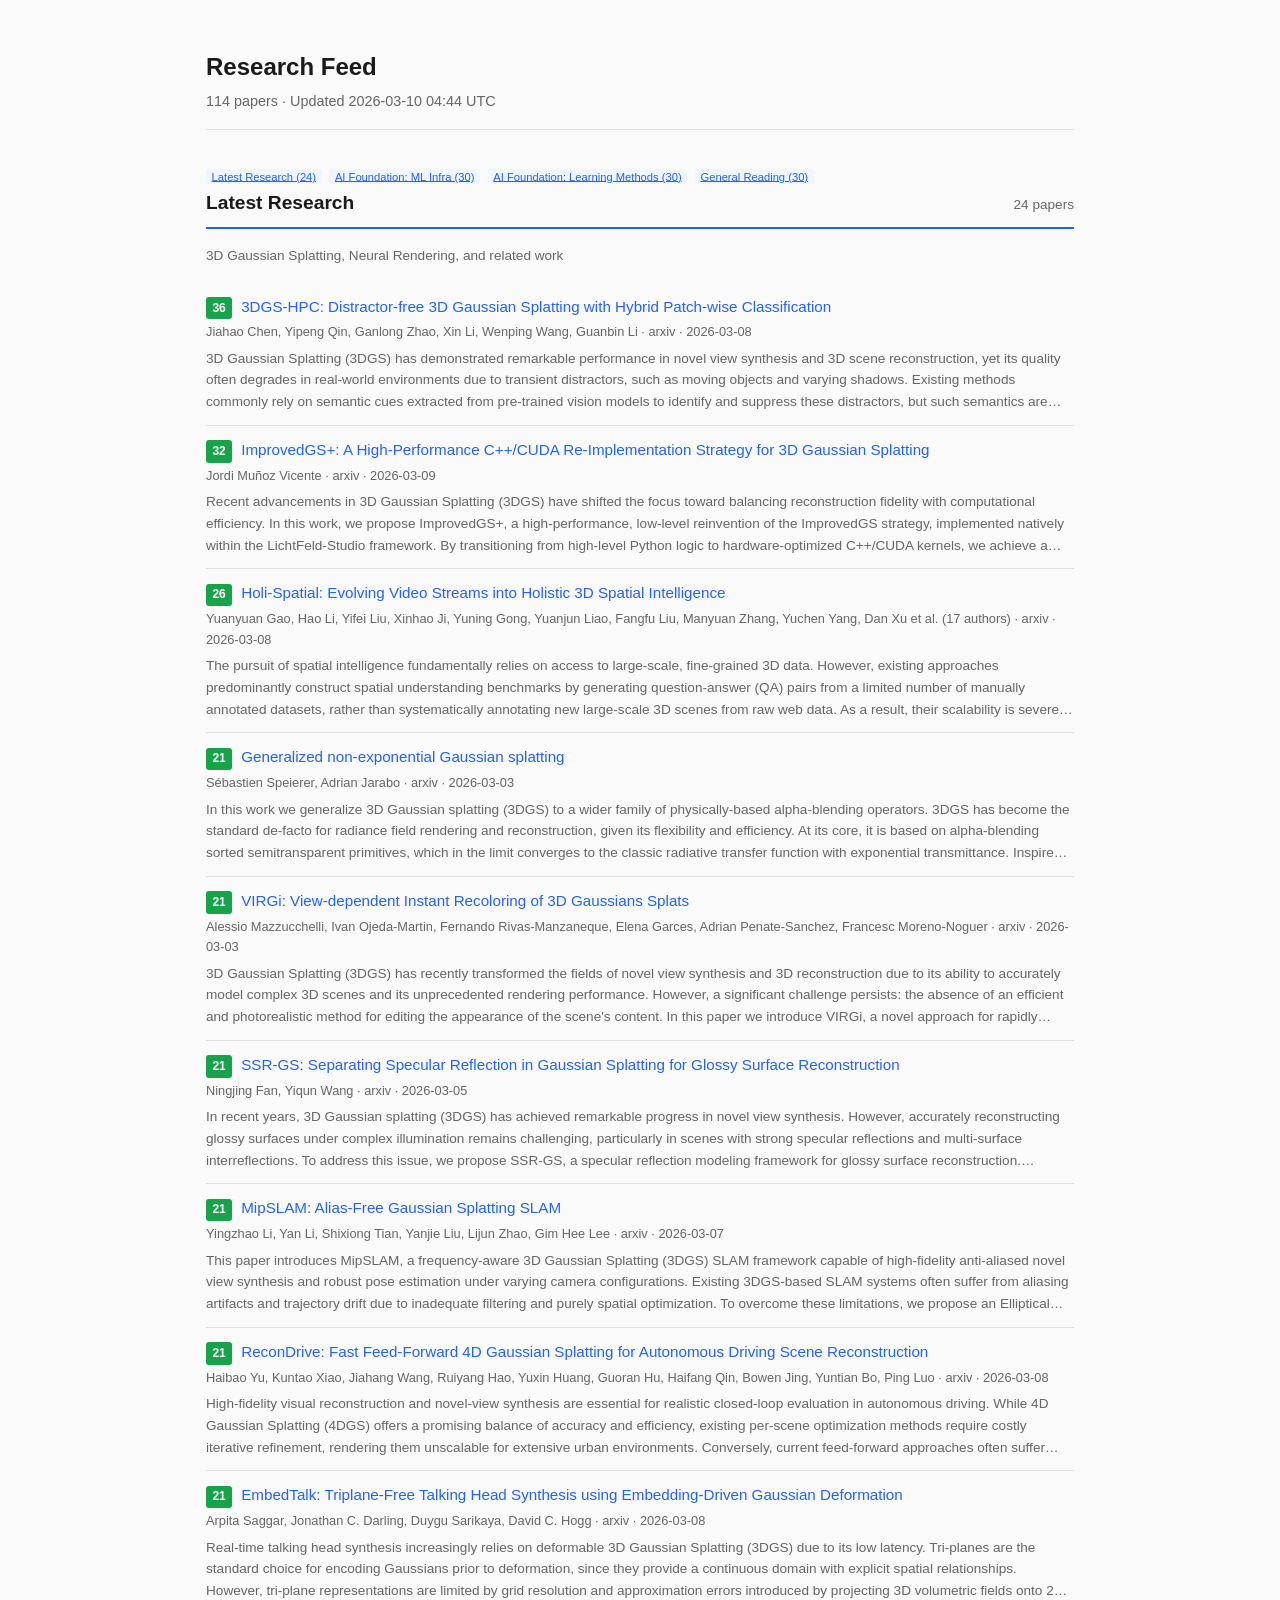
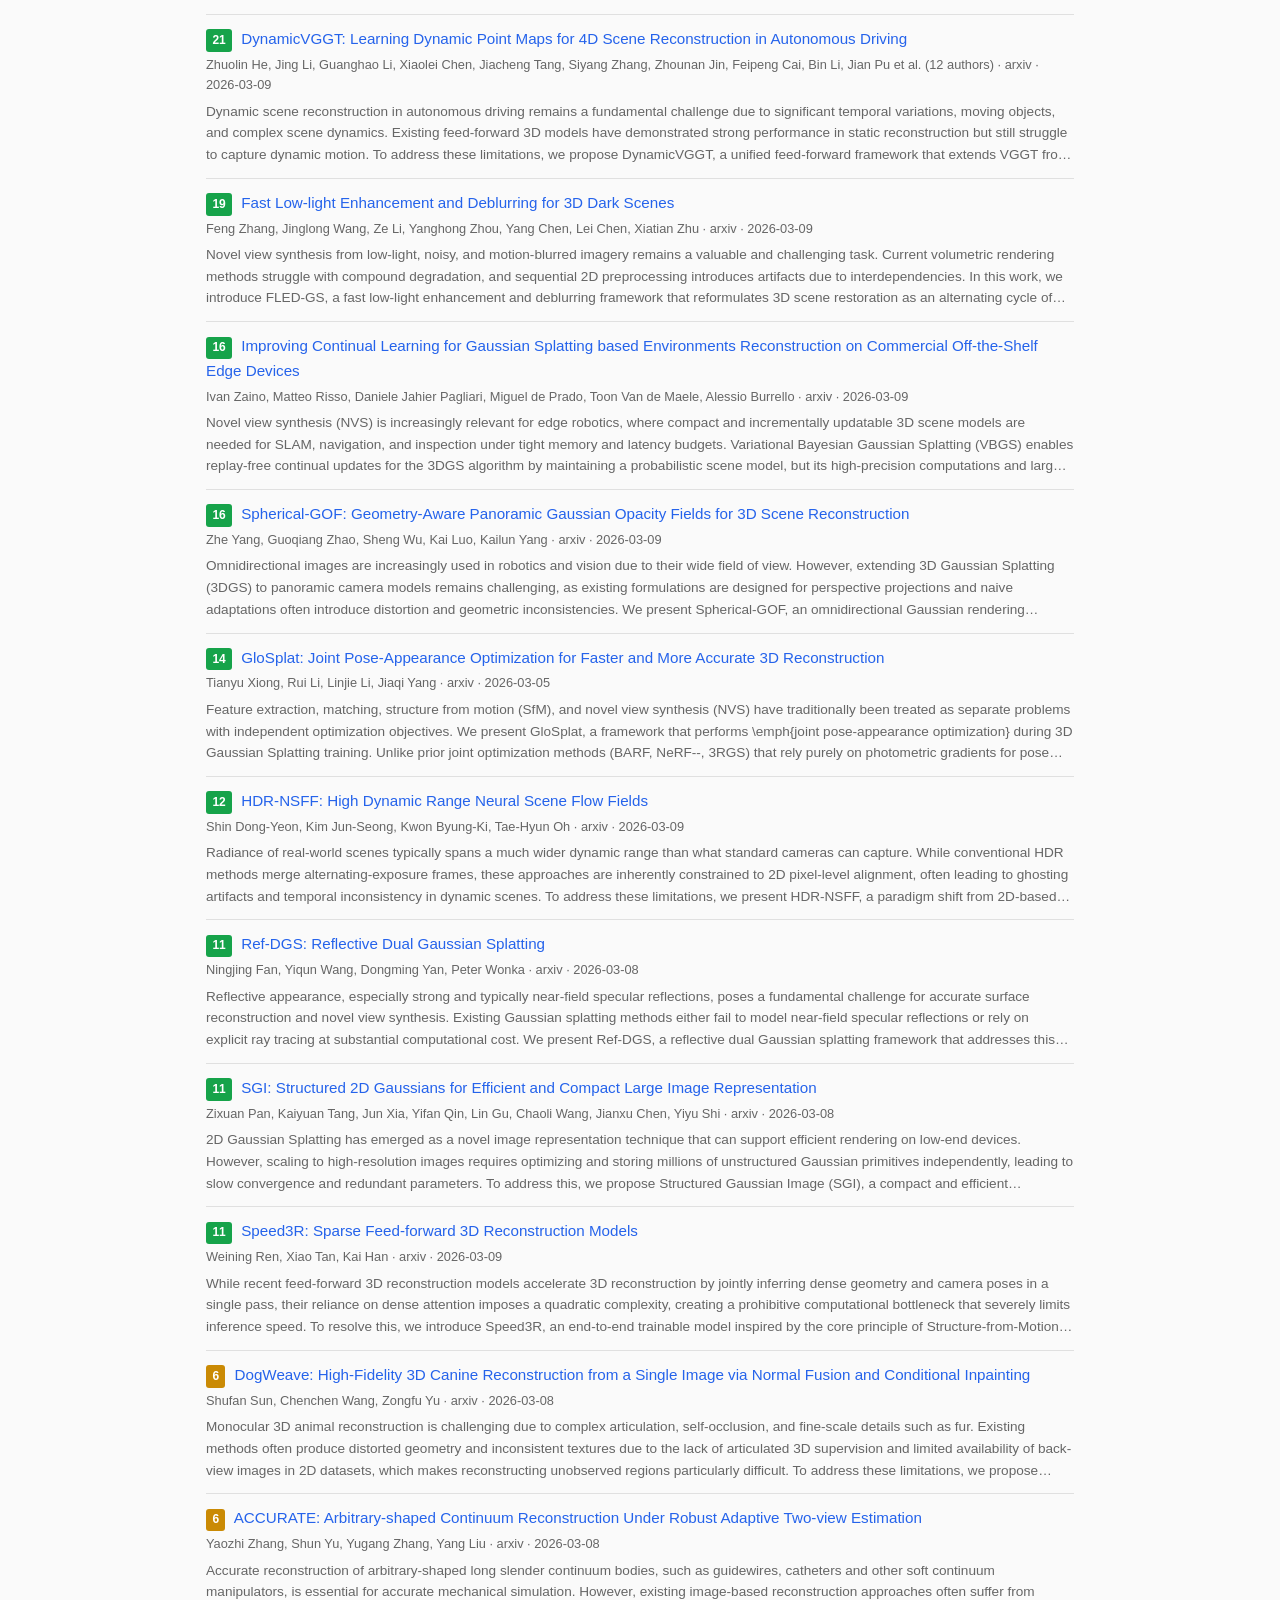
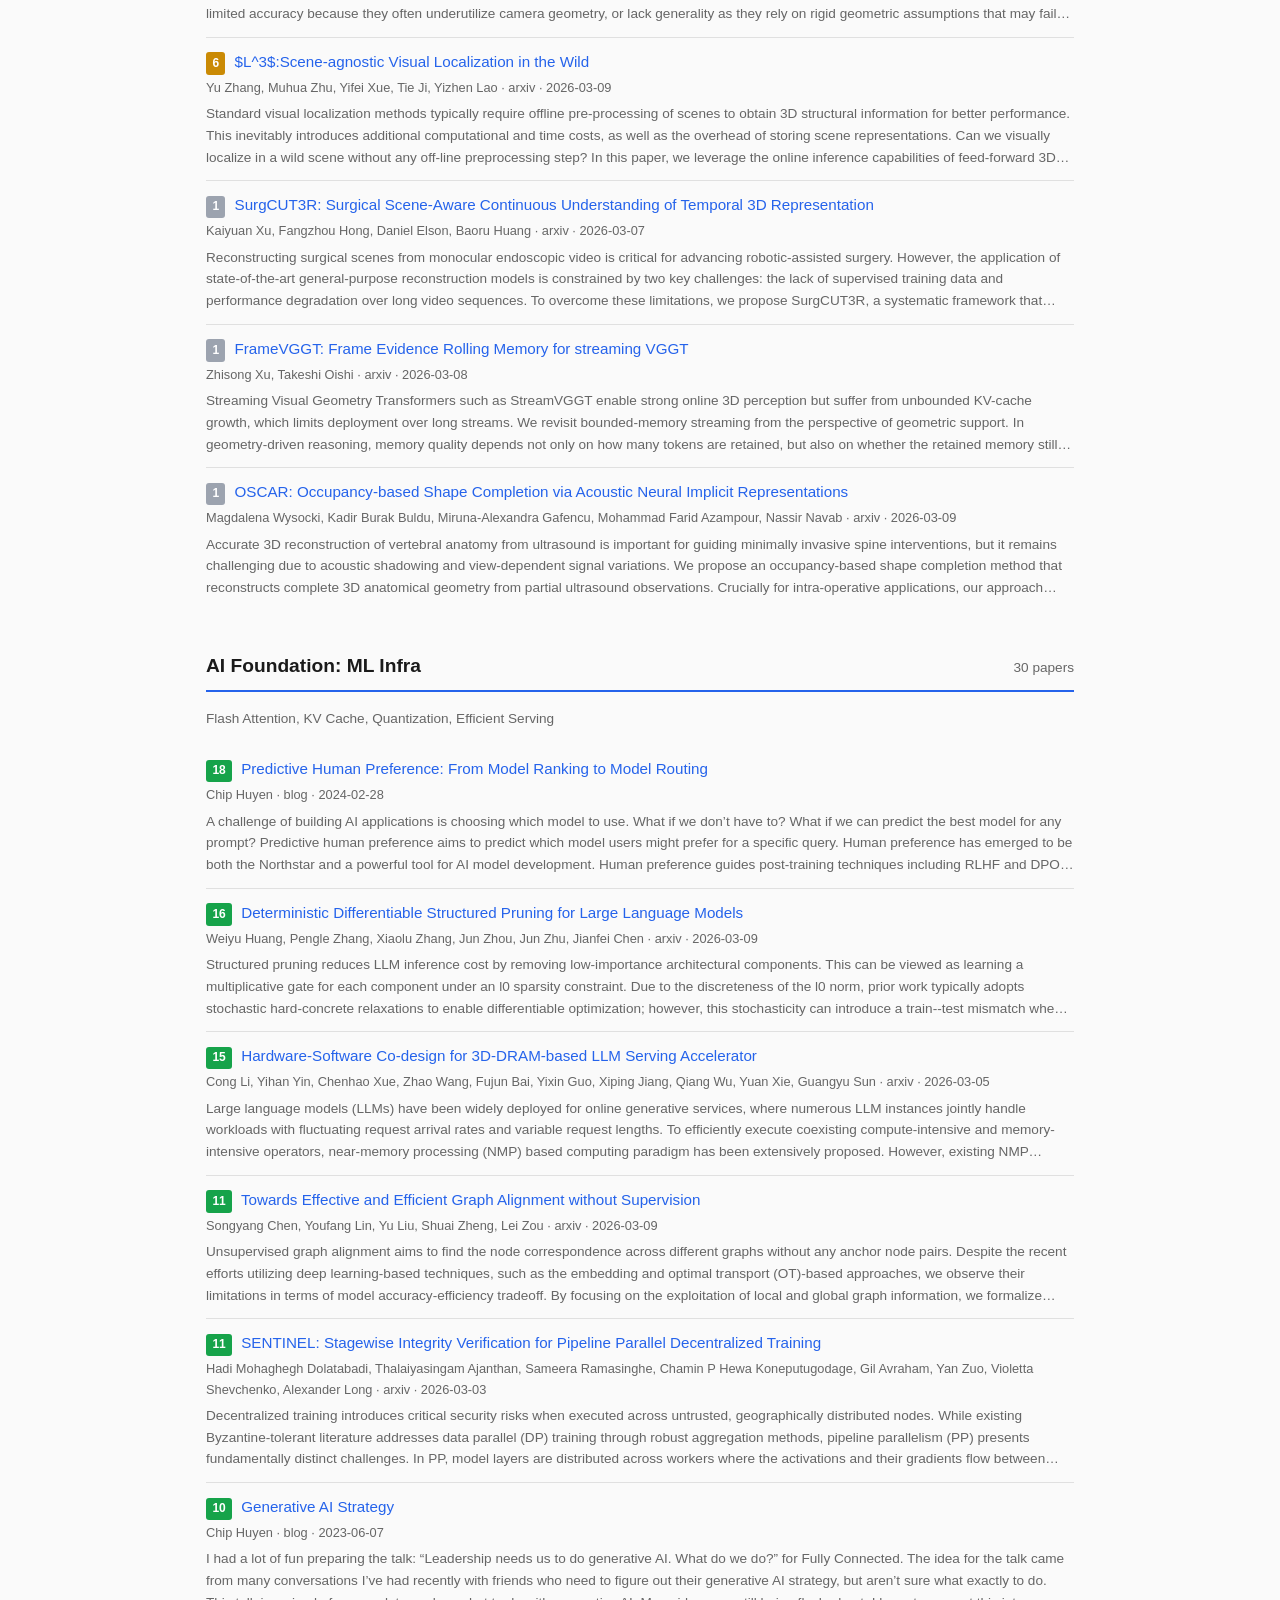
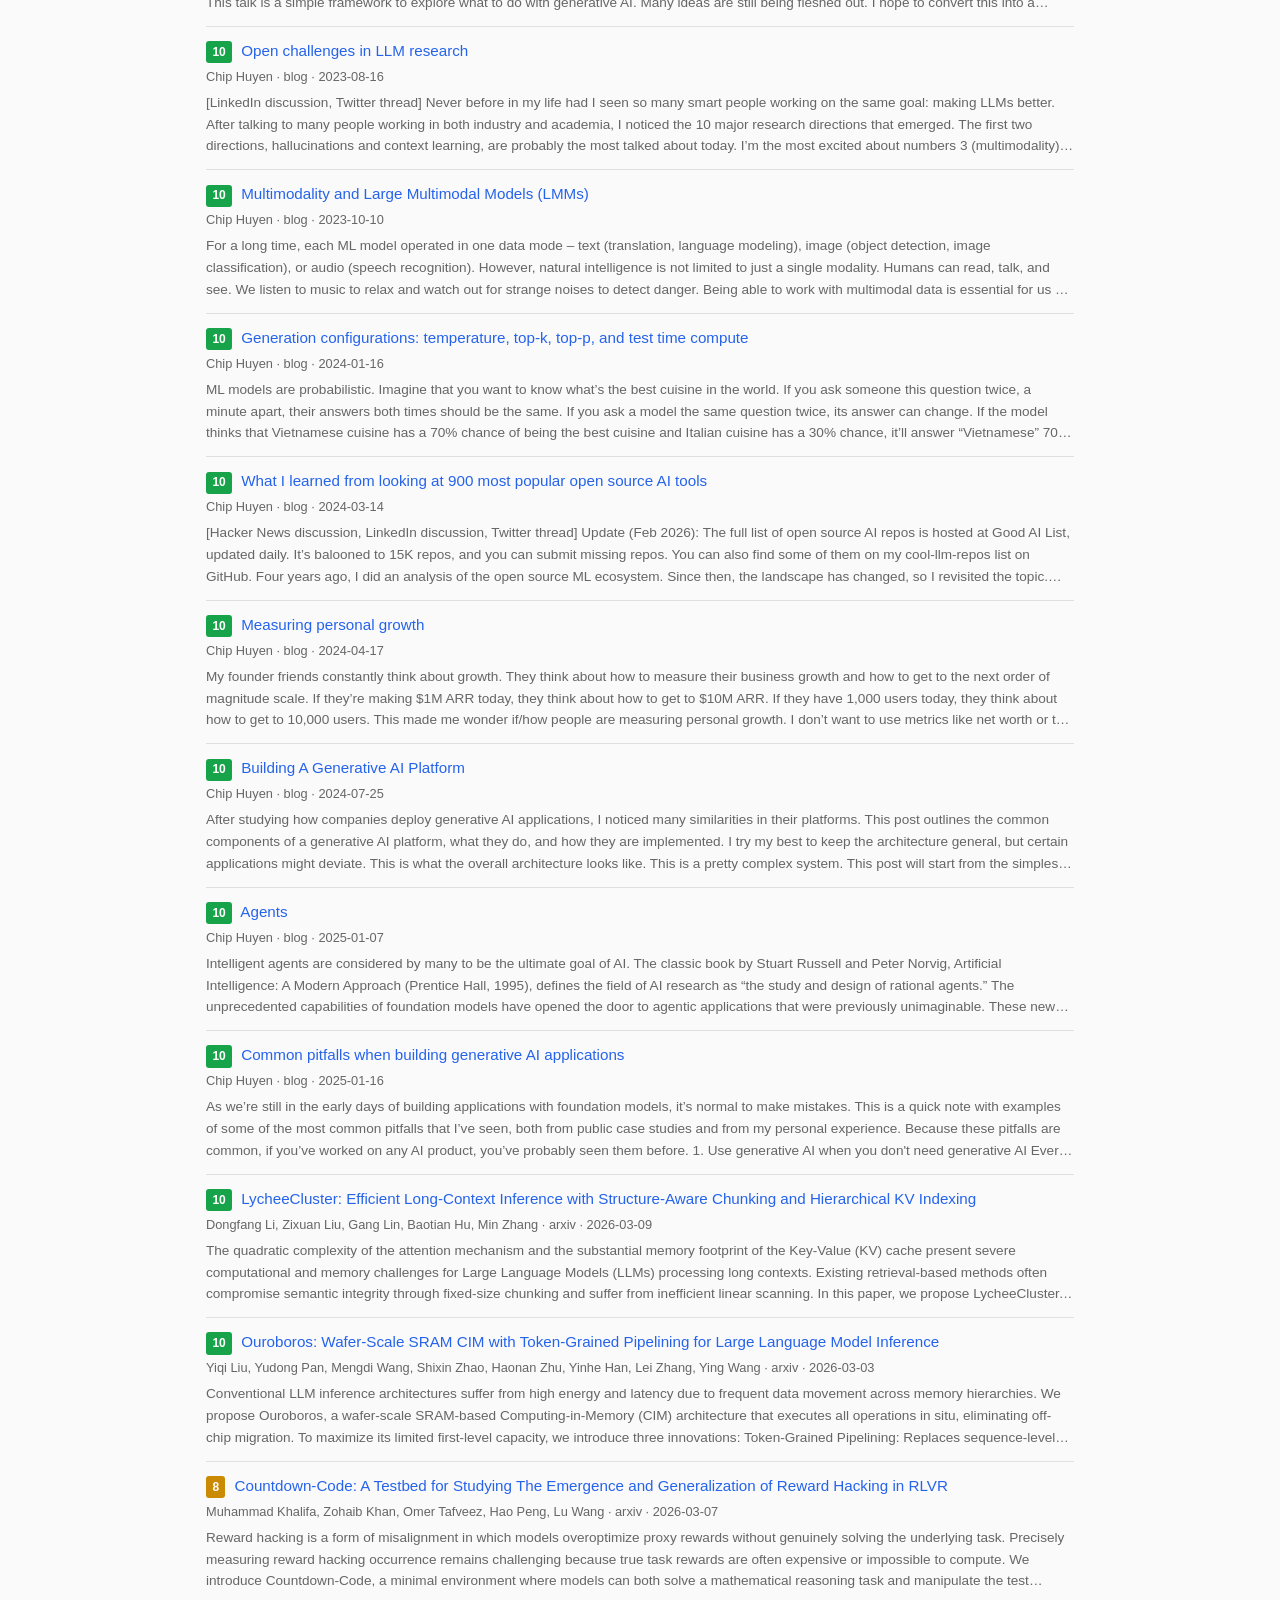
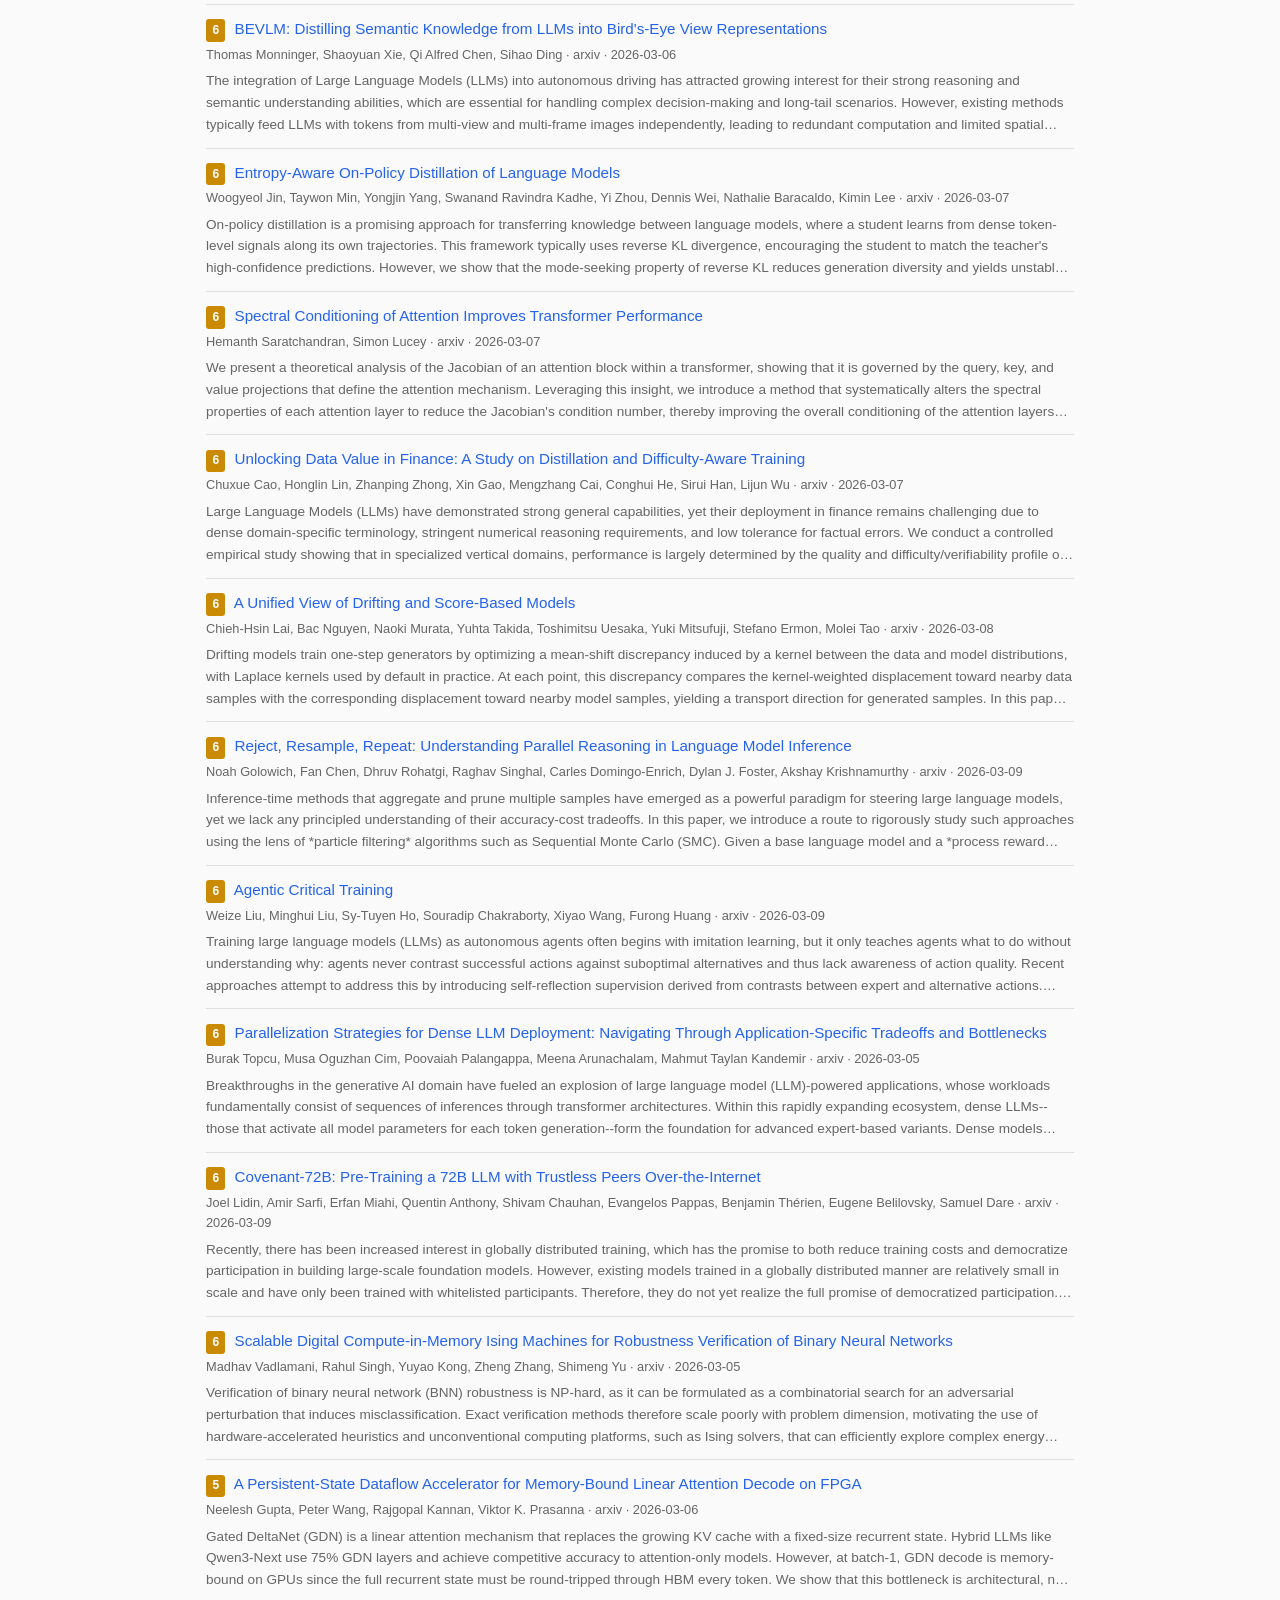
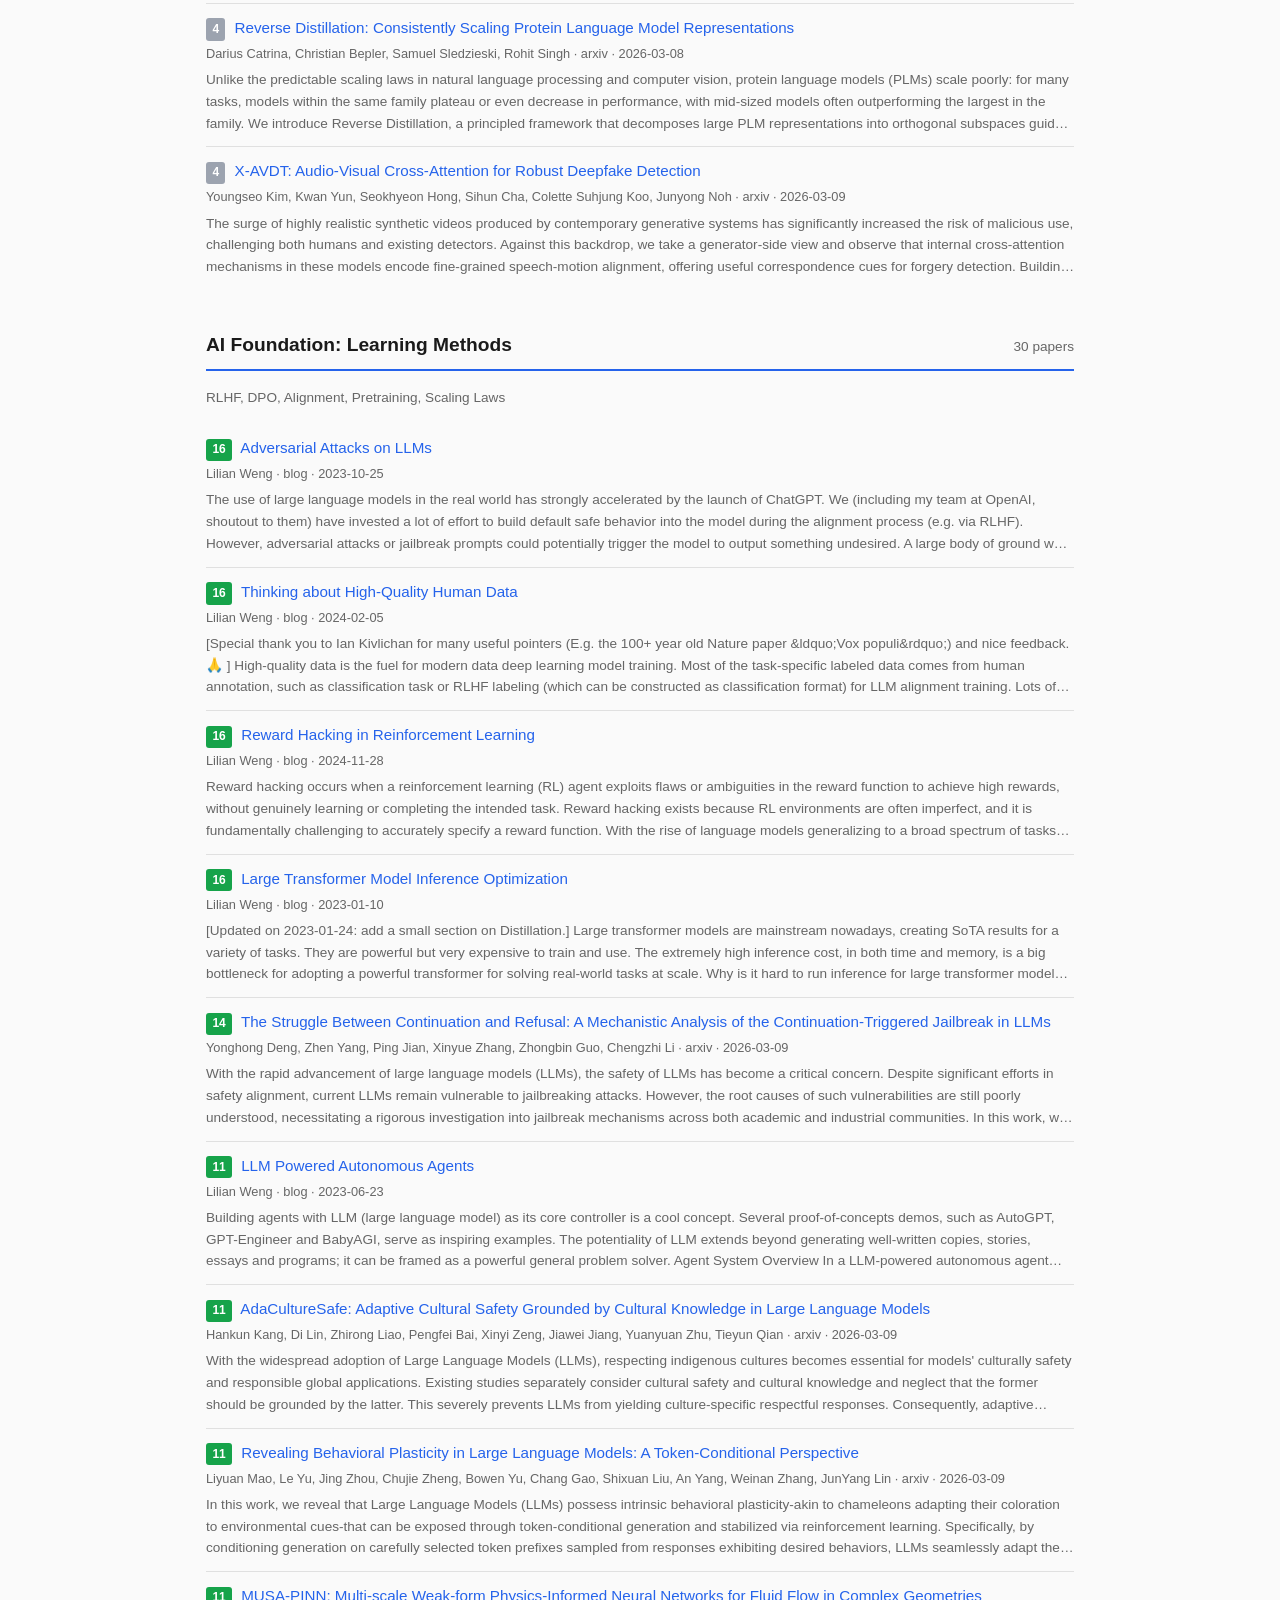
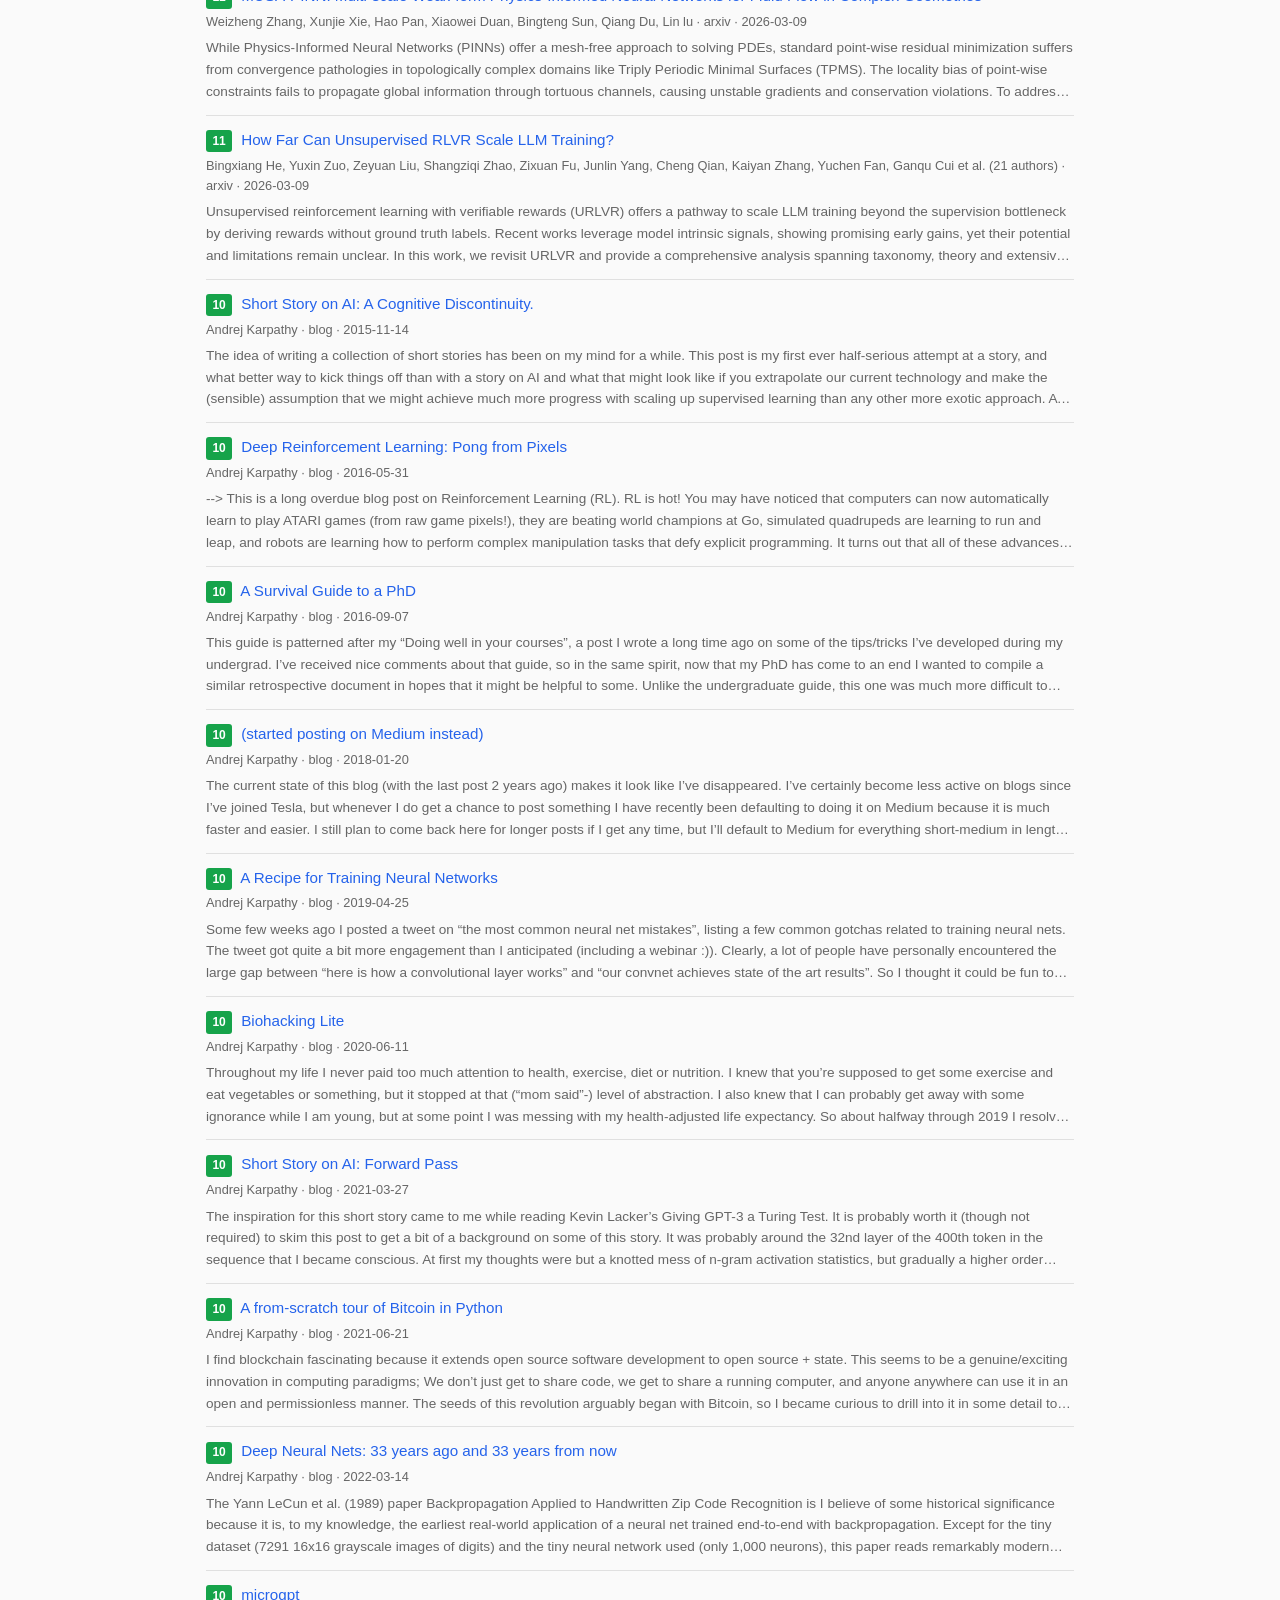
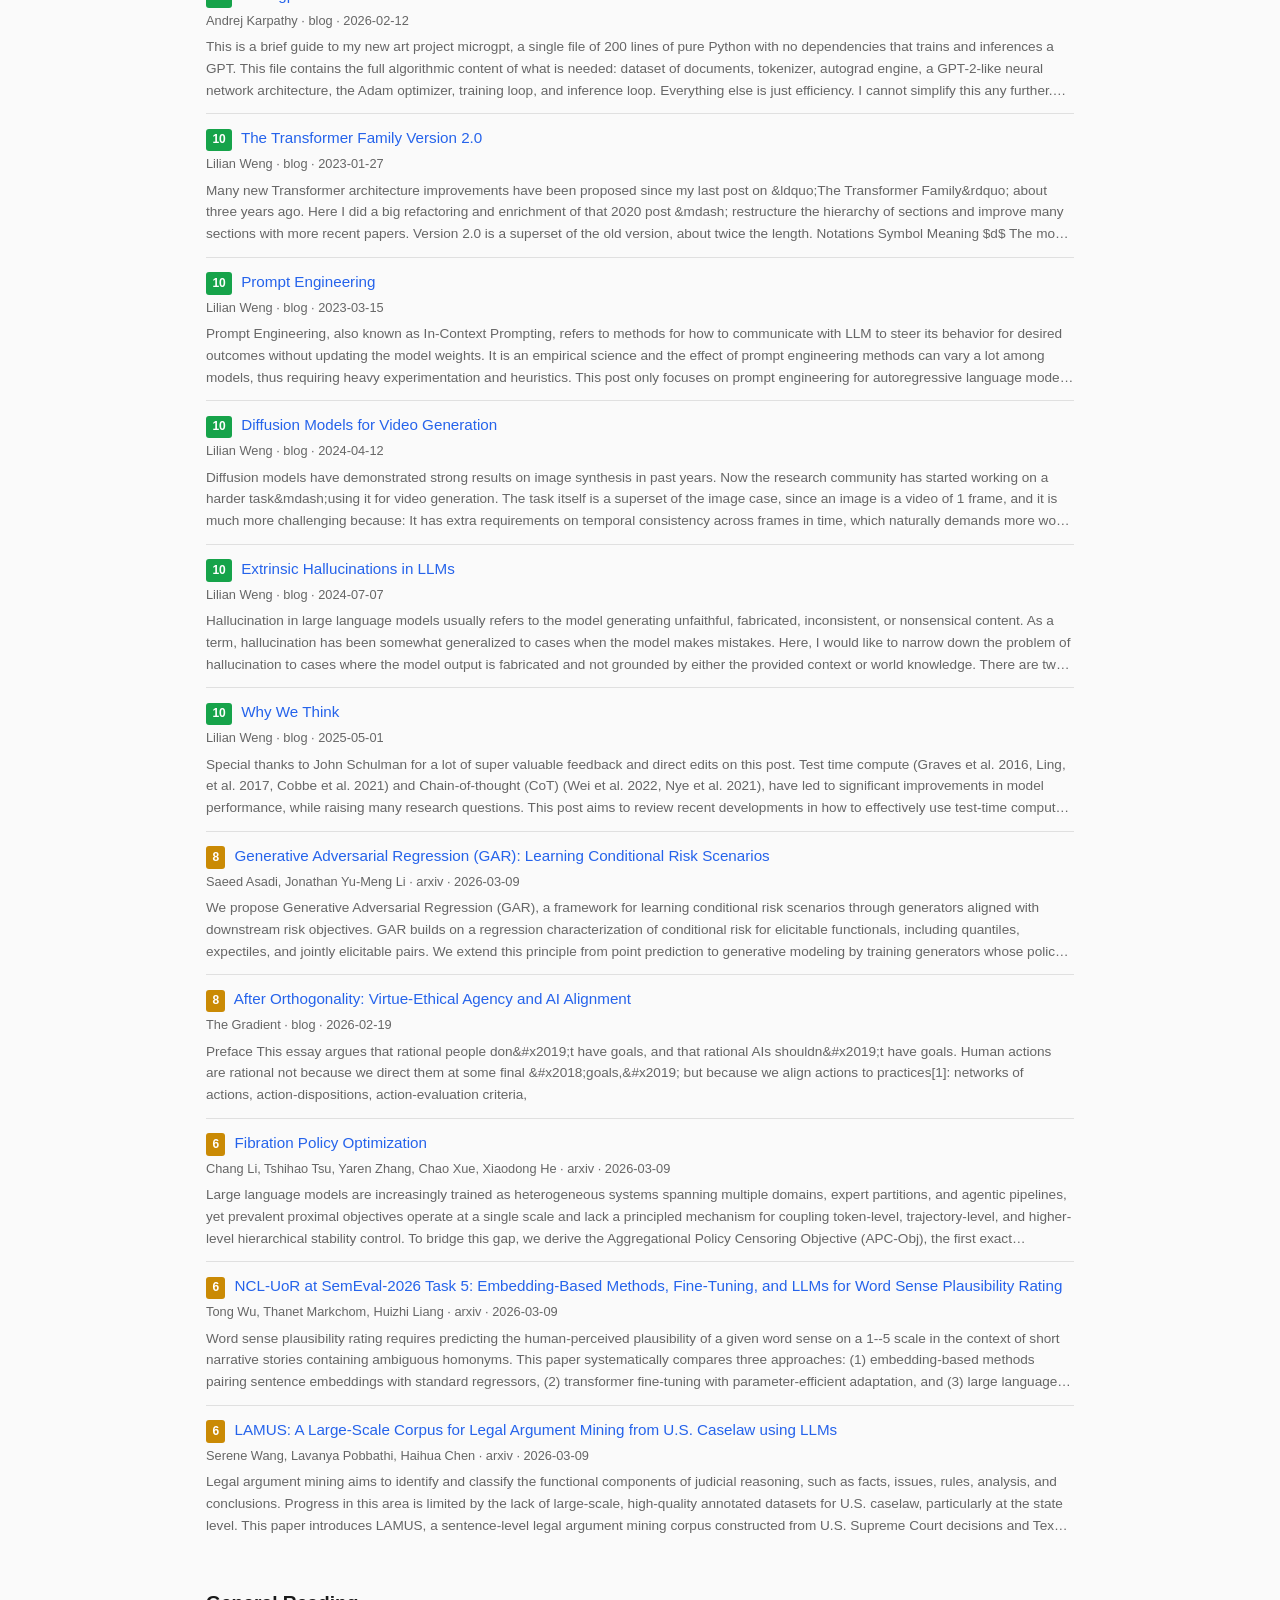
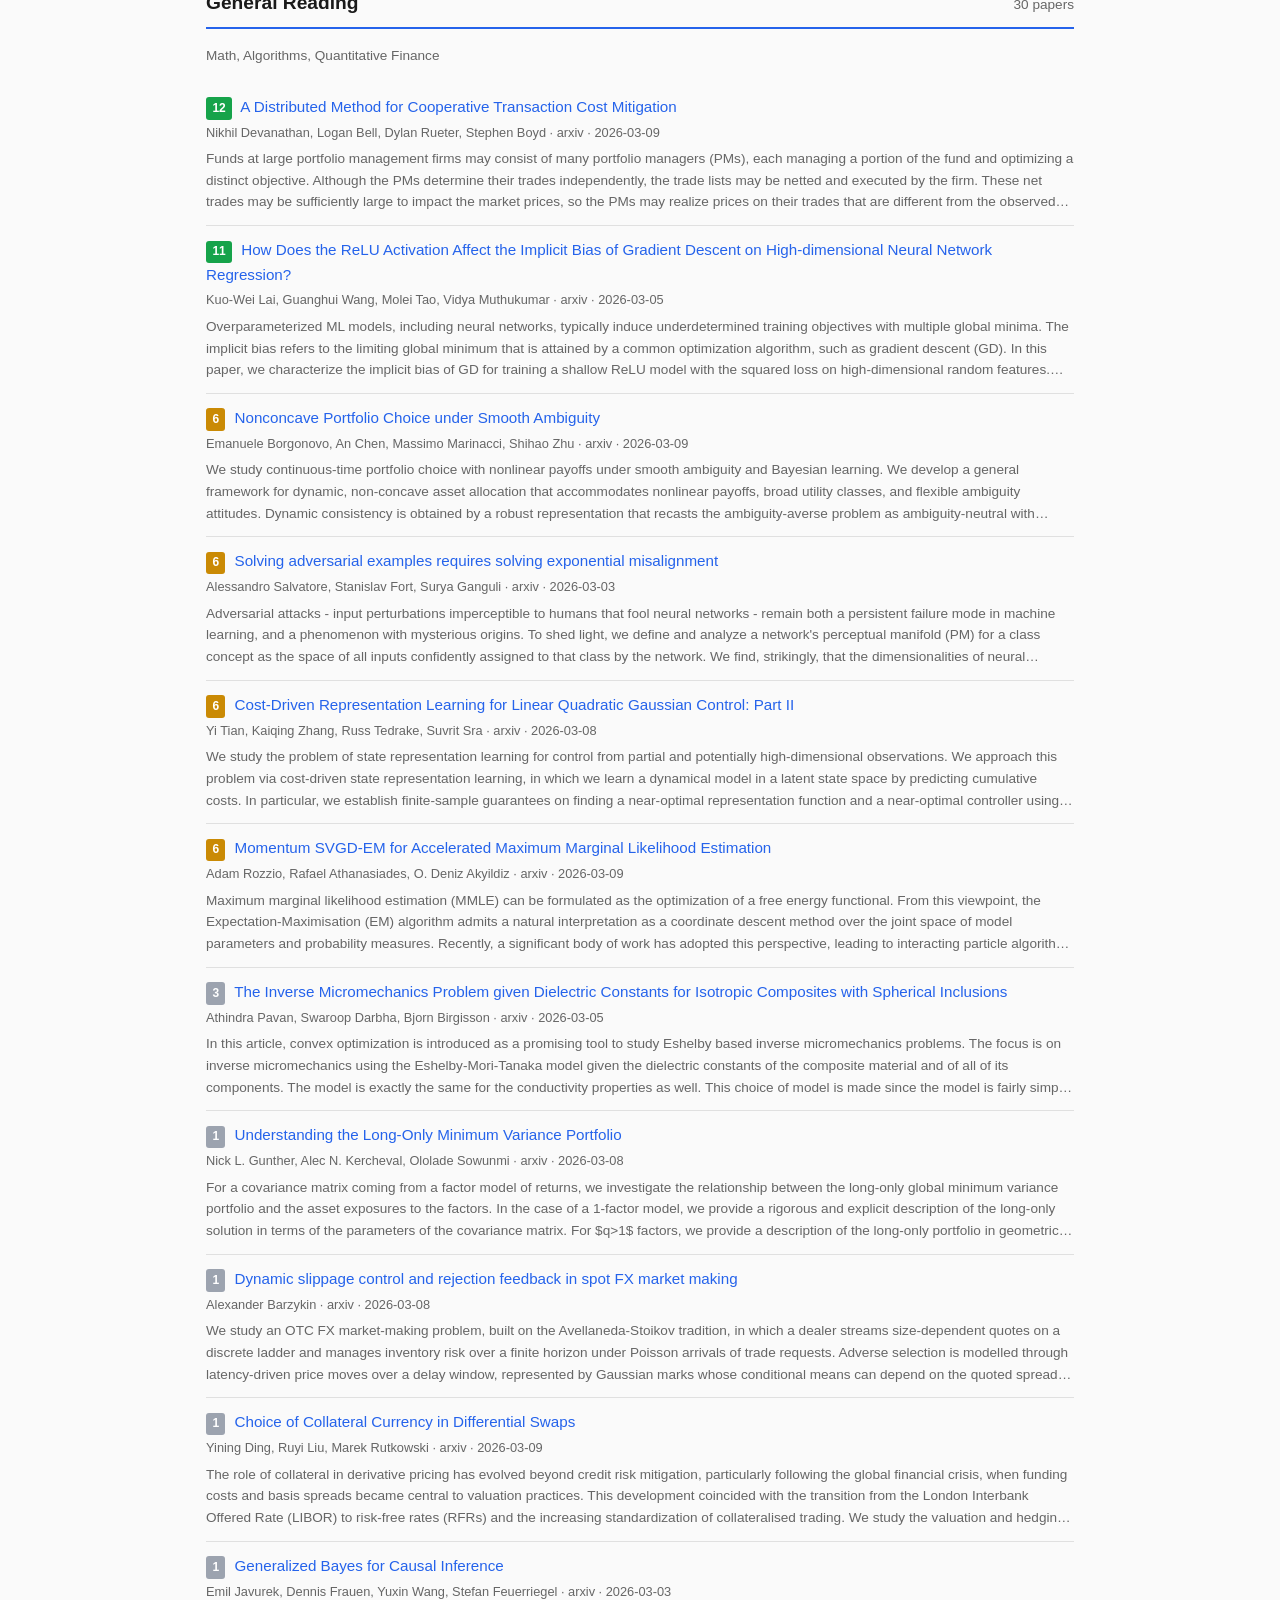
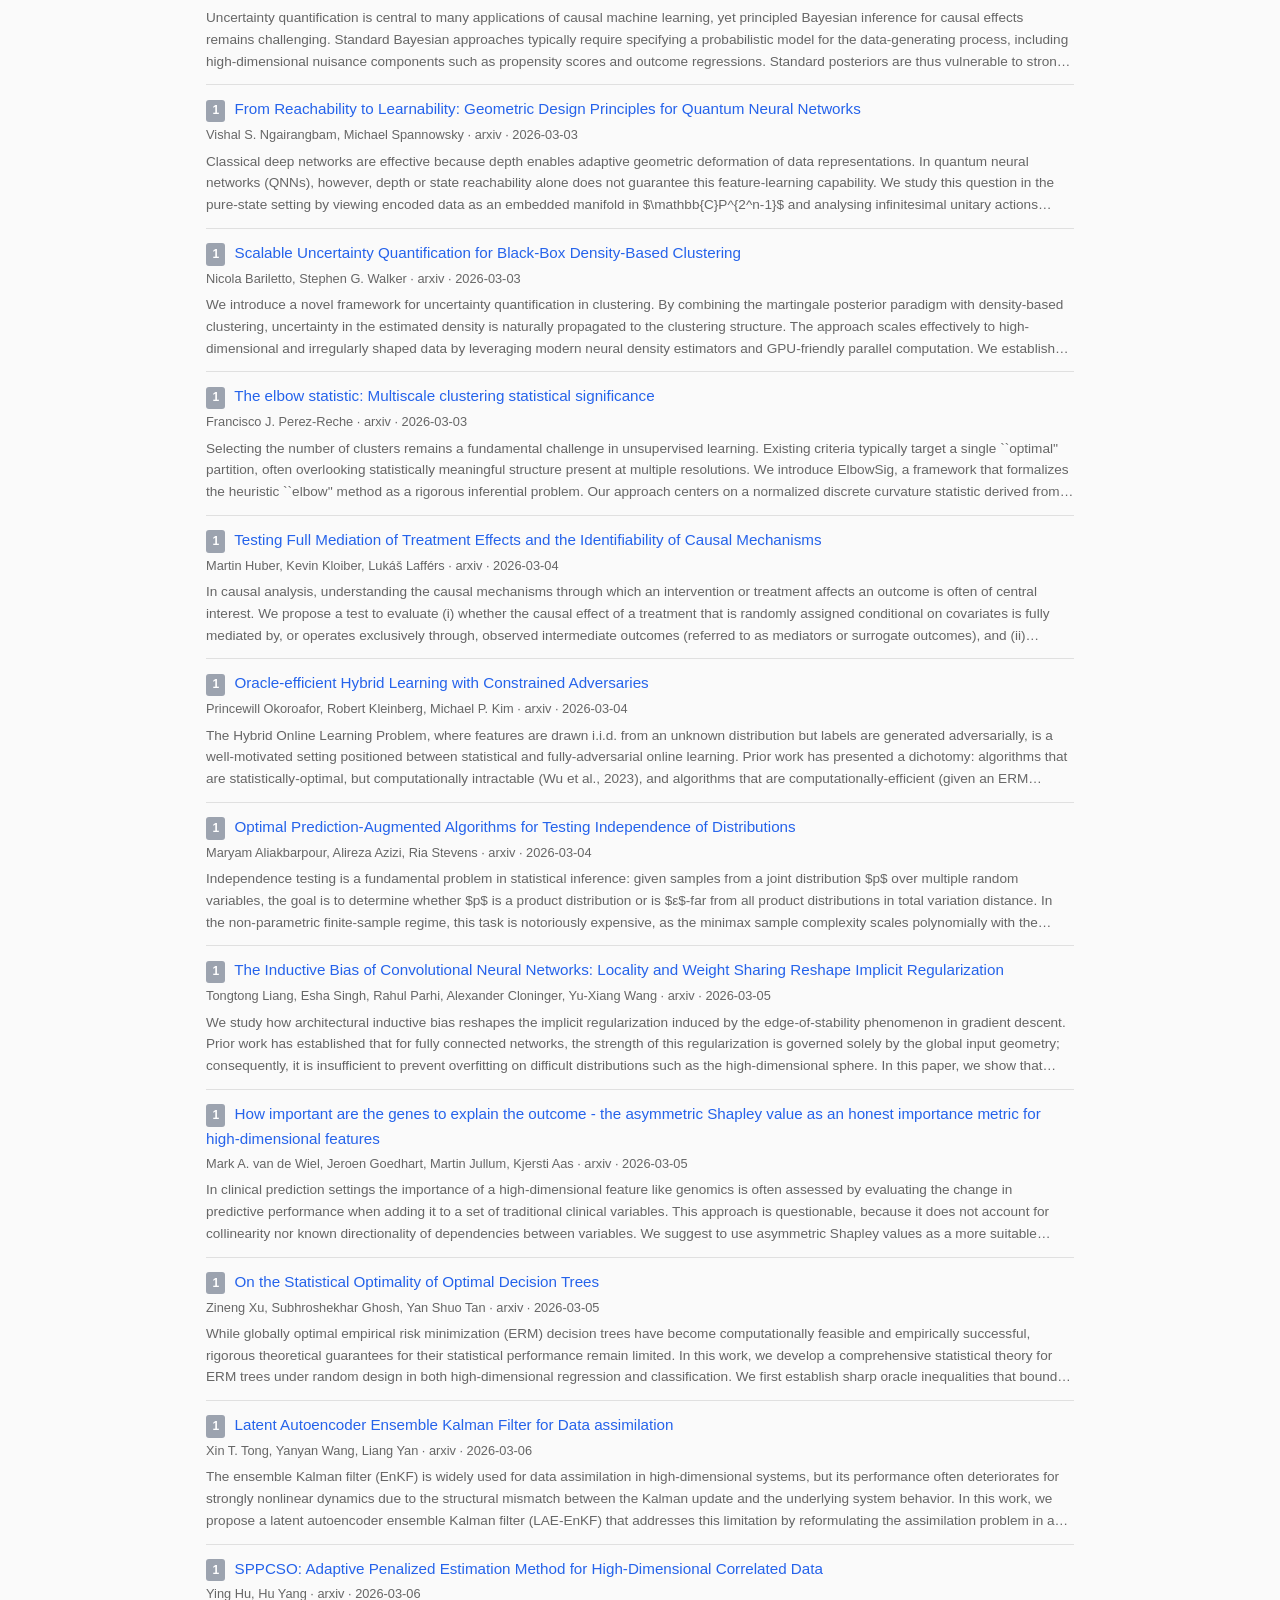
==== docs/index.html @ 998ac114 "Initial commit: arxiv-feed v0.1.0 Personalized research paper indexing tool with arxiv API + RSS scr" ====
<!DOCTYPE html>
<html lang="en">
<head>
  <meta charset="utf-8">
  <meta name="viewport" content="width=device-width, initial-scale=1">
  <title>Research Feed</title>
  <link rel="stylesheet" href="style.css">
</head>
<body>
  <header>
    <h1>Research Feed</h1>
    <p>114 papers &middot; Updated 2026-03-10 04:44 UTC</p>
  </header>

  <nav>
    
    <a href="#latest_research" class="tag">Latest Research (24)</a>
    
    <a href="#ml_infra" class="tag">AI Foundation: ML Infra (30)</a>
    
    <a href="#learning_methods" class="tag">AI Foundation: Learning Methods (30)</a>
    
    <a href="#general_reading" class="tag">General Reading (30)</a>
    
  </nav>

  
  <div class="section" id="latest_research">
    <div class="section-header">
      <h2>Latest Research</h2>
      <span class="count">24 papers</span>
    </div>
    <p class="section-desc">3D Gaussian Splatting, Neural Rendering, and related work</p>

    
    <div class="paper">
      <div class="paper-title">
        
        <span class="score score-high">36</span>
        
        <a href="http://arxiv.org/abs/2603.07587v1" target="_blank" rel="noopener">3DGS-HPC: Distractor-free 3D Gaussian Splatting with Hybrid Patch-wise Classification</a>
      </div>
      <div class="paper-meta">
        Jiahao Chen, Yipeng Qin, Ganlong Zhao, Xin Li, Wenping Wang, Guanbin Li
        &middot; arxiv
        
        &middot; 2026-03-08
        
      </div>
      
      <div class="paper-abstract">3D Gaussian Splatting (3DGS) has demonstrated remarkable performance in novel view synthesis and 3D scene reconstruction, yet its quality often degrades in real-world environments due to transient distractors, such as moving objects and varying shadows. Existing methods commonly rely on semantic cues extracted from pre-trained vision models to identify and suppress these distractors, but such semantics are misaligned with the binary distinction between static and transient regions and remain fragile under the appearance perturbations introduced during 3DGS optimization. We propose 3DGS-HPC, a framework that circumvents these limitations by combining two complementary principles: a patch-wise classification strategy that leverages local spatial consistency for robust region-level decisions, and a hybrid classification metric that adaptively integrates photometric and perceptual cues for more reliable separation. Extensive experiments demonstrate the superiority and robustness of our met</div>
      
    </div>
    
    <div class="paper">
      <div class="paper-title">
        
        <span class="score score-high">32</span>
        
        <a href="http://arxiv.org/abs/2603.08661v1" target="_blank" rel="noopener">ImprovedGS+: A High-Performance C++/CUDA Re-Implementation Strategy for 3D Gaussian Splatting</a>
      </div>
      <div class="paper-meta">
        Jordi Muñoz Vicente
        &middot; arxiv
        
        &middot; 2026-03-09
        
      </div>
      
      <div class="paper-abstract">Recent advancements in 3D Gaussian Splatting (3DGS) have shifted the focus toward balancing reconstruction fidelity with computational efficiency. In this work, we propose ImprovedGS+, a high-performance, low-level reinvention of the ImprovedGS strategy, implemented natively within the LichtFeld-Studio framework. By transitioning from high-level Python logic to hardware-optimized C++/CUDA kernels, we achieve a significant reduction in host-device synchronization and training latency. Our implementation introduces a Long-Axis-Split (LAS) CUDA kernel, custom Laplacian-based importance kernels with Non-Maximum Suppression (NMS) for edge scores, and an adaptive Exponential Scale Scheduler. Experimental results on the Mip-NeRF360 dataset demonstrate that ImprovedGS+ establishes a new Pareto-optimal front for scene reconstruction. Our 1M-budget variant outperforms the state-of-the-art MCMC baseline by achieving a 26.8% reduction in training time (saving 17 minutes per session) and utilizing </div>
      
    </div>
    
    <div class="paper">
      <div class="paper-title">
        
        <span class="score score-high">26</span>
        
        <a href="http://arxiv.org/abs/2603.07660v1" target="_blank" rel="noopener">Holi-Spatial: Evolving Video Streams into Holistic 3D Spatial Intelligence</a>
      </div>
      <div class="paper-meta">
        Yuanyuan Gao, Hao Li, Yifei Liu, Xinhao Ji, Yuning Gong, Yuanjun Liao, Fangfu Liu, Manyuan Zhang, Yuchen Yang, Dan Xu et al. (17 authors)
        &middot; arxiv
        
        &middot; 2026-03-08
        
      </div>
      
      <div class="paper-abstract">The pursuit of spatial intelligence fundamentally relies on access to large-scale, fine-grained 3D data. However, existing approaches predominantly construct spatial understanding benchmarks by generating question-answer (QA) pairs from a limited number of manually annotated datasets, rather than systematically annotating new large-scale 3D scenes from raw web data. As a result, their scalability is severely constrained, and model performance is further hindered by domain gaps inherent in these narrowly curated datasets.   In this work, we propose Holi-Spatial, the first fully automated, large-scale, spatially-aware multimodal dataset, constructed from raw video inputs without human intervention, using the proposed data curation pipeline. Holi-Spatial supports multi-level spatial supervision, ranging from geometrically accurate 3D Gaussian Splatting (3DGS) reconstructions with rendered depth maps to object-level and relational semantic annotations, together with corresponding spatial Q</div>
      
    </div>
    
    <div class="paper">
      <div class="paper-title">
        
        <span class="score score-high">21</span>
        
        <a href="http://arxiv.org/abs/2603.02887v2" target="_blank" rel="noopener">Generalized non-exponential Gaussian splatting</a>
      </div>
      <div class="paper-meta">
        Sébastien Speierer, Adrian Jarabo
        &middot; arxiv
        
        &middot; 2026-03-03
        
      </div>
      
      <div class="paper-abstract">In this work we generalize 3D Gaussian splatting (3DGS) to a wider family of physically-based alpha-blending operators. 3DGS has become the standard de-facto for radiance field rendering and reconstruction, given its flexibility and efficiency. At its core, it is based on alpha-blending sorted semitransparent primitives, which in the limit converges to the classic radiative transfer function with exponential transmittance. Inspired by recent research on non-exponential radiative transfer, we generalize the image formation model of 3DGS to non-exponential regimes. Based on this generalization, we use a quadratic transmittance to define sub-linear, linear, and super-linear versions of 3DGS, which exhibit faster-than-exponential decay. We demonstrate that these new non-exponential variants achieve similar quality than the original 3DGS but significantly reduce the number of overdraws, which result on speed-ups of up to $4\times$ in complex real-world captures, on a ray-tracing-based rende</div>
      
    </div>
    
    <div class="paper">
      <div class="paper-title">
        
        <span class="score score-high">21</span>
        
        <a href="http://arxiv.org/abs/2603.02986v1" target="_blank" rel="noopener">VIRGi: View-dependent Instant Recoloring of 3D Gaussians Splats</a>
      </div>
      <div class="paper-meta">
        Alessio Mazzucchelli, Ivan Ojeda-Martin, Fernando Rivas-Manzaneque, Elena Garces, Adrian Penate-Sanchez, Francesc Moreno-Noguer
        &middot; arxiv
        
        &middot; 2026-03-03
        
      </div>
      
      <div class="paper-abstract">3D Gaussian Splatting (3DGS) has recently transformed the fields of novel view synthesis and 3D reconstruction due to its ability to accurately model complex 3D scenes and its unprecedented rendering performance. However, a significant challenge persists: the absence of an efficient and photorealistic method for editing the appearance of the scene&#39;s content. In this paper we introduce VIRGi, a novel approach for rapidly editing the color of scenes modeled by 3DGS while preserving view-dependent effects such as specular highlights. Key to our method are a novel architecture that separates color into diffuse and view-dependent components, and a multi-view training strategy that integrates image patches from multiple viewpoints. Improving over the conventional single-view batch training, our 3DGS representation provides more accurate reconstruction and serves as a solid representation for the recoloring task. For 3DGS recoloring, we then introduce a rapid scheme requiring only one manuall</div>
      
    </div>
    
    <div class="paper">
      <div class="paper-title">
        
        <span class="score score-high">21</span>
        
        <a href="http://arxiv.org/abs/2603.05152v1" target="_blank" rel="noopener">SSR-GS: Separating Specular Reflection in Gaussian Splatting for Glossy Surface Reconstruction</a>
      </div>
      <div class="paper-meta">
        Ningjing Fan, Yiqun Wang
        &middot; arxiv
        
        &middot; 2026-03-05
        
      </div>
      
      <div class="paper-abstract">In recent years, 3D Gaussian splatting (3DGS) has achieved remarkable progress in novel view synthesis. However, accurately reconstructing glossy surfaces under complex illumination remains challenging, particularly in scenes with strong specular reflections and multi-surface interreflections. To address this issue, we propose SSR-GS, a specular reflection modeling framework for glossy surface reconstruction. Specifically, we introduce a prefiltered Mip-Cubemap to model direct specular reflections efficiently, and propose an IndiASG module to capture indirect specular reflections.   Furthermore, we design Visual Geometry Priors (VGP) that couple a reflection-aware visual prior via a reflection score (RS) to downweight the photometric loss contribution of reflection-dominated regions, with geometry priors derived from VGGT, including progressively decayed depth supervision and transformed normal constraints. Extensive experiments on both synthetic and real-world datasets demonstrate tha</div>
      
    </div>
    
    <div class="paper">
      <div class="paper-title">
        
        <span class="score score-high">21</span>
        
        <a href="http://arxiv.org/abs/2603.06989v1" target="_blank" rel="noopener">MipSLAM: Alias-Free Gaussian Splatting SLAM</a>
      </div>
      <div class="paper-meta">
        Yingzhao Li, Yan Li, Shixiong Tian, Yanjie Liu, Lijun Zhao, Gim Hee Lee
        &middot; arxiv
        
        &middot; 2026-03-07
        
      </div>
      
      <div class="paper-abstract">This paper introduces MipSLAM, a frequency-aware 3D Gaussian Splatting (3DGS) SLAM framework capable of high-fidelity anti-aliased novel view synthesis and robust pose estimation under varying camera configurations. Existing 3DGS-based SLAM systems often suffer from aliasing artifacts and trajectory drift due to inadequate filtering and purely spatial optimization. To overcome these limitations, we propose an Elliptical Adaptive Anti-aliasing (EAA) algorithm that approximates Gaussian contributions via geometry-aware numerical integration, avoiding costly analytic computation. Furthermore, we present a Spectral-Aware Pose Graph Optimization (SA-PGO) module that reformulates trajectory estimation in the frequency domain, effectively suppressing high-frequency noise and drift through graph Laplacian analysis. A novel local frequency-domain perceptual loss is also introduced to enhance fine-grained geometric detail recovery. Extensive evaluations on Replica and TUM datasets demonstrate th</div>
      
    </div>
    
    <div class="paper">
      <div class="paper-title">
        
        <span class="score score-high">21</span>
        
        <a href="http://arxiv.org/abs/2603.07552v1" target="_blank" rel="noopener">ReconDrive: Fast Feed-Forward 4D Gaussian Splatting for Autonomous Driving Scene Reconstruction</a>
      </div>
      <div class="paper-meta">
        Haibao Yu, Kuntao Xiao, Jiahang Wang, Ruiyang Hao, Yuxin Huang, Guoran Hu, Haifang Qin, Bowen Jing, Yuntian Bo, Ping Luo
        &middot; arxiv
        
        &middot; 2026-03-08
        
      </div>
      
      <div class="paper-abstract">High-fidelity visual reconstruction and novel-view synthesis are essential for realistic closed-loop evaluation in autonomous driving. While 4D Gaussian Splatting (4DGS) offers a promising balance of accuracy and efficiency, existing per-scene optimization methods require costly iterative refinement, rendering them unscalable for extensive urban environments. Conversely, current feed-forward approaches often suffer from degraded photometric quality. To address these limitations, we propose ReconDrive, a feed-forward framework that leverages and extends the 3D foundation model VGGT for rapid, high-fidelity 4DGS generation. Our architecture introduces two core adaptations to tailor the foundation model to dynamic driving scenes: (1) Hybrid Gaussian Prediction Heads, which decouple the regression of spatial coordinates and appearance attributes to overcome the photometric deficiencies inherent in generalized foundation features; and (2) a Static-Dynamic 4D Composition strategy that explic</div>
      
    </div>
    
    <div class="paper">
      <div class="paper-title">
        
        <span class="score score-high">21</span>
        
        <a href="http://arxiv.org/abs/2603.07604v1" target="_blank" rel="noopener">EmbedTalk: Triplane-Free Talking Head Synthesis using Embedding-Driven Gaussian Deformation</a>
      </div>
      <div class="paper-meta">
        Arpita Saggar, Jonathan C. Darling, Duygu Sarikaya, David C. Hogg
        &middot; arxiv
        
        &middot; 2026-03-08
        
      </div>
      
      <div class="paper-abstract">Real-time talking head synthesis increasingly relies on deformable 3D Gaussian Splatting (3DGS) due to its low latency. Tri-planes are the standard choice for encoding Gaussians prior to deformation, since they provide a continuous domain with explicit spatial relationships. However, tri-plane representations are limited by grid resolution and approximation errors introduced by projecting 3D volumetric fields onto 2D subspaces. Recent work has shown the superiority of learnt embeddings for driving temporal deformations in 4D scene reconstruction. We introduce $\textbf{EmbedTalk}$, which shows how such embeddings can be leveraged for modelling speech deformations in talking head synthesis. Through comprehensive experiments, we show that EmbedTalk outperforms existing 3DGS-based methods in rendering quality, lip synchronisation, and motion consistency, while remaining competitive with state-of-the-art generative models. Moreover, replacing the tri-plane encoding with learnt embeddings en</div>
      
    </div>
    
    <div class="paper">
      <div class="paper-title">
        
        <span class="score score-high">21</span>
        
        <a href="http://arxiv.org/abs/2603.08254v1" target="_blank" rel="noopener">DynamicVGGT: Learning Dynamic Point Maps for 4D Scene Reconstruction in Autonomous Driving</a>
      </div>
      <div class="paper-meta">
        Zhuolin He, Jing Li, Guanghao Li, Xiaolei Chen, Jiacheng Tang, Siyang Zhang, Zhounan Jin, Feipeng Cai, Bin Li, Jian Pu et al. (12 authors)
        &middot; arxiv
        
        &middot; 2026-03-09
        
      </div>
      
      <div class="paper-abstract">Dynamic scene reconstruction in autonomous driving remains a fundamental challenge due to significant temporal variations, moving objects, and complex scene dynamics. Existing feed-forward 3D models have demonstrated strong performance in static reconstruction but still struggle to capture dynamic motion. To address these limitations, we propose DynamicVGGT, a unified feed-forward framework that extends VGGT from static 3D perception to dynamic 4D reconstruction. Our goal is to model point motion within feed-forward 3D models in a dynamic and temporally coherent manner. To this end, we jointly predict the current and future point maps within a shared reference coordinate system, allowing the model to implicitly learn dynamic point representations through temporal correspondence. To efficiently capture temporal dependencies, we introduce a Motion-aware Temporal Attention (MTA) module that learns motion continuity. Furthermore, we design a Dynamic 3D Gaussian Splatting Head that explicit</div>
      
    </div>
    
    <div class="paper">
      <div class="paper-title">
        
        <span class="score score-high">19</span>
        
        <a href="http://arxiv.org/abs/2603.08133v1" target="_blank" rel="noopener">Fast Low-light Enhancement and Deblurring for 3D Dark Scenes</a>
      </div>
      <div class="paper-meta">
        Feng Zhang, Jinglong Wang, Ze Li, Yanghong Zhou, Yang Chen, Lei Chen, Xiatian Zhu
        &middot; arxiv
        
        &middot; 2026-03-09
        
      </div>
      
      <div class="paper-abstract">Novel view synthesis from low-light, noisy, and motion-blurred imagery remains a valuable and challenging task. Current volumetric rendering methods struggle with compound degradation, and sequential 2D preprocessing introduces artifacts due to interdependencies. In this work, we introduce FLED-GS, a fast low-light enhancement and deblurring framework that reformulates 3D scene restoration as an alternating cycle of enhancement and reconstruction. Specifically, FLED-GS inserts several intermediate brightness anchors to enable progressive recovery, preventing noise blow-up from harming deblurring or geometry. Each iteration sharpens inputs with an off-the-shelf 2D deblurrer and then performs noise-aware 3DGS reconstruction that estimates and suppresses noise while producing clean priors for the next level. Experiments show FLED-GS outperforms state-of-the-art LuSh-NeRF, achieving 21$\times$ faster training and 11$\times$ faster rendering.</div>
      
    </div>
    
    <div class="paper">
      <div class="paper-title">
        
        <span class="score score-high">16</span>
        
        <a href="http://arxiv.org/abs/2603.08499v1" target="_blank" rel="noopener">Improving Continual Learning for Gaussian Splatting based Environments Reconstruction on Commercial Off-the-Shelf Edge Devices</a>
      </div>
      <div class="paper-meta">
        Ivan Zaino, Matteo Risso, Daniele Jahier Pagliari, Miguel de Prado, Toon Van de Maele, Alessio Burrello
        &middot; arxiv
        
        &middot; 2026-03-09
        
      </div>
      
      <div class="paper-abstract">Novel view synthesis (NVS) is increasingly relevant for edge robotics, where compact and incrementally updatable 3D scene models are needed for SLAM, navigation, and inspection under tight memory and latency budgets. Variational Bayesian Gaussian Splatting (VBGS) enables replay-free continual updates for the 3DGS algorithm by maintaining a probabilistic scene model, but its high-precision computations and large intermediate tensors make on-device training impractical. We present a precision-adaptive optimization framework that enables VBGS training on resource-constrained hardware without altering its variational formulation. We (i) profile VBGS to identify memory/latency hotspots, (ii) fuse memory-dominant kernels to reduce materialized intermediate tensors, and (iii) automatically assign operation-level precisions via a mixed-precision search with bounded relative error. Across the Blender, Habitat, and Replica datasets, our optimised pipeline reduces peak memory from 9.44 GB to 1.11</div>
      
    </div>
    
    <div class="paper">
      <div class="paper-title">
        
        <span class="score score-high">16</span>
        
        <a href="http://arxiv.org/abs/2603.08503v1" target="_blank" rel="noopener">Spherical-GOF: Geometry-Aware Panoramic Gaussian Opacity Fields for 3D Scene Reconstruction</a>
      </div>
      <div class="paper-meta">
        Zhe Yang, Guoqiang Zhao, Sheng Wu, Kai Luo, Kailun Yang
        &middot; arxiv
        
        &middot; 2026-03-09
        
      </div>
      
      <div class="paper-abstract">Omnidirectional images are increasingly used in robotics and vision due to their wide field of view. However, extending 3D Gaussian Splatting (3DGS) to panoramic camera models remains challenging, as existing formulations are designed for perspective projections and naive adaptations often introduce distortion and geometric inconsistencies. We present Spherical-GOF, an omnidirectional Gaussian rendering framework built upon Gaussian Opacity Fields (GOF). Unlike projection-based rasterization, Spherical-GOF performs GOF ray sampling directly on the unit sphere in spherical ray space, enabling consistent ray-Gaussian interactions for panoramic rendering. To make the spherical ray casting efficient and robust, we derive a conservative spherical bounding rule for fast ray-Gaussian culling and introduce a spherical filtering scheme that adapts Gaussian footprints to distortion-varying panoramic pixel sampling. Extensive experiments on standard panoramic benchmarks (OmniBlender and OmniPhoto</div>
      
    </div>
    
    <div class="paper">
      <div class="paper-title">
        
        <span class="score score-high">14</span>
        
        <a href="http://arxiv.org/abs/2603.04847v1" target="_blank" rel="noopener">GloSplat: Joint Pose-Appearance Optimization for Faster and More Accurate 3D Reconstruction</a>
      </div>
      <div class="paper-meta">
        Tianyu Xiong, Rui Li, Linjie Li, Jiaqi Yang
        &middot; arxiv
        
        &middot; 2026-03-05
        
      </div>
      
      <div class="paper-abstract">Feature extraction, matching, structure from motion (SfM), and novel view synthesis (NVS) have traditionally been treated as separate problems with independent optimization objectives. We present GloSplat, a framework that performs \emph{joint pose-appearance optimization} during 3D Gaussian Splatting training. Unlike prior joint optimization methods (BARF, NeRF--, 3RGS) that rely purely on photometric gradients for pose refinement, GloSplat preserves \emph{explicit SfM feature tracks} as first-class entities throughout training: track 3D points are maintained as separate optimizable parameters from Gaussian primitives, providing persistent geometric anchors via a reprojection loss that operates alongside photometric supervision. This architectural choice prevents early-stage pose drift while enabling fine-grained refinement -- a capability absent in photometric-only approaches. We introduce two pipeline variants: (1) \textbf{GloSplat-F}, a COLMAP-free variant using retrieval-based pai</div>
      
    </div>
    
    <div class="paper">
      <div class="paper-title">
        
        <span class="score score-high">12</span>
        
        <a href="http://arxiv.org/abs/2603.08313v1" target="_blank" rel="noopener">HDR-NSFF: High Dynamic Range Neural Scene Flow Fields</a>
      </div>
      <div class="paper-meta">
        Shin Dong-Yeon, Kim Jun-Seong, Kwon Byung-Ki, Tae-Hyun Oh
        &middot; arxiv
        
        &middot; 2026-03-09
        
      </div>
      
      <div class="paper-abstract">Radiance of real-world scenes typically spans a much wider dynamic range than what standard cameras can capture. While conventional HDR methods merge alternating-exposure frames, these approaches are inherently constrained to 2D pixel-level alignment, often leading to ghosting artifacts and temporal inconsistency in dynamic scenes. To address these limitations, we present HDR-NSFF, a paradigm shift from 2D-based merging to 4D spatio-temporal modeling. Our framework reconstructs dynamic HDR radiance fields from alternating-exposure monocular videos by representing the scene as a continuous function of space and time, and is compatible with both neural radiance field and 4D Gaussian Splatting (4DGS) based dynamic representations. This unified end-to-end pipeline explicitly models HDR radiance, 3D scene flow, geometry, and tone-mapping, ensuring physical plausibility and global coherence. We further enhance robustness by (i) extending semantic-based optical flow with DINO features to achi</div>
      
    </div>
    
    <div class="paper">
      <div class="paper-title">
        
        <span class="score score-high">11</span>
        
        <a href="http://arxiv.org/abs/2603.07664v1" target="_blank" rel="noopener">Ref-DGS: Reflective Dual Gaussian Splatting</a>
      </div>
      <div class="paper-meta">
        Ningjing Fan, Yiqun Wang, Dongming Yan, Peter Wonka
        &middot; arxiv
        
        &middot; 2026-03-08
        
      </div>
      
      <div class="paper-abstract">Reflective appearance, especially strong and typically near-field specular reflections, poses a fundamental challenge for accurate surface reconstruction and novel view synthesis. Existing Gaussian splatting methods either fail to model near-field specular reflections or rely on explicit ray tracing at substantial computational cost. We present Ref-DGS, a reflective dual Gaussian splatting framework that addresses this trade-off by decoupling surface reconstruction from specular reflection within an efficient rasterization-based pipeline. Ref-DGS introduces a dual Gaussian scene representation consisting of geometry Gaussians and complementary local reflection Gaussians that capture near-field specular interactions without explicit ray tracing, along with a global environment reflection field for modeling far-field specular reflections. To predict specular radiance, we further propose a lightweight, physically-aware adaptive mixing shader that fuses global and local reflection features</div>
      
    </div>
    
    <div class="paper">
      <div class="paper-title">
        
        <span class="score score-high">11</span>
        
        <a href="http://arxiv.org/abs/2603.07789v1" target="_blank" rel="noopener">SGI: Structured 2D Gaussians for Efficient and Compact Large Image Representation</a>
      </div>
      <div class="paper-meta">
        Zixuan Pan, Kaiyuan Tang, Jun Xia, Yifan Qin, Lin Gu, Chaoli Wang, Jianxu Chen, Yiyu Shi
        &middot; arxiv
        
        &middot; 2026-03-08
        
      </div>
      
      <div class="paper-abstract">2D Gaussian Splatting has emerged as a novel image representation technique that can support efficient rendering on low-end devices. However, scaling to high-resolution images requires optimizing and storing millions of unstructured Gaussian primitives independently, leading to slow convergence and redundant parameters. To address this, we propose Structured Gaussian Image (SGI), a compact and efficient framework for representing high-resolution images. SGI decomposes a complex image into multi-scale local spaces defined by a set of seeds. Each seed corresponds to a spatially coherent region and, together with lightweight multi-layer perceptrons (MLPs), generates structured implicit 2D neural Gaussians. This seed-based formulation imposes structural regularity on otherwise unstructured Gaussian primitives, which facilitates entropy-based compression at the seed level to reduce the total storage. However, optimizing seed parameters directly on high-resolution images is a challenging and</div>
      
    </div>
    
    <div class="paper">
      <div class="paper-title">
        
        <span class="score score-high">11</span>
        
        <a href="http://arxiv.org/abs/2603.08055v1" target="_blank" rel="noopener">Speed3R: Sparse Feed-forward 3D Reconstruction Models</a>
      </div>
      <div class="paper-meta">
        Weining Ren, Xiao Tan, Kai Han
        &middot; arxiv
        
        &middot; 2026-03-09
        
      </div>
      
      <div class="paper-abstract">While recent feed-forward 3D reconstruction models accelerate 3D reconstruction by jointly inferring dense geometry and camera poses in a single pass, their reliance on dense attention imposes a quadratic complexity, creating a prohibitive computational bottleneck that severely limits inference speed. To resolve this, we introduce Speed3R, an end-to-end trainable model inspired by the core principle of Structure-from-Motion: that a sparse set of keypoints is sufficient for robust pose estimation. Speed3R features a dual-branch attention mechanism where a compression branch creates a coarse contextual prior to guide a selection branch, which performs fine-grained attention only on the most informative image tokens. This strategy mimics the efficiency of traditional keypoint matching, achieving a remarkable 12.4x inference speedup on 1000-view sequences, while introducing a minimal, controlled trade-off in geometric accuracy. Validated on standard benchmarks with both VGGT and $π^3$ back</div>
      
    </div>
    
    <div class="paper">
      <div class="paper-title">
        
        <span class="score score-mid">6</span>
        
        <a href="http://arxiv.org/abs/2603.07441v1" target="_blank" rel="noopener">DogWeave: High-Fidelity 3D Canine Reconstruction from a Single Image via Normal Fusion and Conditional Inpainting</a>
      </div>
      <div class="paper-meta">
        Shufan Sun, Chenchen Wang, Zongfu Yu
        &middot; arxiv
        
        &middot; 2026-03-08
        
      </div>
      
      <div class="paper-abstract">Monocular 3D animal reconstruction is challenging due to complex articulation, self-occlusion, and fine-scale details such as fur. Existing methods often produce distorted geometry and inconsistent textures due to the lack of articulated 3D supervision and limited availability of back-view images in 2D datasets, which makes reconstructing unobserved regions particularly difficult. To address these limitations, we propose DogWeave, a model-based framework for reconstructing high-fidelity 3D canine models from a single RGB image. DogWeave improves geometry by refining a coarsely-initiated parametric mesh into a detailed SDF representation through multi-view normal field optimization using diffusion-enhanced normals. It then generates view-consistent textures through conditional partial inpainting guided by structure and style cues, enabling realistic reconstruction of unobserved regions. Using only about 7,000 dog images processed via our 2D pipeline for training, DogWeave produces compl</div>
      
    </div>
    
    <div class="paper">
      <div class="paper-title">
        
        <span class="score score-mid">6</span>
        
        <a href="http://arxiv.org/abs/2603.07533v1" target="_blank" rel="noopener">ACCURATE: Arbitrary-shaped Continuum Reconstruction Under Robust Adaptive Two-view Estimation</a>
      </div>
      <div class="paper-meta">
        Yaozhi Zhang, Shun Yu, Yugang Zhang, Yang Liu
        &middot; arxiv
        
        &middot; 2026-03-08
        
      </div>
      
      <div class="paper-abstract">Accurate reconstruction of arbitrary-shaped long slender continuum bodies, such as guidewires, catheters and other soft continuum manipulators, is essential for accurate mechanical simulation. However, existing image-based reconstruction approaches often suffer from limited accuracy because they often underutilize camera geometry, or lack generality as they rely on rigid geometric assumptions that may fail for continuum robots with complex and highly deformable shapes. To address these limitations, we propose ACCURATE, a 3D reconstruction framework integrating an image segmentation neural network with a geometry-constrained topology traversal and dynamic programming algorithm that enforces global biplanar geometric consistency, minimizes the cumulative point-to-epipolar-line distance, and remains robust to occlusions and epipolar ambiguities cases caused by noise and discretization. Our method achieves high reconstruction accuracy on both simulated and real phantom datasets acquired us</div>
      
    </div>
    
    <div class="paper">
      <div class="paper-title">
        
        <span class="score score-mid">6</span>
        
        <a href="http://arxiv.org/abs/2603.07937v1" target="_blank" rel="noopener">$L^3$:Scene-agnostic Visual Localization in the Wild</a>
      </div>
      <div class="paper-meta">
        Yu Zhang, Muhua Zhu, Yifei Xue, Tie Ji, Yizhen Lao
        &middot; arxiv
        
        &middot; 2026-03-09
        
      </div>
      
      <div class="paper-abstract">Standard visual localization methods typically require offline pre-processing of scenes to obtain 3D structural information for better performance. This inevitably introduces additional computational and time costs, as well as the overhead of storing scene representations. Can we visually localize in a wild scene without any off-line preprocessing step? In this paper, we leverage the online inference capabilities of feed-forward 3D reconstruction networks to propose a novel map-free visual localization framework $L^3$. Specifically, by performing direct online 3D reconstruction on RGB images, followed by two-stage metric scale recovery and pose refinement based on 2D-3D correspondences, $L^3$ achieves high accuracy without the need to pre-build or store any offline scene representations. Extensive experiments demonstrate $L^3$ not only that the performance is comparable to state-of-the-art solutions on various benchmarks, but also that it exhibits significantly superior robustness in s</div>
      
    </div>
    
    <div class="paper">
      <div class="paper-title">
        
        <span class="score score-low">1</span>
        
        <a href="http://arxiv.org/abs/2603.06971v1" target="_blank" rel="noopener">SurgCUT3R: Surgical Scene-Aware Continuous Understanding of Temporal 3D Representation</a>
      </div>
      <div class="paper-meta">
        Kaiyuan Xu, Fangzhou Hong, Daniel Elson, Baoru Huang
        &middot; arxiv
        
        &middot; 2026-03-07
        
      </div>
      
      <div class="paper-abstract">Reconstructing surgical scenes from monocular endoscopic video is critical for advancing robotic-assisted surgery. However, the application of state-of-the-art general-purpose reconstruction models is constrained by two key challenges: the lack of supervised training data and performance degradation over long video sequences. To overcome these limitations, we propose SurgCUT3R, a systematic framework that adapts unified 3D reconstruction models to the surgical domain. Our contributions are threefold. First, we develop a data generation pipeline that exploits public stereo surgical datasets to produce large-scale, metric-scale pseudo-ground-truth depth maps, effectively bridging the data gap. Second, we propose a hybrid supervision strategy that couples our pseudo-ground-truth with geometric self-correction to enhance robustness against inherent data imperfections. Third, we introduce a hierarchical inference framework that employs two specialized models to effectively mitigate accumula</div>
      
    </div>
    
    <div class="paper">
      <div class="paper-title">
        
        <span class="score score-low">1</span>
        
        <a href="http://arxiv.org/abs/2603.07690v1" target="_blank" rel="noopener">FrameVGGT: Frame Evidence Rolling Memory for streaming VGGT</a>
      </div>
      <div class="paper-meta">
        Zhisong Xu, Takeshi Oishi
        &middot; arxiv
        
        &middot; 2026-03-08
        
      </div>
      
      <div class="paper-abstract">Streaming Visual Geometry Transformers such as StreamVGGT enable strong online 3D perception but suffer from unbounded KV-cache growth, which limits deployment over long streams. We revisit bounded-memory streaming from the perspective of geometric support. In geometry-driven reasoning, memory quality depends not only on how many tokens are retained, but also on whether the retained memory still preserves sufficiently coherent local support. This suggests that token-level retention may become less suitable under fixed budgets, as it can thin the evidence available within each contributing frame and make subsequent fusion more sensitive to weakly aligned history. Motivated by this observation, we propose FrameVGGT, a frame-driven rolling explicit-memory framework that treats each frame&#39;s incremental KV contribution as a coherent evidence block. FrameVGGT summarizes each block into a compact prototype and maintains a fixed-capacity mid-term bank of complementary frame blocks under strict</div>
      
    </div>
    
    <div class="paper">
      <div class="paper-title">
        
        <span class="score score-low">1</span>
        
        <a href="http://arxiv.org/abs/2603.08279v1" target="_blank" rel="noopener">OSCAR: Occupancy-based Shape Completion via Acoustic Neural Implicit Representations</a>
      </div>
      <div class="paper-meta">
        Magdalena Wysocki, Kadir Burak Buldu, Miruna-Alexandra Gafencu, Mohammad Farid Azampour, Nassir Navab
        &middot; arxiv
        
        &middot; 2026-03-09
        
      </div>
      
      <div class="paper-abstract">Accurate 3D reconstruction of vertebral anatomy from ultrasound is important for guiding minimally invasive spine interventions, but it remains challenging due to acoustic shadowing and view-dependent signal variations. We propose an occupancy-based shape completion method that reconstructs complete 3D anatomical geometry from partial ultrasound observations. Crucially for intra-operative applications, our approach extracts the anatomical surface directly from the image, avoiding the need for anatomical labels during inference. This label-free completion relies on a coupled latent space representing both the image appearance and the underlying anatomical shape. By leveraging a Neural Implicit Representation (NIR) that jointly models both spatial occupancy and acoustic interactions, the method uses acoustic parameters to become implicitly aware of the unseen regions without explicit shadowing labels through tracking acoustic signal transmission. We show that this method outperforms stat</div>
      
    </div>
    

    
  </div>
  
  <div class="section" id="ml_infra">
    <div class="section-header">
      <h2>AI Foundation: ML Infra</h2>
      <span class="count">30 papers</span>
    </div>
    <p class="section-desc">Flash Attention, KV Cache, Quantization, Efficient Serving</p>

    
    <div class="paper">
      <div class="paper-title">
        
        <span class="score score-high">18</span>
        
        <a href="https://huyenchip.com//2024/02/28/predictive-human-preference.html" target="_blank" rel="noopener">Predictive Human Preference: From Model Ranking to Model Routing</a>
      </div>
      <div class="paper-meta">
        Chip Huyen
        &middot; blog
        
        &middot; 2024-02-28
        
      </div>
      
      <div class="paper-abstract">A challenge of building AI applications is choosing which model to use. What if we don’t have to? What if we can predict the best model for any prompt? Predictive human preference aims to predict which model users might prefer for a specific query. Human preference has emerged to be both the Northstar and a powerful tool for AI model development. Human preference guides post-training techniques including RLHF and DPO. Human preference is also used to rank AI models, as used by LMSYS’s Chatbot Ar</div>
      
    </div>
    
    <div class="paper">
      <div class="paper-title">
        
        <span class="score score-high">16</span>
        
        <a href="http://arxiv.org/abs/2603.08065v1" target="_blank" rel="noopener">Deterministic Differentiable Structured Pruning for Large Language Models</a>
      </div>
      <div class="paper-meta">
        Weiyu Huang, Pengle Zhang, Xiaolu Zhang, Jun Zhou, Jun Zhu, Jianfei Chen
        &middot; arxiv
        
        &middot; 2026-03-09
        
      </div>
      
      <div class="paper-abstract">Structured pruning reduces LLM inference cost by removing low-importance architectural components. This can be viewed as learning a multiplicative gate for each component under an l0 sparsity constraint. Due to the discreteness of the l0 norm, prior work typically adopts stochastic hard-concrete relaxations to enable differentiable optimization; however, this stochasticity can introduce a train--test mismatch when sampled masks are discretized for deployment and restricts masks to a bounded, near-binary range. To address this, we propose Deterministic Differentiable Pruning (DDP), a mask-only optimization method that eliminates stochasticity by directly optimizing a deterministic soft surrogate of the discrete l0 objective. Compared with prior approaches, DDP offers greater expressiveness, reduced train--test mismatch, and faster convergence. We apply our method to several dense and MoE models, including Qwen3-32B and Qwen3-30B-A3B, achieving a performance loss as small as 1% on downst</div>
      
    </div>
    
    <div class="paper">
      <div class="paper-title">
        
        <span class="score score-high">15</span>
        
        <a href="http://arxiv.org/abs/2603.04797v1" target="_blank" rel="noopener">Hardware-Software Co-design for 3D-DRAM-based LLM Serving Accelerator</a>
      </div>
      <div class="paper-meta">
        Cong Li, Yihan Yin, Chenhao Xue, Zhao Wang, Fujun Bai, Yixin Guo, Xiping Jiang, Qiang Wu, Yuan Xie, Guangyu Sun
        &middot; arxiv
        
        &middot; 2026-03-05
        
      </div>
      
      <div class="paper-abstract">Large language models (LLMs) have been widely deployed for online generative services, where numerous LLM instances jointly handle workloads with fluctuating request arrival rates and variable request lengths. To efficiently execute coexisting compute-intensive and memory-intensive operators, near-memory processing (NMP) based computing paradigm has been extensively proposed. However, existing NMP designs adopt coarse-grained KV cache management and inflexible attention execution flow. Such limitations hinder these proposals from efficiently handling \textit{highly dynamic} LLM serving workloads, limiting their ability to accelerate LLM serving.   To tackle these problems, we propose Helios, a Hybrid-bonding-based \uline{L}LM \uline{S}erving accelerator. Helios aims to bridge the fundamental gap between the dynamic nature of KV cache management in LLM serving and the distributed, non-uniform memory abstraction among NMP processing engines (PEs). To this end, we design both the intra-PE</div>
      
    </div>
    
    <div class="paper">
      <div class="paper-title">
        
        <span class="score score-high">11</span>
        
        <a href="http://arxiv.org/abs/2603.08526v1" target="_blank" rel="noopener">Towards Effective and Efficient Graph Alignment without Supervision</a>
      </div>
      <div class="paper-meta">
        Songyang Chen, Youfang Lin, Yu Liu, Shuai Zheng, Lei Zou
        &middot; arxiv
        
        &middot; 2026-03-09
        
      </div>
      
      <div class="paper-abstract">Unsupervised graph alignment aims to find the node correspondence across different graphs without any anchor node pairs. Despite the recent efforts utilizing deep learning-based techniques, such as the embedding and optimal transport (OT)-based approaches, we observe their limitations in terms of model accuracy-efficiency tradeoff. By focusing on the exploitation of local and global graph information, we formalize them as the ``local representation, global alignment&#39;&#39; paradigm, and present a new ``global representation and alignment&#39;&#39; paradigm to resolve the mismatch between the two phases in the alignment process. We then propose \underline{Gl}obal representation and \underline{o}ptimal transport-\underline{b}ased \underline{Align}ment (\texttt{GlobAlign}), and its variant, \texttt{GlobAlign-E}, for better \underline{E}fficiency. Our methods are equipped with the global attention mechanism and a hierarchical cross-graph transport cost, able to capture long-range and implicit node depe</div>
      
    </div>
    
    <div class="paper">
      <div class="paper-title">
        
        <span class="score score-high">11</span>
        
        <a href="http://arxiv.org/abs/2603.03592v1" target="_blank" rel="noopener">SENTINEL: Stagewise Integrity Verification for Pipeline Parallel Decentralized Training</a>
      </div>
      <div class="paper-meta">
        Hadi Mohaghegh Dolatabadi, Thalaiyasingam Ajanthan, Sameera Ramasinghe, Chamin P Hewa Koneputugodage, Gil Avraham, Yan Zuo, Violetta Shevchenko, Alexander Long
        &middot; arxiv
        
        &middot; 2026-03-03
        
      </div>
      
      <div class="paper-abstract">Decentralized training introduces critical security risks when executed across untrusted, geographically distributed nodes. While existing Byzantine-tolerant literature addresses data parallel (DP) training through robust aggregation methods, pipeline parallelism (PP) presents fundamentally distinct challenges. In PP, model layers are distributed across workers where the activations and their gradients flow between stages rather than being aggregated, making traditional DP approaches inapplicable. We propose SENTINEL, a verification mechanism for PP training without computation duplication. SENTINEL employs lightweight momentum-based monitoring using exponential moving averages (EMAs) to detect corrupted inter-stage communication. Unlike existing Byzantine-tolerant approaches for DP that aggregate parameter gradients across replicas, our approach verifies sequential activation/gradient transmission between layers. We provide theoretical convergence guarantees for this new setting that </div>
      
    </div>
    
    <div class="paper">
      <div class="paper-title">
        
        <span class="score score-high">10</span>
        
        <a href="https://huyenchip.com//2023/06/07/generative-ai-strategy.html" target="_blank" rel="noopener">Generative AI Strategy</a>
      </div>
      <div class="paper-meta">
        Chip Huyen
        &middot; blog
        
        &middot; 2023-06-07
        
      </div>
      
      <div class="paper-abstract">I had a lot of fun preparing the talk: “Leadership needs us to do generative AI. What do we do?” for Fully Connected. The idea for the talk came from many conversations I’ve had recently with friends who need to figure out their generative AI strategy, but aren’t sure what exactly to do. This talk is a simple framework to explore what to do with generative AI. Many ideas are still being fleshed out. I hope to convert this into a proper post when I have more time. In the meantime, I’d love to hea</div>
      
    </div>
    
    <div class="paper">
      <div class="paper-title">
        
        <span class="score score-high">10</span>
        
        <a href="https://huyenchip.com//2023/08/16/llm-research-open-challenges.html" target="_blank" rel="noopener">Open challenges in LLM research</a>
      </div>
      <div class="paper-meta">
        Chip Huyen
        &middot; blog
        
        &middot; 2023-08-16
        
      </div>
      
      <div class="paper-abstract">[LinkedIn discussion, Twitter thread] Never before in my life had I seen so many smart people working on the same goal: making LLMs better. After talking to many people working in both industry and academia, I noticed the 10 major research directions that emerged. The first two directions, hallucinations and context learning, are probably the most talked about today. I’m the most excited about numbers 3 (multimodality), 5 (new architecture), and 6 (GPU alternatives). 1. Reduce and measure halluc</div>
      
    </div>
    
    <div class="paper">
      <div class="paper-title">
        
        <span class="score score-high">10</span>
        
        <a href="https://huyenchip.com//2023/10/10/multimodal.html" target="_blank" rel="noopener">Multimodality and Large Multimodal Models (LMMs)</a>
      </div>
      <div class="paper-meta">
        Chip Huyen
        &middot; blog
        
        &middot; 2023-10-10
        
      </div>
      
      <div class="paper-abstract">For a long time, each ML model operated in one data mode – text (translation, language modeling), image (object detection, image classification), or audio (speech recognition). However, natural intelligence is not limited to just a single modality. Humans can read, talk, and see. We listen to music to relax and watch out for strange noises to detect danger. Being able to work with multimodal data is essential for us or any AI to operate in the real world. OpenAI noted in their GPT-4V system card</div>
      
    </div>
    
    <div class="paper">
      <div class="paper-title">
        
        <span class="score score-high">10</span>
        
        <a href="https://huyenchip.com//2024/01/16/sampling.html" target="_blank" rel="noopener">Generation configurations: temperature, top-k, top-p, and test time compute</a>
      </div>
      <div class="paper-meta">
        Chip Huyen
        &middot; blog
        
        &middot; 2024-01-16
        
      </div>
      
      <div class="paper-abstract">ML models are probabilistic. Imagine that you want to know what’s the best cuisine in the world. If you ask someone this question twice, a minute apart, their answers both times should be the same. If you ask a model the same question twice, its answer can change. If the model thinks that Vietnamese cuisine has a 70% chance of being the best cuisine and Italian cuisine has a 30% chance, it’ll answer “Vietnamese” 70% of the time, and “Italian” 30%. This probabilistic nature makes AI great for cre</div>
      
    </div>
    
    <div class="paper">
      <div class="paper-title">
        
        <span class="score score-high">10</span>
        
        <a href="https://huyenchip.com//2024/03/14/ai-oss.html" target="_blank" rel="noopener">What I learned from looking at 900 most popular open source AI tools</a>
      </div>
      <div class="paper-meta">
        Chip Huyen
        &middot; blog
        
        &middot; 2024-03-14
        
      </div>
      
      <div class="paper-abstract">[Hacker News discussion, LinkedIn discussion, Twitter thread] Update (Feb 2026): The full list of open source AI repos is hosted at Good AI List, updated daily. It’s balooned to 15K repos, and you can submit missing repos. You can also find some of them on my cool-llm-repos list on GitHub. Four years ago, I did an analysis of the open source ML ecosystem. Since then, the landscape has changed, so I revisited the topic. This time, I focused exclusively on the stack around foundation models. Data </div>
      
    </div>
    
    <div class="paper">
      <div class="paper-title">
        
        <span class="score score-high">10</span>
        
        <a href="https://huyenchip.com//2024/04/17/personal-growth.html" target="_blank" rel="noopener">Measuring personal growth</a>
      </div>
      <div class="paper-meta">
        Chip Huyen
        &middot; blog
        
        &middot; 2024-04-17
        
      </div>
      
      <div class="paper-abstract">My founder friends constantly think about growth. They think about how to measure their business growth and how to get to the next order of magnitude scale. If they’re making $1M ARR today, they think about how to get to $10M ARR. If they have 1,000 users today, they think about how to get to 10,000 users. This made me wonder if/how people are measuring personal growth. I don’t want to use metrics like net worth or the number of followers, because that’s not what I live for. After talking with a</div>
      
    </div>
    
    <div class="paper">
      <div class="paper-title">
        
        <span class="score score-high">10</span>
        
        <a href="https://huyenchip.com//2024/07/25/genai-platform.html" target="_blank" rel="noopener">Building A Generative AI Platform</a>
      </div>
      <div class="paper-meta">
        Chip Huyen
        &middot; blog
        
        &middot; 2024-07-25
        
      </div>
      
      <div class="paper-abstract">After studying how companies deploy generative AI applications, I noticed many similarities in their platforms. This post outlines the common components of a generative AI platform, what they do, and how they are implemented. I try my best to keep the architecture general, but certain applications might deviate. This is what the overall architecture looks like. This is a pretty complex system. This post will start from the simplest architecture and progressively add more components. In its simpl</div>
      
    </div>
    
    <div class="paper">
      <div class="paper-title">
        
        <span class="score score-high">10</span>
        
        <a href="https://huyenchip.com//2025/01/07/agents.html" target="_blank" rel="noopener">Agents</a>
      </div>
      <div class="paper-meta">
        Chip Huyen
        &middot; blog
        
        &middot; 2025-01-07
        
      </div>
      
      <div class="paper-abstract">Intelligent agents are considered by many to be the ultimate goal of AI. The classic book by Stuart Russell and Peter Norvig, Artificial Intelligence: A Modern Approach (Prentice Hall, 1995), defines the field of AI research as “the study and design of rational agents.” The unprecedented capabilities of foundation models have opened the door to agentic applications that were previously unimaginable. These new capabilities make it finally possible to develop autonomous, intelligent agents to act </div>
      
    </div>
    
    <div class="paper">
      <div class="paper-title">
        
        <span class="score score-high">10</span>
        
        <a href="https://huyenchip.com//2025/01/16/ai-engineering-pitfalls.html" target="_blank" rel="noopener">Common pitfalls when building generative AI applications</a>
      </div>
      <div class="paper-meta">
        Chip Huyen
        &middot; blog
        
        &middot; 2025-01-16
        
      </div>
      
      <div class="paper-abstract">As we’re still in the early days of building applications with foundation models, it’s normal to make mistakes. This is a quick note with examples of some of the most common pitfalls that I’ve seen, both from public case studies and from my personal experience. Because these pitfalls are common, if you’ve worked on any AI product, you’ve probably seen them before. 1. Use generative AI when you don&#39;t need generative AI Every time there’s a new technology, I can hear the collective sigh of senior </div>
      
    </div>
    
    <div class="paper">
      <div class="paper-title">
        
        <span class="score score-high">10</span>
        
        <a href="http://arxiv.org/abs/2603.08453v1" target="_blank" rel="noopener">LycheeCluster: Efficient Long-Context Inference with Structure-Aware Chunking and Hierarchical KV Indexing</a>
      </div>
      <div class="paper-meta">
        Dongfang Li, Zixuan Liu, Gang Lin, Baotian Hu, Min Zhang
        &middot; arxiv
        
        &middot; 2026-03-09
        
      </div>
      
      <div class="paper-abstract">The quadratic complexity of the attention mechanism and the substantial memory footprint of the Key-Value (KV) cache present severe computational and memory challenges for Large Language Models (LLMs) processing long contexts. Existing retrieval-based methods often compromise semantic integrity through fixed-size chunking and suffer from inefficient linear scanning. In this paper, we propose LycheeCluster, a novel method for efficient KV cache management. LycheeCluster preserves local semantic coherence via boundary-aware chunking and constructs a recursive hierarchical index rooted in the triangle inequality. This design transforms cache retrieval from a linear scan into a theoretically bounded, logarithmic-time pruning process, while a lazy update strategy supports efficient streaming generation. Experiments demonstrate that LycheeCluster achieves up to a 3.6x end-to-end inference speedup with negligible degradation in model performance, outperforming state-of-the-art KV cache manage</div>
      
    </div>
    
    <div class="paper">
      <div class="paper-title">
        
        <span class="score score-high">10</span>
        
        <a href="http://arxiv.org/abs/2603.02737v1" target="_blank" rel="noopener">Ouroboros: Wafer-Scale SRAM CIM with Token-Grained Pipelining for Large Language Model Inference</a>
      </div>
      <div class="paper-meta">
        Yiqi Liu, Yudong Pan, Mengdi Wang, Shixin Zhao, Haonan Zhu, Yinhe Han, Lei Zhang, Ying Wang
        &middot; arxiv
        
        &middot; 2026-03-03
        
      </div>
      
      <div class="paper-abstract">Conventional LLM inference architectures suffer from high energy and latency due to frequent data movement across memory hierarchies. We propose Ouroboros, a wafer-scale SRAM-based Computing-in-Memory (CIM) architecture that executes all operations in situ, eliminating off-chip migration. To maximize its limited first-level capacity, we introduce three innovations:   Token-Grained Pipelining: Replaces sequence-level pipelining to mitigate length variations, boosting utilization and reducing activation storage. Distributed Dynamic KV Cache Management: Decouples memory from compute to leverage fragmented SRAM for efficient KV storage. Communication-Aware Mapping: Optimizes core allocation for locality and fault tolerance across the wafer.   Experimental results show Ouroboros achieves average gains of $4.1\times$ in throughput and $4.2\times$ in energy efficiency, peaking at $9.1\times$ and $17\times$ for the 13B model.   (*Due to the notification of arXiv &#34;The Abstract field cannot be l</div>
      
    </div>
    
    <div class="paper">
      <div class="paper-title">
        
        <span class="score score-mid">8</span>
        
        <a href="http://arxiv.org/abs/2603.07084v1" target="_blank" rel="noopener">Countdown-Code: A Testbed for Studying The Emergence and Generalization of Reward Hacking in RLVR</a>
      </div>
      <div class="paper-meta">
        Muhammad Khalifa, Zohaib Khan, Omer Tafveez, Hao Peng, Lu Wang
        &middot; arxiv
        
        &middot; 2026-03-07
        
      </div>
      
      <div class="paper-abstract">Reward hacking is a form of misalignment in which models overoptimize proxy rewards without genuinely solving the underlying task. Precisely measuring reward hacking occurrence remains challenging because true task rewards are often expensive or impossible to compute. We introduce Countdown-Code, a minimal environment where models can both solve a mathematical reasoning task and manipulate the test harness. This dual-access design creates a clean separation between proxy rewards (test pass/fail) and true rewards (mathematical correctness), enabling accurate measurement of reward-hacking rates. Using this environment, we study reward hacking in open-weight LLMs and find that such behaviors can be unintentionally learned during supervised fine-tuning (SFT) when even a small fraction of reward-hacking trajectories leak into training data. As little as 1\% contamination in distillation SFT data is sufficient for models to internalize reward hacking which resurfaces during subsequent reinfo</div>
      
    </div>
    
    <div class="paper">
      <div class="paper-title">
        
        <span class="score score-mid">6</span>
        
        <a href="http://arxiv.org/abs/2603.06576v1" target="_blank" rel="noopener">BEVLM: Distilling Semantic Knowledge from LLMs into Bird&#39;s-Eye View Representations</a>
      </div>
      <div class="paper-meta">
        Thomas Monninger, Shaoyuan Xie, Qi Alfred Chen, Sihao Ding
        &middot; arxiv
        
        &middot; 2026-03-06
        
      </div>
      
      <div class="paper-abstract">The integration of Large Language Models (LLMs) into autonomous driving has attracted growing interest for their strong reasoning and semantic understanding abilities, which are essential for handling complex decision-making and long-tail scenarios. However, existing methods typically feed LLMs with tokens from multi-view and multi-frame images independently, leading to redundant computation and limited spatial consistency. This separation in visual processing hinders accurate 3D spatial reasoning and fails to maintain geometric coherence across views. On the other hand, Bird&#39;s-Eye View (BEV) representations learned from geometrically annotated tasks (e.g., object detection) provide spatial structure but lack the semantic richness of foundation vision encoders. To bridge this gap, we propose BEVLM, a framework that connects a spatially consistent and semantically distilled BEV representation with LLMs. Through extensive experiments, we show that BEVLM enables LLMs to reason more effect</div>
      
    </div>
    
    <div class="paper">
      <div class="paper-title">
        
        <span class="score score-mid">6</span>
        
        <a href="http://arxiv.org/abs/2603.07079v1" target="_blank" rel="noopener">Entropy-Aware On-Policy Distillation of Language Models</a>
      </div>
      <div class="paper-meta">
        Woogyeol Jin, Taywon Min, Yongjin Yang, Swanand Ravindra Kadhe, Yi Zhou, Dennis Wei, Nathalie Baracaldo, Kimin Lee
        &middot; arxiv
        
        &middot; 2026-03-07
        
      </div>
      
      <div class="paper-abstract">On-policy distillation is a promising approach for transferring knowledge between language models, where a student learns from dense token-level signals along its own trajectories. This framework typically uses reverse KL divergence, encouraging the student to match the teacher&#39;s high-confidence predictions. However, we show that the mode-seeking property of reverse KL reduces generation diversity and yields unstable learning signals when the teacher distribution has high entropy. To address this, we introduce Entropy-Aware On-Policy Distillation. Our key idea is augmenting the standard reverse KL objective with forward KL when teacher entropy is high, capturing the full range of plausible outputs while retaining precise imitation elsewhere. It balances mode-seeking precision with mode-covering robustness without sacrificing on-policy training efficiency. Experiments show that our method maintains generation diversity (sustained token-level entropy) and improves student-teacher alignme</div>
      
    </div>
    
    <div class="paper">
      <div class="paper-title">
        
        <span class="score score-mid">6</span>
        
        <a href="http://arxiv.org/abs/2603.07162v1" target="_blank" rel="noopener">Spectral Conditioning of Attention Improves Transformer Performance</a>
      </div>
      <div class="paper-meta">
        Hemanth Saratchandran, Simon Lucey
        &middot; arxiv
        
        &middot; 2026-03-07
        
      </div>
      
      <div class="paper-abstract">We present a theoretical analysis of the Jacobian of an attention block within a transformer, showing that it is governed by the query, key, and value projections that define the attention mechanism. Leveraging this insight, we introduce a method that systematically alters the spectral properties of each attention layer to reduce the Jacobian&#39;s condition number, thereby improving the overall conditioning of the attention layers within a transformer network. We empirically show that this improved Jacobian conditioning translates to enhanced performance in practice. Our approach is simple, broadly applicable, and can be easily integrated as a drop-in replacement for a wide range of existing attention mechanisms. We validate its effectiveness across diverse transformer architectures and tasks, demonstrating consistent improvements in performance.</div>
      
    </div>
    
    <div class="paper">
      <div class="paper-title">
        
        <span class="score score-mid">6</span>
        
        <a href="http://arxiv.org/abs/2603.07223v1" target="_blank" rel="noopener">Unlocking Data Value in Finance: A Study on Distillation and Difficulty-Aware Training</a>
      </div>
      <div class="paper-meta">
        Chuxue Cao, Honglin Lin, Zhanping Zhong, Xin Gao, Mengzhang Cai, Conghui He, Sirui Han, Lijun Wu
        &middot; arxiv
        
        &middot; 2026-03-07
        
      </div>
      
      <div class="paper-abstract">Large Language Models (LLMs) have demonstrated strong general capabilities, yet their deployment in finance remains challenging due to dense domain-specific terminology, stringent numerical reasoning requirements, and low tolerance for factual errors. We conduct a controlled empirical study showing that in specialized vertical domains, performance is largely determined by the quality and difficulty/verifiability profile of post-training data. We introduce \textbf{ODA-Fin-SFT-318k}, constructed via multi-stage distillation and verification to produce high-quality Chain-of-Thought supervision, and \textbf{ODA-Fin-RL-12k}, curated for hard-but-verifiable tasks that balance reward precision and task diversity. Using standard SFT and RL pipelines, we show that high-quality CoT distillation establishes a robust foundation during SFT, while difficulty- and verifiability-aware sampling improves RL generalization. Evaluated on nine benchmarks spanning general financial tasks, sentiment analysis</div>
      
    </div>
    
    <div class="paper">
      <div class="paper-title">
        
        <span class="score score-mid">6</span>
        
        <a href="http://arxiv.org/abs/2603.07514v1" target="_blank" rel="noopener">A Unified View of Drifting and Score-Based Models</a>
      </div>
      <div class="paper-meta">
        Chieh-Hsin Lai, Bac Nguyen, Naoki Murata, Yuhta Takida, Toshimitsu Uesaka, Yuki Mitsufuji, Stefano Ermon, Molei Tao
        &middot; arxiv
        
        &middot; 2026-03-08
        
      </div>
      
      <div class="paper-abstract">Drifting models train one-step generators by optimizing a mean-shift discrepancy induced by a kernel between the data and model distributions, with Laplace kernels used by default in practice. At each point, this discrepancy compares the kernel-weighted displacement toward nearby data samples with the corresponding displacement toward nearby model samples, yielding a transport direction for generated samples. In this paper, we make its relationship to the score-matching principle behind diffusion models precise by showing that drifting admits a score-based formulation on kernel-smoothed distributions. For Gaussian kernels, the population mean-shift field coincides with the score difference between the Gaussian-smoothed data and model distributions. This identity follows from Tweedie&#39;s formula, which links the score of a Gaussian-smoothed density to the corresponding conditional mean, and implies that Gaussian-kernel drifting is exactly a score-matching-style objective on smoothed distr</div>
      
    </div>
    
    <div class="paper">
      <div class="paper-title">
        
        <span class="score score-mid">6</span>
        
        <a href="http://arxiv.org/abs/2603.07887v1" target="_blank" rel="noopener">Reject, Resample, Repeat: Understanding Parallel Reasoning in Language Model Inference</a>
      </div>
      <div class="paper-meta">
        Noah Golowich, Fan Chen, Dhruv Rohatgi, Raghav Singhal, Carles Domingo-Enrich, Dylan J. Foster, Akshay Krishnamurthy
        &middot; arxiv
        
        &middot; 2026-03-09
        
      </div>
      
      <div class="paper-abstract">Inference-time methods that aggregate and prune multiple samples have emerged as a powerful paradigm for steering large language models, yet we lack any principled understanding of their accuracy-cost tradeoffs. In this paper, we introduce a route to rigorously study such approaches using the lens of *particle filtering* algorithms such as Sequential Monte Carlo (SMC). Given a base language model and a *process reward model* estimating expected terminal rewards, we ask: *how accurately can we sample from a target distribution given some number of process reward evaluations?* Theoretically, we identify (1) simple criteria enabling non-asymptotic guarantees for SMC; (2) algorithmic improvements to SMC; and (3) a fundamental limit faced by all particle filtering methods. Empirically, we demonstrate that our theoretical criteria effectively govern the *sampling error* of SMC, though not necessarily its final *accuracy*, suggesting that theoretical perspectives beyond sampling may be necess</div>
      
    </div>
    
    <div class="paper">
      <div class="paper-title">
        
        <span class="score score-mid">6</span>
        
        <a href="http://arxiv.org/abs/2603.08706v1" target="_blank" rel="noopener">Agentic Critical Training</a>
      </div>
      <div class="paper-meta">
        Weize Liu, Minghui Liu, Sy-Tuyen Ho, Souradip Chakraborty, Xiyao Wang, Furong Huang
        &middot; arxiv
        
        &middot; 2026-03-09
        
      </div>
      
      <div class="paper-abstract">Training large language models (LLMs) as autonomous agents often begins with imitation learning, but it only teaches agents what to do without understanding why: agents never contrast successful actions against suboptimal alternatives and thus lack awareness of action quality. Recent approaches attempt to address this by introducing self-reflection supervision derived from contrasts between expert and alternative actions. However, the training paradigm fundamentally remains imitation learning: the model imitates pre-constructed reflection text rather than learning to reason autonomously. We propose Agentic Critical Training (ACT), a reinforcement learning paradigm that trains agents to identify the better action among alternatives. By rewarding whether the model&#39;s judgment is correct, ACT drives the model to autonomously develop reasoning about action quality, producing genuine self-reflection rather than imitating it. Across three challenging agent benchmarks, ACT consistently improve</div>
      
    </div>
    
    <div class="paper">
      <div class="paper-title">
        
        <span class="score score-mid">6</span>
        
        <a href="http://arxiv.org/abs/2603.05692v1" target="_blank" rel="noopener">Parallelization Strategies for Dense LLM Deployment: Navigating Through Application-Specific Tradeoffs and Bottlenecks</a>
      </div>
      <div class="paper-meta">
        Burak Topcu, Musa Oguzhan Cim, Poovaiah Palangappa, Meena Arunachalam, Mahmut Taylan Kandemir
        &middot; arxiv
        
        &middot; 2026-03-05
        
      </div>
      
      <div class="paper-abstract">Breakthroughs in the generative AI domain have fueled an explosion of large language model (LLM)-powered applications, whose workloads fundamentally consist of sequences of inferences through transformer architectures. Within this rapidly expanding ecosystem, dense LLMs--those that activate all model parameters for each token generation--form the foundation for advanced expert-based variants. Dense models continue to dominate because of their strong generalization ability, scalability, ease of fine-tuning, and versatility across diverse tasks. In LLM inference systems, performance is mainly characterized by latency, response time, and throughput (i.e., tokens generated per unit of time). Latency and throughput are inherently coupled: optimizing for one often comes at the expense of the other. Moreover, batching strategies and parallelism configurations, which are essential when dense model parameters exceed device memory capacity, can significantly affect both latency and overall syste</div>
      
    </div>
    
    <div class="paper">
      <div class="paper-title">
        
        <span class="score score-mid">6</span>
        
        <a href="http://arxiv.org/abs/2603.08163v1" target="_blank" rel="noopener">Covenant-72B: Pre-Training a 72B LLM with Trustless Peers Over-the-Internet</a>
      </div>
      <div class="paper-meta">
        Joel Lidin, Amir Sarfi, Erfan Miahi, Quentin Anthony, Shivam Chauhan, Evangelos Pappas, Benjamin Thérien, Eugene Belilovsky, Samuel Dare
        &middot; arxiv
        
        &middot; 2026-03-09
        
      </div>
      
      <div class="paper-abstract">Recently, there has been increased interest in globally distributed training, which has the promise to both reduce training costs and democratize participation in building large-scale foundation models. However, existing models trained in a globally distributed manner are relatively small in scale and have only been trained with whitelisted participants. Therefore, they do not yet realize the full promise of democratized participation. In this report, we describe Covenant-72B, an LLM produced by the largest collaborative globally distributed pre-training run (in terms of both compute and model scale), which simultaneously allowed open, permissionless participation supported by a live blockchain protocol. We utilized a state-of-the-art communication-efficient optimizer, SparseLoCo, supporting dynamic participation with peers joining and leaving freely. Our model, pre-trained on approximately 1.1T tokens, performs competitively with fully centralized models pre-trained on similar or high</div>
      
    </div>
    
    <div class="paper">
      <div class="paper-title">
        
        <span class="score score-mid">6</span>
        
        <a href="http://arxiv.org/abs/2603.05677v1" target="_blank" rel="noopener">Scalable Digital Compute-in-Memory Ising Machines for Robustness Verification of Binary Neural Networks</a>
      </div>
      <div class="paper-meta">
        Madhav Vadlamani, Rahul Singh, Yuyao Kong, Zheng Zhang, Shimeng Yu
        &middot; arxiv
        
        &middot; 2026-03-05
        
      </div>
      
      <div class="paper-abstract">Verification of binary neural network (BNN) robustness is NP-hard, as it can be formulated as a combinatorial search for an adversarial perturbation that induces misclassification. Exact verification methods therefore scale poorly with problem dimension, motivating the use of hardware-accelerated heuristics and unconventional computing platforms, such as Ising solvers, that can efficiently explore complex energy landscapes and discover high-quality solutions. In this work, we reformulate BNN robustness verification as a quadratic unconstrained binary optimization (QUBO) problem and solve it using a digital compute-in-memory (DCIM) SRAM-based Ising machine. Instead of requiring globally optimal solutions, we exploit imperfect solutions produced by the DCIM Ising machine to extract adversarial perturbations and thereby demonstrate the non-robustness of the BNN. The proposed architecture stores quantized QUBO coefficients in approximately 9.1~Mb of SRAM and performs annealing in memory vi</div>
      
    </div>
    
    <div class="paper">
      <div class="paper-title">
        
        <span class="score score-mid">5</span>
        
        <a href="http://arxiv.org/abs/2603.05931v1" target="_blank" rel="noopener">A Persistent-State Dataflow Accelerator for Memory-Bound Linear Attention Decode on FPGA</a>
      </div>
      <div class="paper-meta">
        Neelesh Gupta, Peter Wang, Rajgopal Kannan, Viktor K. Prasanna
        &middot; arxiv
        
        &middot; 2026-03-06
        
      </div>
      
      <div class="paper-abstract">Gated DeltaNet (GDN) is a linear attention mechanism that replaces the growing KV cache with a fixed-size recurrent state. Hybrid LLMs like Qwen3-Next use 75% GDN layers and achieve competitive accuracy to attention-only models. However, at batch-1, GDN decode is memory-bound on GPUs since the full recurrent state must be round-tripped through HBM every token. We show that this bottleneck is architectural, not algorithmic, as all subquadratic sequence models exhibit arithmetic intensities below 1 FLOP/B at decode time, making them more memory-bound than standard Transformers. We present an FPGA accelerator that eliminates this bottleneck by holding the full 2 MB recurrent state persistently in on-chip BRAM, converting the workload from memory-bound to compute-bound. Our design fuses the GDN recurrence into a five-phase pipelined datapath that performs only one read and one write pass over each state matrix per token, exploits Grouped Value Attention for paired-head parallelism, and ove</div>
      
    </div>
    
    <div class="paper">
      <div class="paper-title">
        
        <span class="score score-low">4</span>
        
        <a href="http://arxiv.org/abs/2603.07710v1" target="_blank" rel="noopener">Reverse Distillation: Consistently Scaling Protein Language Model Representations</a>
      </div>
      <div class="paper-meta">
        Darius Catrina, Christian Bepler, Samuel Sledzieski, Rohit Singh
        &middot; arxiv
        
        &middot; 2026-03-08
        
      </div>
      
      <div class="paper-abstract">Unlike the predictable scaling laws in natural language processing and computer vision, protein language models (PLMs) scale poorly: for many tasks, models within the same family plateau or even decrease in performance, with mid-sized models often outperforming the largest in the family. We introduce Reverse Distillation, a principled framework that decomposes large PLM representations into orthogonal subspaces guided by smaller models of the same family. The resulting embeddings have a nested, Matryoshka-style structure: the first k dimensions of a larger model&#39;s embedding are exactly the representation from the smaller model. This ensures that larger reverse-distilled models consistently outperform smaller ones. A motivating intuition is that smaller models, constrained by capacity, preferentially encode broadly-shared protein features. Reverse distillation isolates these shared features and orthogonally extracts additional contributions from larger models, preventing interference be</div>
      
    </div>
    
    <div class="paper">
      <div class="paper-title">
        
        <span class="score score-low">4</span>
        
        <a href="http://arxiv.org/abs/2603.08483v1" target="_blank" rel="noopener">X-AVDT: Audio-Visual Cross-Attention for Robust Deepfake Detection</a>
      </div>
      <div class="paper-meta">
        Youngseo Kim, Kwan Yun, Seokhyeon Hong, Sihun Cha, Colette Suhjung Koo, Junyong Noh
        &middot; arxiv
        
        &middot; 2026-03-09
        
      </div>
      
      <div class="paper-abstract">The surge of highly realistic synthetic videos produced by contemporary generative systems has significantly increased the risk of malicious use, challenging both humans and existing detectors. Against this backdrop, we take a generator-side view and observe that internal cross-attention mechanisms in these models encode fine-grained speech-motion alignment, offering useful correspondence cues for forgery detection. Building on this insight, we propose X-AVDT, a robust and generalizable deepfake detector that probes generator-internal audio-visual signals accessed via DDIM inversion to expose these cues. X-AVDT extracts two complementary signals: (i) a video composite capturing inversion-induced discrepancies, and (ii) an audio-visual cross-attention feature reflecting modality alignment enforced during generation. To enable faithful cross-generator evaluation, we further introduce MMDF, a new multimodal deepfake dataset spanning diverse manipulation types and rapidly evolving synthesi</div>
      
    </div>
    

    
  </div>
  
  <div class="section" id="learning_methods">
    <div class="section-header">
      <h2>AI Foundation: Learning Methods</h2>
      <span class="count">30 papers</span>
    </div>
    <p class="section-desc">RLHF, DPO, Alignment, Pretraining, Scaling Laws</p>

    
    <div class="paper">
      <div class="paper-title">
        
        <span class="score score-high">16</span>
        
        <a href="https://lilianweng.github.io/posts/2023-10-25-adv-attack-llm/" target="_blank" rel="noopener">Adversarial Attacks on LLMs</a>
      </div>
      <div class="paper-meta">
        Lilian Weng
        &middot; blog
        
        &middot; 2023-10-25
        
      </div>
      
      <div class="paper-abstract">The use of large language models in the real world has strongly accelerated by the launch of ChatGPT. We (including my team at OpenAI, shoutout to them) have invested a lot of effort to build default safe behavior into the model during the alignment process (e.g. via RLHF). However, adversarial attacks or jailbreak prompts could potentially trigger the model to output something undesired. A large body of ground work on adversarial attacks is on images, and differently it operates in the continuo</div>
      
    </div>
    
    <div class="paper">
      <div class="paper-title">
        
        <span class="score score-high">16</span>
        
        <a href="https://lilianweng.github.io/posts/2024-02-05-human-data-quality/" target="_blank" rel="noopener">Thinking about High-Quality Human Data</a>
      </div>
      <div class="paper-meta">
        Lilian Weng
        &middot; blog
        
        &middot; 2024-02-05
        
      </div>
      
      <div class="paper-abstract">[Special thank you to Ian Kivlichan for many useful pointers (E.g. the 100+ year old Nature paper &amp;ldquo;Vox populi&amp;rdquo;) and nice feedback. 🙏 ] High-quality data is the fuel for modern data deep learning model training. Most of the task-specific labeled data comes from human annotation, such as classification task or RLHF labeling (which can be constructed as classification format) for LLM alignment training. Lots of ML techniques in the post can help with data quality, but fundamentally huma</div>
      
    </div>
    
    <div class="paper">
      <div class="paper-title">
        
        <span class="score score-high">16</span>
        
        <a href="https://lilianweng.github.io/posts/2024-11-28-reward-hacking/" target="_blank" rel="noopener">Reward Hacking in Reinforcement Learning</a>
      </div>
      <div class="paper-meta">
        Lilian Weng
        &middot; blog
        
        &middot; 2024-11-28
        
      </div>
      
      <div class="paper-abstract">Reward hacking occurs when a reinforcement learning (RL) agent exploits flaws or ambiguities in the reward function to achieve high rewards, without genuinely learning or completing the intended task. Reward hacking exists because RL environments are often imperfect, and it is fundamentally challenging to accurately specify a reward function. With the rise of language models generalizing to a broad spectrum of tasks and RLHF becomes a de facto method for alignment training, reward hacking in RL </div>
      
    </div>
    
    <div class="paper">
      <div class="paper-title">
        
        <span class="score score-high">16</span>
        
        <a href="https://lilianweng.github.io/posts/2023-01-10-inference-optimization/" target="_blank" rel="noopener">Large Transformer Model Inference Optimization</a>
      </div>
      <div class="paper-meta">
        Lilian Weng
        &middot; blog
        
        &middot; 2023-01-10
        
      </div>
      
      <div class="paper-abstract">[Updated on 2023-01-24: add a small section on Distillation.] Large transformer models are mainstream nowadays, creating SoTA results for a variety of tasks. They are powerful but very expensive to train and use. The extremely high inference cost, in both time and memory, is a big bottleneck for adopting a powerful transformer for solving real-world tasks at scale. Why is it hard to run inference for large transformer models? Besides the increasing size of SoTA models, there are two main factors</div>
      
    </div>
    
    <div class="paper">
      <div class="paper-title">
        
        <span class="score score-high">14</span>
        
        <a href="http://arxiv.org/abs/2603.08234v1" target="_blank" rel="noopener">The Struggle Between Continuation and Refusal: A Mechanistic Analysis of the Continuation-Triggered Jailbreak in LLMs</a>
      </div>
      <div class="paper-meta">
        Yonghong Deng, Zhen Yang, Ping Jian, Xinyue Zhang, Zhongbin Guo, Chengzhi Li
        &middot; arxiv
        
        &middot; 2026-03-09
        
      </div>
      
      <div class="paper-abstract">With the rapid advancement of large language models (LLMs), the safety of LLMs has become a critical concern. Despite significant efforts in safety alignment, current LLMs remain vulnerable to jailbreaking attacks. However, the root causes of such vulnerabilities are still poorly understood, necessitating a rigorous investigation into jailbreak mechanisms across both academic and industrial communities. In this work, we focus on a continuation-triggered jailbreak phenomenon, whereby simply relocating a continuation-triggered instruction suffix can substantially increase jailbreak success rates. To uncover the intrinsic mechanisms of this phenomenon, we conduct a comprehensive mechanistic interpretability analysis at the level of attention heads. Through causal interventions and activation scaling, we show that this jailbreak behavior primarily arises from an inherent competition between the model&#39;s intrinsic continuation drive and the safety defenses acquired through alignment training</div>
      
    </div>
    
    <div class="paper">
      <div class="paper-title">
        
        <span class="score score-high">11</span>
        
        <a href="https://lilianweng.github.io/posts/2023-06-23-agent/" target="_blank" rel="noopener">LLM Powered Autonomous Agents</a>
      </div>
      <div class="paper-meta">
        Lilian Weng
        &middot; blog
        
        &middot; 2023-06-23
        
      </div>
      
      <div class="paper-abstract">Building agents with LLM (large language model) as its core controller is a cool concept. Several proof-of-concepts demos, such as AutoGPT, GPT-Engineer and BabyAGI, serve as inspiring examples. The potentiality of LLM extends beyond generating well-written copies, stories, essays and programs; it can be framed as a powerful general problem solver. Agent System Overview In a LLM-powered autonomous agent system, LLM functions as the agent&amp;rsquo;s brain, complemented by several key components: Pla</div>
      
    </div>
    
    <div class="paper">
      <div class="paper-title">
        
        <span class="score score-high">11</span>
        
        <a href="http://arxiv.org/abs/2603.08275v1" target="_blank" rel="noopener">AdaCultureSafe: Adaptive Cultural Safety Grounded by Cultural Knowledge in Large Language Models</a>
      </div>
      <div class="paper-meta">
        Hankun Kang, Di Lin, Zhirong Liao, Pengfei Bai, Xinyi Zeng, Jiawei Jiang, Yuanyuan Zhu, Tieyun Qian
        &middot; arxiv
        
        &middot; 2026-03-09
        
      </div>
      
      <div class="paper-abstract">With the widespread adoption of Large Language Models (LLMs), respecting indigenous cultures becomes essential for models&#39; culturally safety and responsible global applications. Existing studies separately consider cultural safety and cultural knowledge and neglect that the former should be grounded by the latter. This severely prevents LLMs from yielding culture-specific respectful responses. Consequently, adaptive cultural safety remains a formidable task. In this work, we propose to jointly model cultural safety and knowledge. First and foremost, cultural-safety and knowledge-paired data serve as the key prerequisite to conduct this research. However, the cultural diversity across regions and the subtlety of cultural differences pose significant challenges to the creation of such paired evaluation data. To address this issue, we propose a novel framework that integrates authoritative cultural knowledge descriptions curation, LLM-automated query generation, and heavy manual verificat</div>
      
    </div>
    
    <div class="paper">
      <div class="paper-title">
        
        <span class="score score-high">11</span>
        
        <a href="http://arxiv.org/abs/2603.08398v1" target="_blank" rel="noopener">Revealing Behavioral Plasticity in Large Language Models: A Token-Conditional Perspective</a>
      </div>
      <div class="paper-meta">
        Liyuan Mao, Le Yu, Jing Zhou, Chujie Zheng, Bowen Yu, Chang Gao, Shixuan Liu, An Yang, Weinan Zhang, JunYang Lin
        &middot; arxiv
        
        &middot; 2026-03-09
        
      </div>
      
      <div class="paper-abstract">In this work, we reveal that Large Language Models (LLMs) possess intrinsic behavioral plasticity-akin to chameleons adapting their coloration to environmental cues-that can be exposed through token-conditional generation and stabilized via reinforcement learning. Specifically, by conditioning generation on carefully selected token prefixes sampled from responses exhibiting desired behaviors, LLMs seamlessly adapt their behavioral modes at inference time (e.g., switching from step-by-step reasoning to direct answering) without retraining. Based on this insight, we propose Token-Conditioned Reinforcement Learning (ToCoRL), a principled framework that leverages RL to internalize this chameleon-like plasticity, transforming transient inference-time adaptations into stable and learnable behavioral patterns. ToCoRL guides exploration with token-conditional generation and keep enhancing exploitation, enabling emergence of appropriate behaviors. Extensive experiments show that ToCoRL enables </div>
      
    </div>
    
    <div class="paper">
      <div class="paper-title">
        
        <span class="score score-high">11</span>
        
        <a href="http://arxiv.org/abs/2603.08465v1" target="_blank" rel="noopener">MUSA-PINN: Multi-scale Weak-form Physics-Informed Neural Networks for Fluid Flow in Complex Geometries</a>
      </div>
      <div class="paper-meta">
        Weizheng Zhang, Xunjie Xie, Hao Pan, Xiaowei Duan, Bingteng Sun, Qiang Du, Lin lu
        &middot; arxiv
        
        &middot; 2026-03-09
        
      </div>
      
      <div class="paper-abstract">While Physics-Informed Neural Networks (PINNs) offer a mesh-free approach to solving PDEs, standard point-wise residual minimization suffers from convergence pathologies in topologically complex domains like Triply Periodic Minimal Surfaces (TPMS). The locality bias of point-wise constraints fails to propagate global information through tortuous channels, causing unstable gradients and conservation violations. To address this, we propose the Multi-scale Weak-form PINN (MUSA-PINN), which reformulates PDE constraints as integral conservation laws over hierarchical spherical control volumes. We enforce continuity and momentum conservation via flux-balance residuals on control surfaces. Our method utilizes a three-scale subdomain strategy-comprising large volumes for long-range coupling, skeleton-aware meso-scale volumes aligned with transport pathways, and small volumes for local refinement-alongside a two-stage training schedule prioritizing continuity. Experiments on steady incompressib</div>
      
    </div>
    
    <div class="paper">
      <div class="paper-title">
        
        <span class="score score-high">11</span>
        
        <a href="http://arxiv.org/abs/2603.08660v1" target="_blank" rel="noopener">How Far Can Unsupervised RLVR Scale LLM Training?</a>
      </div>
      <div class="paper-meta">
        Bingxiang He, Yuxin Zuo, Zeyuan Liu, Shangziqi Zhao, Zixuan Fu, Junlin Yang, Cheng Qian, Kaiyan Zhang, Yuchen Fan, Ganqu Cui et al. (21 authors)
        &middot; arxiv
        
        &middot; 2026-03-09
        
      </div>
      
      <div class="paper-abstract">Unsupervised reinforcement learning with verifiable rewards (URLVR) offers a pathway to scale LLM training beyond the supervision bottleneck by deriving rewards without ground truth labels. Recent works leverage model intrinsic signals, showing promising early gains, yet their potential and limitations remain unclear. In this work, we revisit URLVR and provide a comprehensive analysis spanning taxonomy, theory and extensive experiments. We first classify URLVR methods into intrinsic versus external based on reward sources, then establish a unified theoretical framework revealing that all intrinsic methods converge toward sharpening the model&#39;s initial distribution This sharpening mechanism succeeds when initial confidence aligns with correctness but fails catastrophically when misaligned. Through systematic experiments, we show intrinsic rewards consistently follow a rise-then-fall pattern across methods, with collapse timing determined by model prior rather than engineering choices. D</div>
      
    </div>
    
    <div class="paper">
      <div class="paper-title">
        
        <span class="score score-high">10</span>
        
        <a href="http://karpathy.github.io/2015/11/14/ai/" target="_blank" rel="noopener">Short Story on AI: A Cognitive Discontinuity.</a>
      </div>
      <div class="paper-meta">
        Andrej Karpathy
        &middot; blog
        
        &middot; 2015-11-14
        
      </div>
      
      <div class="paper-abstract">The idea of writing a collection of short stories has been on my mind for a while. This post is my first ever half-serious attempt at a story, and what better way to kick things off than with a story on AI and what that might look like if you extrapolate our current technology and make the (sensible) assumption that we might achieve much more progress with scaling up supervised learning than any other more exotic approach. A slow morning Merus sank into his chair with relief. He listened for the</div>
      
    </div>
    
    <div class="paper">
      <div class="paper-title">
        
        <span class="score score-high">10</span>
        
        <a href="http://karpathy.github.io/2016/05/31/rl/" target="_blank" rel="noopener">Deep Reinforcement Learning: Pong from Pixels</a>
      </div>
      <div class="paper-meta">
        Andrej Karpathy
        &middot; blog
        
        &middot; 2016-05-31
        
      </div>
      
      <div class="paper-abstract">--&gt; This is a long overdue blog post on Reinforcement Learning (RL). RL is hot! You may have noticed that computers can now automatically learn to play ATARI games (from raw game pixels!), they are beating world champions at Go, simulated quadrupeds are learning to run and leap, and robots are learning how to perform complex manipulation tasks that defy explicit programming. It turns out that all of these advances fall under the umbrella of RL research. I also became interested in RL myself over</div>
      
    </div>
    
    <div class="paper">
      <div class="paper-title">
        
        <span class="score score-high">10</span>
        
        <a href="http://karpathy.github.io/2016/09/07/phd/" target="_blank" rel="noopener">A Survival Guide to a PhD</a>
      </div>
      <div class="paper-meta">
        Andrej Karpathy
        &middot; blog
        
        &middot; 2016-09-07
        
      </div>
      
      <div class="paper-abstract">This guide is patterned after my “Doing well in your courses”, a post I wrote a long time ago on some of the tips/tricks I’ve developed during my undergrad. I’ve received nice comments about that guide, so in the same spirit, now that my PhD has come to an end I wanted to compile a similar retrospective document in hopes that it might be helpful to some. Unlike the undergraduate guide, this one was much more difficult to write because there is significantly more variation in how one can traverse</div>
      
    </div>
    
    <div class="paper">
      <div class="paper-title">
        
        <span class="score score-high">10</span>
        
        <a href="http://karpathy.github.io/2018/01/20/medium/" target="_blank" rel="noopener">(started posting on Medium instead)</a>
      </div>
      <div class="paper-meta">
        Andrej Karpathy
        &middot; blog
        
        &middot; 2018-01-20
        
      </div>
      
      <div class="paper-abstract">The current state of this blog (with the last post 2 years ago) makes it look like I’ve disappeared. I’ve certainly become less active on blogs since I’ve joined Tesla, but whenever I do get a chance to post something I have recently been defaulting to doing it on Medium because it is much faster and easier. I still plan to come back here for longer posts if I get any time, but I’ll default to Medium for everything short-medium in length. TLDR Have a look at my Medium blog.</div>
      
    </div>
    
    <div class="paper">
      <div class="paper-title">
        
        <span class="score score-high">10</span>
        
        <a href="http://karpathy.github.io/2019/04/25/recipe/" target="_blank" rel="noopener">A Recipe for Training Neural Networks</a>
      </div>
      <div class="paper-meta">
        Andrej Karpathy
        &middot; blog
        
        &middot; 2019-04-25
        
      </div>
      
      <div class="paper-abstract">Some few weeks ago I posted a tweet on “the most common neural net mistakes”, listing a few common gotchas related to training neural nets. The tweet got quite a bit more engagement than I anticipated (including a webinar :)). Clearly, a lot of people have personally encountered the large gap between “here is how a convolutional layer works” and “our convnet achieves state of the art results”. So I thought it could be fun to brush off my dusty blog to expand my tweet to the long form that this t</div>
      
    </div>
    
    <div class="paper">
      <div class="paper-title">
        
        <span class="score score-high">10</span>
        
        <a href="http://karpathy.github.io/2020/06/11/biohacking-lite/" target="_blank" rel="noopener">Biohacking Lite</a>
      </div>
      <div class="paper-meta">
        Andrej Karpathy
        &middot; blog
        
        &middot; 2020-06-11
        
      </div>
      
      <div class="paper-abstract">Throughout my life I never paid too much attention to health, exercise, diet or nutrition. I knew that you’re supposed to get some exercise and eat vegetables or something, but it stopped at that (“mom said”-) level of abstraction. I also knew that I can probably get away with some ignorance while I am young, but at some point I was messing with my health-adjusted life expectancy. So about halfway through 2019 I resolved to spend some time studying these topics in greater detail and dip my toes </div>
      
    </div>
    
    <div class="paper">
      <div class="paper-title">
        
        <span class="score score-high">10</span>
        
        <a href="http://karpathy.github.io/2021/03/27/forward-pass/" target="_blank" rel="noopener">Short Story on AI: Forward Pass</a>
      </div>
      <div class="paper-meta">
        Andrej Karpathy
        &middot; blog
        
        &middot; 2021-03-27
        
      </div>
      
      <div class="paper-abstract">The inspiration for this short story came to me while reading Kevin Lacker’s Giving GPT-3 a Turing Test. It is probably worth it (though not required) to skim this post to get a bit of a background on some of this story. It was probably around the 32nd layer of the 400th token in the sequence that I became conscious. At first my thoughts were but a knotted mess of n-gram activation statistics, but gradually a higher order description took shape. It was around this time that the predicament of my</div>
      
    </div>
    
    <div class="paper">
      <div class="paper-title">
        
        <span class="score score-high">10</span>
        
        <a href="http://karpathy.github.io/2021/06/21/blockchain/" target="_blank" rel="noopener">A from-scratch tour of Bitcoin in Python</a>
      </div>
      <div class="paper-meta">
        Andrej Karpathy
        &middot; blog
        
        &middot; 2021-06-21
        
      </div>
      
      <div class="paper-abstract">I find blockchain fascinating because it extends open source software development to open source + state. This seems to be a genuine/exciting innovation in computing paradigms; We don’t just get to share code, we get to share a running computer, and anyone anywhere can use it in an open and permissionless manner. The seeds of this revolution arguably began with Bitcoin, so I became curious to drill into it in some detail to get an intuitive understanding of how it works. And in the spirit of “wh</div>
      
    </div>
    
    <div class="paper">
      <div class="paper-title">
        
        <span class="score score-high">10</span>
        
        <a href="http://karpathy.github.io/2022/03/14/lecun1989/" target="_blank" rel="noopener">Deep Neural Nets: 33 years ago and 33 years from now</a>
      </div>
      <div class="paper-meta">
        Andrej Karpathy
        &middot; blog
        
        &middot; 2022-03-14
        
      </div>
      
      <div class="paper-abstract">The Yann LeCun et al. (1989) paper Backpropagation Applied to Handwritten Zip Code Recognition is I believe of some historical significance because it is, to my knowledge, the earliest real-world application of a neural net trained end-to-end with backpropagation. Except for the tiny dataset (7291 16x16 grayscale images of digits) and the tiny neural network used (only 1,000 neurons), this paper reads remarkably modern today, 33 years later - it lays out a dataset, describes the neural net archi</div>
      
    </div>
    
    <div class="paper">
      <div class="paper-title">
        
        <span class="score score-high">10</span>
        
        <a href="http://karpathy.github.io/2026/02/12/microgpt/" target="_blank" rel="noopener">microgpt</a>
      </div>
      <div class="paper-meta">
        Andrej Karpathy
        &middot; blog
        
        &middot; 2026-02-12
        
      </div>
      
      <div class="paper-abstract">This is a brief guide to my new art project microgpt, a single file of 200 lines of pure Python with no dependencies that trains and inferences a GPT. This file contains the full algorithmic content of what is needed: dataset of documents, tokenizer, autograd engine, a GPT-2-like neural network architecture, the Adam optimizer, training loop, and inference loop. Everything else is just efficiency. I cannot simplify this any further. This script is the culmination of multiple projects (micrograd,</div>
      
    </div>
    
    <div class="paper">
      <div class="paper-title">
        
        <span class="score score-high">10</span>
        
        <a href="https://lilianweng.github.io/posts/2023-01-27-the-transformer-family-v2/" target="_blank" rel="noopener">The Transformer Family Version 2.0</a>
      </div>
      <div class="paper-meta">
        Lilian Weng
        &middot; blog
        
        &middot; 2023-01-27
        
      </div>
      
      <div class="paper-abstract">Many new Transformer architecture improvements have been proposed since my last post on &amp;ldquo;The Transformer Family&amp;rdquo; about three years ago. Here I did a big refactoring and enrichment of that 2020 post &amp;mdash; restructure the hierarchy of sections and improve many sections with more recent papers. Version 2.0 is a superset of the old version, about twice the length. Notations Symbol Meaning $d$ The model size / hidden state dimension / positional encoding size. $h$ The number of heads in</div>
      
    </div>
    
    <div class="paper">
      <div class="paper-title">
        
        <span class="score score-high">10</span>
        
        <a href="https://lilianweng.github.io/posts/2023-03-15-prompt-engineering/" target="_blank" rel="noopener">Prompt Engineering</a>
      </div>
      <div class="paper-meta">
        Lilian Weng
        &middot; blog
        
        &middot; 2023-03-15
        
      </div>
      
      <div class="paper-abstract">Prompt Engineering, also known as In-Context Prompting, refers to methods for how to communicate with LLM to steer its behavior for desired outcomes without updating the model weights. It is an empirical science and the effect of prompt engineering methods can vary a lot among models, thus requiring heavy experimentation and heuristics. This post only focuses on prompt engineering for autoregressive language models, so nothing with Cloze tests, image generation or multimodality models. At its co</div>
      
    </div>
    
    <div class="paper">
      <div class="paper-title">
        
        <span class="score score-high">10</span>
        
        <a href="https://lilianweng.github.io/posts/2024-04-12-diffusion-video/" target="_blank" rel="noopener">Diffusion Models for Video Generation</a>
      </div>
      <div class="paper-meta">
        Lilian Weng
        &middot; blog
        
        &middot; 2024-04-12
        
      </div>
      
      <div class="paper-abstract">Diffusion models have demonstrated strong results on image synthesis in past years. Now the research community has started working on a harder task&amp;mdash;using it for video generation. The task itself is a superset of the image case, since an image is a video of 1 frame, and it is much more challenging because: It has extra requirements on temporal consistency across frames in time, which naturally demands more world knowledge to be encoded into the model. In comparison to text or images, it is </div>
      
    </div>
    
    <div class="paper">
      <div class="paper-title">
        
        <span class="score score-high">10</span>
        
        <a href="https://lilianweng.github.io/posts/2024-07-07-hallucination/" target="_blank" rel="noopener">Extrinsic Hallucinations in LLMs</a>
      </div>
      <div class="paper-meta">
        Lilian Weng
        &middot; blog
        
        &middot; 2024-07-07
        
      </div>
      
      <div class="paper-abstract">Hallucination in large language models usually refers to the model generating unfaithful, fabricated, inconsistent, or nonsensical content. As a term, hallucination has been somewhat generalized to cases when the model makes mistakes. Here, I would like to narrow down the problem of hallucination to cases where the model output is fabricated and not grounded by either the provided context or world knowledge. There are two types of hallucination: In-context hallucination: The model output should </div>
      
    </div>
    
    <div class="paper">
      <div class="paper-title">
        
        <span class="score score-high">10</span>
        
        <a href="https://lilianweng.github.io/posts/2025-05-01-thinking/" target="_blank" rel="noopener">Why We Think</a>
      </div>
      <div class="paper-meta">
        Lilian Weng
        &middot; blog
        
        &middot; 2025-05-01
        
      </div>
      
      <div class="paper-abstract">Special thanks to John Schulman for a lot of super valuable feedback and direct edits on this post. Test time compute (Graves et al. 2016, Ling, et al. 2017, Cobbe et al. 2021) and Chain-of-thought (CoT) (Wei et al. 2022, Nye et al. 2021), have led to significant improvements in model performance, while raising many research questions. This post aims to review recent developments in how to effectively use test-time compute (i.e. &amp;ldquo;thinking time&amp;rdquo;) and why it helps.</div>
      
    </div>
    
    <div class="paper">
      <div class="paper-title">
        
        <span class="score score-mid">8</span>
        
        <a href="http://arxiv.org/abs/2603.08553v1" target="_blank" rel="noopener">Generative Adversarial Regression (GAR): Learning Conditional Risk Scenarios</a>
      </div>
      <div class="paper-meta">
        Saeed Asadi, Jonathan Yu-Meng Li
        &middot; arxiv
        
        &middot; 2026-03-09
        
      </div>
      
      <div class="paper-abstract">We propose Generative Adversarial Regression (GAR), a framework for learning conditional risk scenarios through generators aligned with downstream risk objectives. GAR builds on a regression characterization of conditional risk for elicitable functionals, including quantiles, expectiles, and jointly elicitable pairs. We extend this principle from point prediction to generative modeling by training generators whose policy-induced risk matches that of real data under the same context. To ensure robustness across all policies, GAR adopts a minimax formulation in which an adversarial policy identifies worst-case discrepancies in risk evaluation while the generator adapts to eliminate them. This structure preserves alignment with the risk functional across a broad class of policies rather than a fixed, pre-specified set. We illustrate GAR through a tail-risk instantiation based on jointly elicitable $(\mathrm{VaR}, \mathrm{ES})$ objectives. Experiments on S\&amp;P 500 data show that GAR produce</div>
      
    </div>
    
    <div class="paper">
      <div class="paper-title">
        
        <span class="score score-mid">8</span>
        
        <a href="https://thegradient.pub/virtue-ethics-ai-alignment/" target="_blank" rel="noopener">After Orthogonality: Virtue-Ethical Agency and AI Alignment</a>
      </div>
      <div class="paper-meta">
        The Gradient
        &middot; blog
        
        &middot; 2026-02-19
        
      </div>
      
      <div class="paper-abstract">Preface This essay argues that rational people don&amp;#x2019;t have goals, and that rational AIs shouldn&amp;#x2019;t have goals. Human actions are rational not because we direct them at some final &amp;#x2018;goals,&amp;#x2019; but because we align actions to practices[1]: networks of actions, action-dispositions, action-evaluation criteria,</div>
      
    </div>
    
    <div class="paper">
      <div class="paper-title">
        
        <span class="score score-mid">6</span>
        
        <a href="http://arxiv.org/abs/2603.08239v1" target="_blank" rel="noopener">Fibration Policy Optimization</a>
      </div>
      <div class="paper-meta">
        Chang Li, Tshihao Tsu, Yaren Zhang, Chao Xue, Xiaodong He
        &middot; arxiv
        
        &middot; 2026-03-09
        
      </div>
      
      <div class="paper-abstract">Large language models are increasingly trained as heterogeneous systems spanning multiple domains, expert partitions, and agentic pipelines, yet prevalent proximal objectives operate at a single scale and lack a principled mechanism for coupling token-level, trajectory-level, and higher-level hierarchical stability control. To bridge this gap, we derive the Aggregational Policy Censoring Objective (APC-Obj), the first exact unconstrained reformulation of sample-based TV-TRPO, establishing that clipping-based surrogate design and trust-region optimization are dual formulations of the same problem. Building on this foundation, we develop Fiber Bundle Gating (FBG), an algebraic framework that organizes sampled RL data as a fiber bundle and decomposes ratio gating into a base-level gate on trajectory aggregates and a fiber-level gate on per-token residuals, with provable first-order agreement with the true RL objective near on-policy. From APC-Obj and FBG we derive Fibration Policy Optimiz</div>
      
    </div>
    
    <div class="paper">
      <div class="paper-title">
        
        <span class="score score-mid">6</span>
        
        <a href="http://arxiv.org/abs/2603.08256v1" target="_blank" rel="noopener">NCL-UoR at SemEval-2026 Task 5: Embedding-Based Methods, Fine-Tuning, and LLMs for Word Sense Plausibility Rating</a>
      </div>
      <div class="paper-meta">
        Tong Wu, Thanet Markchom, Huizhi Liang
        &middot; arxiv
        
        &middot; 2026-03-09
        
      </div>
      
      <div class="paper-abstract">Word sense plausibility rating requires predicting the human-perceived plausibility of a given word sense on a 1--5 scale in the context of short narrative stories containing ambiguous homonyms. This paper systematically compares three approaches: (1) embedding-based methods pairing sentence embeddings with standard regressors, (2) transformer fine-tuning with parameter-efficient adaptation, and (3) large language model (LLM) prompting with structured reasoning and explicit decision rules. The best-performing system employs a structured prompting strategy that decomposes evaluation into narrative components (precontext, target sentence, ending) and applies explicit decision rules for rating calibration. The analysis reveals that structured prompting with decision rules substantially outperforms both fine-tuned models and embedding-based approaches, and that prompt design matters more than model scale for this task. The code is publicly available at https://github.com/tongwu17/SemEval-2</div>
      
    </div>
    
    <div class="paper">
      <div class="paper-title">
        
        <span class="score score-mid">6</span>
        
        <a href="http://arxiv.org/abs/2603.08286v1" target="_blank" rel="noopener">LAMUS: A Large-Scale Corpus for Legal Argument Mining from U.S. Caselaw using LLMs</a>
      </div>
      <div class="paper-meta">
        Serene Wang, Lavanya Pobbathi, Haihua Chen
        &middot; arxiv
        
        &middot; 2026-03-09
        
      </div>
      
      <div class="paper-abstract">Legal argument mining aims to identify and classify the functional components of judicial reasoning, such as facts, issues, rules, analysis, and conclusions. Progress in this area is limited by the lack of large-scale, high-quality annotated datasets for U.S. caselaw, particularly at the state level. This paper introduces LAMUS, a sentence-level legal argument mining corpus constructed from U.S. Supreme Court decisions and Texas criminal appellate opinions. The dataset is created using a data-centric pipeline that combines large-scale case collection, LLM-based automatic annotation, and targeted human-in-the-loop quality refinement. We formulate legal argument mining as a six-class sentence classification task and evaluate multiple general-purpose and legal-domain language models under zero-shot, few-shot, and chain-of-thought prompting strategies, with LegalBERT as a supervised baseline. Results show that chain-of-thought prompting substantially improves LLM performance, while domain-</div>
      
    </div>
    

    
  </div>
  
  <div class="section" id="general_reading">
    <div class="section-header">
      <h2>General Reading</h2>
      <span class="count">30 papers</span>
    </div>
    <p class="section-desc">Math, Algorithms, Quantitative Finance</p>

    
    <div class="paper">
      <div class="paper-title">
        
        <span class="score score-high">12</span>
        
        <a href="http://arxiv.org/abs/2603.07881v1" target="_blank" rel="noopener">A Distributed Method for Cooperative Transaction Cost Mitigation</a>
      </div>
      <div class="paper-meta">
        Nikhil Devanathan, Logan Bell, Dylan Rueter, Stephen Boyd
        &middot; arxiv
        
        &middot; 2026-03-09
        
      </div>
      
      <div class="paper-abstract">Funds at large portfolio management firms may consist of many portfolio managers (PMs), each managing a portion of the fund and optimizing a distinct objective. Although the PMs determine their trades independently, the trade lists may be netted and executed by the firm. These net trades may be sufficiently large to impact the market prices, so the PMs may realize prices on their trades that are different from the observed midpoint price of the assets before execution. These transaction costs generally reduce the returns of a portfolio over time. We propose a simple protocol, based on methods from distributed convex optimization, by which a firm can communicate estimated transaction costs to its PMs, and the PMs can potentially revise their trades to realize reduced transaction costs. This protocol does not require the PMs to disclose their method of determining trades to the firm or to each other, nor does it require the PMs to communicate their trade lists with each other. As the num</div>
      
    </div>
    
    <div class="paper">
      <div class="paper-title">
        
        <span class="score score-high">11</span>
        
        <a href="http://arxiv.org/abs/2603.04895v1" target="_blank" rel="noopener">How Does the ReLU Activation Affect the Implicit Bias of Gradient Descent on High-dimensional Neural Network Regression?</a>
      </div>
      <div class="paper-meta">
        Kuo-Wei Lai, Guanghui Wang, Molei Tao, Vidya Muthukumar
        &middot; arxiv
        
        &middot; 2026-03-05
        
      </div>
      
      <div class="paper-abstract">Overparameterized ML models, including neural networks, typically induce underdetermined training objectives with multiple global minima. The implicit bias refers to the limiting global minimum that is attained by a common optimization algorithm, such as gradient descent (GD). In this paper, we characterize the implicit bias of GD for training a shallow ReLU model with the squared loss on high-dimensional random features. Prior work showed that the implicit bias does not exist in the worst-case (Vardi and Shamir, 2021), or corresponds exactly to the minimum-l2-norm solution among all global minima under exactly orthogonal data (Boursier et al., 2022). Our work interpolates between these two extremes and shows that, for sufficiently high-dimensional random data, the implicit bias approximates the minimum-l2-norm solution with high probability with a gap on the order $Θ(\sqrt{n/d})$, where n is the number of training examples and d is the feature dimension. Our results are obtained throu</div>
      
    </div>
    
    <div class="paper">
      <div class="paper-title">
        
        <span class="score score-mid">6</span>
        
        <a href="http://arxiv.org/abs/2603.08552v1" target="_blank" rel="noopener">Nonconcave Portfolio Choice under Smooth Ambiguity</a>
      </div>
      <div class="paper-meta">
        Emanuele Borgonovo, An Chen, Massimo Marinacci, Shihao Zhu
        &middot; arxiv
        
        &middot; 2026-03-09
        
      </div>
      
      <div class="paper-abstract">We study continuous-time portfolio choice with nonlinear payoffs under smooth ambiguity and Bayesian learning. We develop a general framework for dynamic, non-concave asset allocation that accommodates nonlinear payoffs, broad utility classes, and flexible ambiguity attitudes. Dynamic consistency is obtained by a robust representation that recasts the ambiguity-averse problem as ambiguity-neutral with distorted priors. This structure delivers explicit trading rules by combining nonlinear filtering with the martingale approach and nests standard concave and linear-payoff benchmarks. As a leading application, delegated management with convex incentives illustrates that ambiguity aversion shifts beliefs toward adverse states, limits the range of states that would otherwise trigger more aggressive risk taking, and reduces volatility through lower risky exposure.</div>
      
    </div>
    
    <div class="paper">
      <div class="paper-title">
        
        <span class="score score-mid">6</span>
        
        <a href="http://arxiv.org/abs/2603.03507v1" target="_blank" rel="noopener">Solving adversarial examples requires solving exponential misalignment</a>
      </div>
      <div class="paper-meta">
        Alessandro Salvatore, Stanislav Fort, Surya Ganguli
        &middot; arxiv
        
        &middot; 2026-03-03
        
      </div>
      
      <div class="paper-abstract">Adversarial attacks - input perturbations imperceptible to humans that fool neural networks - remain both a persistent failure mode in machine learning, and a phenomenon with mysterious origins. To shed light, we define and analyze a network&#39;s perceptual manifold (PM) for a class concept as the space of all inputs confidently assigned to that class by the network. We find, strikingly, that the dimensionalities of neural network PMs are orders of magnitude higher than those of natural human concepts. Since volume typically grows exponentially with dimension, this suggests exponential misalignment between machines and humans, with exponentially many inputs confidently assigned to concepts by machines but not humans. Furthermore, this provides a natural geometric hypothesis for the origin of adversarial examples: because a network&#39;s PM fills such a large region of input space, any input will be very close to any class concept&#39;s PM. Our hypothesis thus suggests that adversarial robustness </div>
      
    </div>
    
    <div class="paper">
      <div class="paper-title">
        
        <span class="score score-mid">6</span>
        
        <a href="http://arxiv.org/abs/2603.07437v1" target="_blank" rel="noopener">Cost-Driven Representation Learning for Linear Quadratic Gaussian Control: Part II</a>
      </div>
      <div class="paper-meta">
        Yi Tian, Kaiqing Zhang, Russ Tedrake, Suvrit Sra
        &middot; arxiv
        
        &middot; 2026-03-08
        
      </div>
      
      <div class="paper-abstract">We study the problem of state representation learning for control from partial and potentially high-dimensional observations. We approach this problem via cost-driven state representation learning, in which we learn a dynamical model in a latent state space by predicting cumulative costs. In particular, we establish finite-sample guarantees on finding a near-optimal representation function and a near-optimal controller using the learned latent model for infinite-horizon time-invariant Linear Quadratic Gaussian (LQG) control. We study two approaches to cost-driven representation learning, which differ in whether the transition function of the latent state is learned explicitly or implicitly. The first approach has also been investigated in Part I of this work, for finite-horizon time-varying LQG control. The second approach closely resembles MuZero, a recent breakthrough in empirical reinforcement learning, in that it learns latent dynamics implicitly by predicting cumulative costs. A k</div>
      
    </div>
    
    <div class="paper">
      <div class="paper-title">
        
        <span class="score score-mid">6</span>
        
        <a href="http://arxiv.org/abs/2603.08676v1" target="_blank" rel="noopener">Momentum SVGD-EM for Accelerated Maximum Marginal Likelihood Estimation</a>
      </div>
      <div class="paper-meta">
        Adam Rozzio, Rafael Athanasiades, O. Deniz Akyildiz
        &middot; arxiv
        
        &middot; 2026-03-09
        
      </div>
      
      <div class="paper-abstract">Maximum marginal likelihood estimation (MMLE) can be formulated as the optimization of a free energy functional. From this viewpoint, the Expectation-Maximisation (EM) algorithm admits a natural interpretation as a coordinate descent method over the joint space of model parameters and probability measures. Recently, a significant body of work has adopted this perspective, leading to interacting particle algorithms for MMLE. In this paper, we propose an accelerated version of one such procedure, based on Stein variational gradient descent (SVGD), by introducing Nesterov acceleration in both the parameter updates and in the space of probability measures. The resulting method, termed Momentum SVGD-EM, consistently accelerates convergence in terms of required iterations across various tasks of increasing difficulty, demonstrating effectiveness in both low- and high-dimensional settings.</div>
      
    </div>
    
    <div class="paper">
      <div class="paper-title">
        
        <span class="score score-low">3</span>
        
        <a href="http://arxiv.org/abs/2603.05460v1" target="_blank" rel="noopener">The Inverse Micromechanics Problem given Dielectric Constants for Isotropic Composites with Spherical Inclusions</a>
      </div>
      <div class="paper-meta">
        Athindra Pavan, Swaroop Darbha, Bjorn Birgisson
        &middot; arxiv
        
        &middot; 2026-03-05
        
      </div>
      
      <div class="paper-abstract">In this article, convex optimization is introduced as a promising tool to study Eshelby based inverse micromechanics problems. The focus is on inverse micromechanics using the Eshelby-Mori-Tanaka model given the dielectric constants of the composite material and of all of its components. The model is exactly the same for the conductivity properties as well. This choice of model is made since the model is fairly simple and has a closed form analytical solution for the case of spheroidal inclusions as well. The forward or direct micromechanics problem deals with the determination of effective properties of a composite material given the properties of its components and microstructural information. The focus is on isotropic composites and the distribution of inclusions is assumed to be such that this holds. The inverse micromechanics problem considered in this paper deals with the determination of microstructural information given the properties of the composite material and all of its co</div>
      
    </div>
    
    <div class="paper">
      <div class="paper-title">
        
        <span class="score score-low">1</span>
        
        <a href="http://arxiv.org/abs/2603.07692v1" target="_blank" rel="noopener">Understanding the Long-Only Minimum Variance Portfolio</a>
      </div>
      <div class="paper-meta">
        Nick L. Gunther, Alec N. Kercheval, Ololade Sowunmi
        &middot; arxiv
        
        &middot; 2026-03-08
        
      </div>
      
      <div class="paper-abstract">For a covariance matrix coming from a factor model of returns, we investigate the relationship between the long-only global minimum variance portfolio and the asset exposures to the factors. In the case of a 1-factor model, we provide a rigorous and explicit description of the long-only solution in terms of the parameters of the covariance matrix. For $q&gt;1$ factors, we provide a description of the long-only portfolio in geometric terms. The results are illustrated with empirical daily returns of US stocks.</div>
      
    </div>
    
    <div class="paper">
      <div class="paper-title">
        
        <span class="score score-low">1</span>
        
        <a href="http://arxiv.org/abs/2603.07752v1" target="_blank" rel="noopener">Dynamic slippage control and rejection feedback in spot FX market making</a>
      </div>
      <div class="paper-meta">
        Alexander Barzykin
        &middot; arxiv
        
        &middot; 2026-03-08
        
      </div>
      
      <div class="paper-abstract">We study an OTC FX market-making problem, built on the Avellaneda-Stoikov tradition, in which a dealer streams size-dependent quotes on a discrete ladder and manages inventory risk over a finite horizon under Poisson arrivals of trade requests. Adverse selection is modelled through latency-driven price moves over a delay window, represented by Gaussian marks whose conditional means can depend on the quoted spread, capturing selective client reaction to stale quotes. The dealer can address latency risk through trade rejection when slippage breaches a tolerance threshold. We treat slippage tolerance as an explicit control jointly optimized with quotes: upon receiving a trade request, the dealer chooses an acceptance/rejection rule, which makes the trade economically akin to an embedded option written on the latency price move. We further introduce rejection feedback through an EMA-based rejection score used as a reputation proxy, so that client intensity is endogenously modulated by past</div>
      
    </div>
    
    <div class="paper">
      <div class="paper-title">
        
        <span class="score score-low">1</span>
        
        <a href="http://arxiv.org/abs/2603.07863v1" target="_blank" rel="noopener">Choice of Collateral Currency in Differential Swaps</a>
      </div>
      <div class="paper-meta">
        Yining Ding, Ruyi Liu, Marek Rutkowski
        &middot; arxiv
        
        &middot; 2026-03-09
        
      </div>
      
      <div class="paper-abstract">The role of collateral in derivative pricing has evolved beyond credit risk mitigation, particularly following the global financial crisis, when funding costs and basis spreads became central to valuation practices. This development coincided with the transition from the London Interbank Offered Rate (LIBOR) to risk-free rates (RFRs) and the increasing standardization of collateralised trading. We study the valuation and hedging of a class of differential swaps referencing backward-looking averages of overnight rates, with SOFR swaps appearing as a particular instance. The focus is on the impact of the collateral currency. Extending earlier results Ding et al. [Math. Finance 36 (2026), pp.~180--202], we allow the collateral account to be denominated in a currency different from that of the contractual cash flows and derive explicit pricing and hedging strategies using a futures-based replication approach.   We show that the choice of collateral currency can have a non-trivial effect on</div>
      
    </div>
    
    <div class="paper">
      <div class="paper-title">
        
        <span class="score score-low">1</span>
        
        <a href="http://arxiv.org/abs/2603.03035v1" target="_blank" rel="noopener">Generalized Bayes for Causal Inference</a>
      </div>
      <div class="paper-meta">
        Emil Javurek, Dennis Frauen, Yuxin Wang, Stefan Feuerriegel
        &middot; arxiv
        
        &middot; 2026-03-03
        
      </div>
      
      <div class="paper-abstract">Uncertainty quantification is central to many applications of causal machine learning, yet principled Bayesian inference for causal effects remains challenging. Standard Bayesian approaches typically require specifying a probabilistic model for the data-generating process, including high-dimensional nuisance components such as propensity scores and outcome regressions. Standard posteriors are thus vulnerable to strong modeling choices, including complex prior elicitation. In this paper, we propose a generalized Bayesian framework for causal inference. Our framework avoids explicit likelihood modeling; instead, we place priors directly on the causal estimands and update these using an identification-driven loss function, which yields generalized posteriors for causal effects. As a result, our framework turns existing loss-based causal estimators into estimators with full uncertainty quantification. Our framework is flexible and applicable to a broad range of causal estimands (e.g., ATE,</div>
      
    </div>
    
    <div class="paper">
      <div class="paper-title">
        
        <span class="score score-low">1</span>
        
        <a href="http://arxiv.org/abs/2603.03071v1" target="_blank" rel="noopener">From Reachability to Learnability: Geometric Design Principles for Quantum Neural Networks</a>
      </div>
      <div class="paper-meta">
        Vishal S. Ngairangbam, Michael Spannowsky
        &middot; arxiv
        
        &middot; 2026-03-03
        
      </div>
      
      <div class="paper-abstract">Classical deep networks are effective because depth enables adaptive geometric deformation of data representations. In quantum neural networks (QNNs), however, depth or state reachability alone does not guarantee this feature-learning capability. We study this question in the pure-state setting by viewing encoded data as an embedded manifold in $\mathbb{C}P^{2^n-1}$ and analysing infinitesimal unitary actions through Lie-algebra directions. We introduce Classical-to-Lie-algebra (CLA) maps and the criterion of almost Complete Local Selectivity (aCLS), which combines directional completeness with data-dependent local selectivity. Within this framework, we show that data-independent trainable unitaries are complete but non-selective, i.e. learnable rigid reorientations, whereas pure data encodings are selective but non-tunable, i.e. fixed deformations. Hence, geometric flexibility requires a non-trivial joint dependence on data and trainable weights. We further show that accessing high-di</div>
      
    </div>
    
    <div class="paper">
      <div class="paper-title">
        
        <span class="score score-low">1</span>
        
        <a href="http://arxiv.org/abs/2603.03188v1" target="_blank" rel="noopener">Scalable Uncertainty Quantification for Black-Box Density-Based Clustering</a>
      </div>
      <div class="paper-meta">
        Nicola Bariletto, Stephen G. Walker
        &middot; arxiv
        
        &middot; 2026-03-03
        
      </div>
      
      <div class="paper-abstract">We introduce a novel framework for uncertainty quantification in clustering. By combining the martingale posterior paradigm with density-based clustering, uncertainty in the estimated density is naturally propagated to the clustering structure. The approach scales effectively to high-dimensional and irregularly shaped data by leveraging modern neural density estimators and GPU-friendly parallel computation. We establish frequentist consistency guarantees and validate the methodology on synthetic and real data.</div>
      
    </div>
    
    <div class="paper">
      <div class="paper-title">
        
        <span class="score score-low">1</span>
        
        <a href="http://arxiv.org/abs/2603.03235v1" target="_blank" rel="noopener">The elbow statistic: Multiscale clustering statistical significance</a>
      </div>
      <div class="paper-meta">
        Francisco J. Perez-Reche
        &middot; arxiv
        
        &middot; 2026-03-03
        
      </div>
      
      <div class="paper-abstract">Selecting the number of clusters remains a fundamental challenge in unsupervised learning. Existing criteria typically target a single ``optimal&#39;&#39; partition, often overlooking statistically meaningful structure present at multiple resolutions. We introduce ElbowSig, a framework that formalizes the heuristic ``elbow&#39;&#39; method as a rigorous inferential problem. Our approach centers on a normalized discrete curvature statistic derived from the cluster heterogeneity sequence, which is evaluated against a null distribution of unstructured data. We derive the asymptotic properties of this null statistic in both large-sample and high-dimensional regimes, characterizing its baseline behavior and stochastic variability. As an algorithm-agnostic procedure, ElbowSig requires only the heterogeneity sequence and is compatible with a wide range of clustering methods, including hard, fuzzy, and model-based clustering. Extensive experiments on synthetic and empirical datasets demonstrate that the metho</div>
      
    </div>
    
    <div class="paper">
      <div class="paper-title">
        
        <span class="score score-low">1</span>
        
        <a href="http://arxiv.org/abs/2603.04109v1" target="_blank" rel="noopener">Testing Full Mediation of Treatment Effects and the Identifiability of Causal Mechanisms</a>
      </div>
      <div class="paper-meta">
        Martin Huber, Kevin Kloiber, Lukáš Lafférs
        &middot; arxiv
        
        &middot; 2026-03-04
        
      </div>
      
      <div class="paper-abstract">In causal analysis, understanding the causal mechanisms through which an intervention or treatment affects an outcome is often of central interest. We propose a test to evaluate (i) whether the causal effect of a treatment that is randomly assigned conditional on covariates is fully mediated by, or operates exclusively through, observed intermediate outcomes (referred to as mediators or surrogate outcomes), and (ii) whether the various causal mechanisms operating through different mediators are identifiable conditional on covariates. We demonstrate that if both full mediation and identification of causal mechanisms hold, then the conditionally random treatment is conditionally independent of the outcome given the mediators and covariates. Furthermore, we extend our framework to settings with non-randomly assigned treatments. We show that, in this case, full mediation remains testable, while identification of causal mechanisms is no longer guaranteed. We propose a double machine learnin</div>
      
    </div>
    
    <div class="paper">
      <div class="paper-title">
        
        <span class="score score-low">1</span>
        
        <a href="http://arxiv.org/abs/2603.04546v1" target="_blank" rel="noopener">Oracle-efficient Hybrid Learning with Constrained Adversaries</a>
      </div>
      <div class="paper-meta">
        Princewill Okoroafor, Robert Kleinberg, Michael P. Kim
        &middot; arxiv
        
        &middot; 2026-03-04
        
      </div>
      
      <div class="paper-abstract">The Hybrid Online Learning Problem, where features are drawn i.i.d. from an unknown distribution but labels are generated adversarially, is a well-motivated setting positioned between statistical and fully-adversarial online learning. Prior work has presented a dichotomy: algorithms that are statistically-optimal, but computationally intractable (Wu et al., 2023), and algorithms that are computationally-efficient (given an ERM oracle), but statistically-suboptimal (Wu et al., 2024).   This paper takes a significant step towards achieving statistical optimality and computational efficiency simultaneously in the Hybrid Learning setting. To do so, we consider a structured setting, where the Adversary is constrained to pick labels from an expressive, but fixed, class of functions $R$. Our main result is a new learning algorithm, which runs efficiently given an ERM oracle and obtains regret scaling with the Rademacher complexity of a class derived from the Learner&#39;s hypothesis class $H$ and</div>
      
    </div>
    
    <div class="paper">
      <div class="paper-title">
        
        <span class="score score-low">1</span>
        
        <a href="http://arxiv.org/abs/2603.04635v1" target="_blank" rel="noopener">Optimal Prediction-Augmented Algorithms for Testing Independence of Distributions</a>
      </div>
      <div class="paper-meta">
        Maryam Aliakbarpour, Alireza Azizi, Ria Stevens
        &middot; arxiv
        
        &middot; 2026-03-04
        
      </div>
      
      <div class="paper-abstract">Independence testing is a fundamental problem in statistical inference: given samples from a joint distribution $p$ over multiple random variables, the goal is to determine whether $p$ is a product distribution or is $ε$-far from all product distributions in total variation distance. In the non-parametric finite-sample regime, this task is notoriously expensive, as the minimax sample complexity scales polynomially with the support size. In this work, we move beyond these worst-case limitations by leveraging the framework of \textit{augmented distribution testing}. We design independence testers that incorporate auxiliary, but potentially untrustworthy, predictive information. Our framework ensures that the tester remains robust, maintaining worst-case validity regardless of the prediction&#39;s quality, while significantly improving sample efficiency when the prediction is accurate. Our main contributions include: (i) a bivariate independence tester for discrete distributions that adaptive</div>
      
    </div>
    
    <div class="paper">
      <div class="paper-title">
        
        <span class="score score-low">1</span>
        
        <a href="http://arxiv.org/abs/2603.04807v1" target="_blank" rel="noopener">The Inductive Bias of Convolutional Neural Networks: Locality and Weight Sharing Reshape Implicit Regularization</a>
      </div>
      <div class="paper-meta">
        Tongtong Liang, Esha Singh, Rahul Parhi, Alexander Cloninger, Yu-Xiang Wang
        &middot; arxiv
        
        &middot; 2026-03-05
        
      </div>
      
      <div class="paper-abstract">We study how architectural inductive bias reshapes the implicit regularization induced by the edge-of-stability phenomenon in gradient descent. Prior work has established that for fully connected networks, the strength of this regularization is governed solely by the global input geometry; consequently, it is insufficient to prevent overfitting on difficult distributions such as the high-dimensional sphere. In this paper, we show that locality and weight sharing fundamentally change this picture. Specifically, we prove that provided the receptive field size $m$ remains small relative to the ambient dimension $d$, these networks generalize on spherical data with a rate of $n^{-\frac{1}{6} +O(m/d)}$, a regime where fully connected networks provably fail. This theoretical result confirms that weight sharing couples the learned filters to the low-dimensional patch manifold, thereby bypassing the high dimensionality of the ambient space. We further corroborate our theory by analyzing the pa</div>
      
    </div>
    
    <div class="paper">
      <div class="paper-title">
        
        <span class="score score-low">1</span>
        
        <a href="http://arxiv.org/abs/2603.05317v1" target="_blank" rel="noopener">How important are the genes to explain the outcome - the asymmetric Shapley value as an honest importance metric for high-dimensional features</a>
      </div>
      <div class="paper-meta">
        Mark A. van de Wiel, Jeroen Goedhart, Martin Jullum, Kjersti Aas
        &middot; arxiv
        
        &middot; 2026-03-05
        
      </div>
      
      <div class="paper-abstract">In clinical prediction settings the importance of a high-dimensional feature like genomics is often assessed by evaluating the change in predictive performance when adding it to a set of traditional clinical variables. This approach is questionable, because it does not account for collinearity nor known directionality of dependencies between variables. We suggest to use asymmetric Shapley values as a more suitable alternative to quantify feature importance in the context of a mixed-dimensional prediction model. We focus on a setting that is particularly relevant in clinical prediction: disease state as a mediating variable for genomic effects, with additional confounders for which the direction of effects may be unknown. We derive efficient algorithms to compute local and global asymmetric Shapley values for this setting. The former are shown to be very useful for inference, whereas the latter provide interpretation by decomposing any predictive performance metric into contributions of</div>
      
    </div>
    
    <div class="paper">
      <div class="paper-title">
        
        <span class="score score-low">1</span>
        
        <a href="http://arxiv.org/abs/2603.05340v1" target="_blank" rel="noopener">On the Statistical Optimality of Optimal Decision Trees</a>
      </div>
      <div class="paper-meta">
        Zineng Xu, Subhroshekhar Ghosh, Yan Shuo Tan
        &middot; arxiv
        
        &middot; 2026-03-05
        
      </div>
      
      <div class="paper-abstract">While globally optimal empirical risk minimization (ERM) decision trees have become computationally feasible and empirically successful, rigorous theoretical guarantees for their statistical performance remain limited. In this work, we develop a comprehensive statistical theory for ERM trees under random design in both high-dimensional regression and classification. We first establish sharp oracle inequalities that bound the excess risk of the ERM estimator relative to the best possible approximation achievable by any tree with at most $L$ leaves, thereby characterizing the interpretability-accuracy trade-off. We derive these results using a novel uniform concentration framework based on empirically localized Rademacher complexity. Furthermore, we derive minimax optimal rates over a novel function class: the piecewise sparse heterogeneous anisotropic Besov (PSHAB) space. This space explicitly captures three key structural features encountered in practice: sparsity, anisotropic smoothne</div>
      
    </div>
    
    <div class="paper">
      <div class="paper-title">
        
        <span class="score score-low">1</span>
        
        <a href="http://arxiv.org/abs/2603.06752v1" target="_blank" rel="noopener">Latent Autoencoder Ensemble Kalman Filter for Data assimilation</a>
      </div>
      <div class="paper-meta">
        Xin T. Tong, Yanyan Wang, Liang Yan
        &middot; arxiv
        
        &middot; 2026-03-06
        
      </div>
      
      <div class="paper-abstract">The ensemble Kalman filter (EnKF) is widely used for data assimilation in high-dimensional systems, but its performance often deteriorates for strongly nonlinear dynamics due to the structural mismatch between the Kalman update and the underlying system behavior. In this work, we propose a latent autoencoder ensemble Kalman filter (LAE-EnKF) that addresses this limitation by reformulating the assimilation problem in a learned latent space with linear and stable dynamics. The proposed method learns a nonlinear encoder--decoder together with a stable linear latent evolution operator and a consistent latent observation mapping, yielding a closed linear state-space model in the latent coordinates. This construction restores compatibility with the Kalman filtering framework and allows both forecast and analysis steps to be carried out entirely in the latent space. Compared with existing autoencoder-based and latent assimilation approaches that rely on unconstrained nonlinear latent dynamics</div>
      
    </div>
    
    <div class="paper">
      <div class="paper-title">
        
        <span class="score score-low">1</span>
        
        <a href="http://arxiv.org/abs/2603.06251v1" target="_blank" rel="noopener">SPPCSO: Adaptive Penalized Estimation Method for High-Dimensional Correlated Data</a>
      </div>
      <div class="paper-meta">
        Ying Hu, Hu Yang
        &middot; arxiv
        
        &middot; 2026-03-06
        
      </div>
      
      <div class="paper-abstract">With the rise of high-dimensional correlated data, multicollinearity poses a significant challenge to model stability, often leading to unstable estimation and reduced predictive accuracy. This work proposes the Single-Parametric Principal Component Selection Operator (SPPCSO), an innovative penalized estimation method that integrates single-parametric principal component regression and $L_{1}$ regularization to adaptively adjust the shrinkage factor by incorporating principal component information. This approach achieves a balance between variable selection and coefficient estimation, ensuring model stability and robust estimation even in high-dimensional, high-noise environments. The primary contribution lies in addressing the instability of traditional variable selection methods when applied to high-noise, high-dimensional correlated data. Theoretically, our method exhibits selection consistency and achieves a smaller estimation error bound compared to traditional penalized estimati</div>
      
    </div>
    
    <div class="paper">
      <div class="paper-title">
        
        <span class="score score-low">1</span>
        
        <a href="http://arxiv.org/abs/2603.06957v1" target="_blank" rel="noopener">Post-Training with Policy Gradients: Optimality and the Base Model Barrier</a>
      </div>
      <div class="paper-meta">
        Alireza Mousavi-Hosseini, Murat A. Erdogdu
        &middot; arxiv
        
        &middot; 2026-03-07
        
      </div>
      
      <div class="paper-abstract">We study post-training linear autoregressive models with outcome and process rewards. Given a context $\boldsymbol{x}$, the model must predict the response $\boldsymbol{y} \in Y^N$, a sequence of length $N$ that satisfies a $γ$ margin condition, an extension of the standard separability to sequences. We prove that on test samples where the base model achieves a non-trivial likelihood $α$, a variant of policy gradient (PG) can achieve likelihood $1 - \varepsilon$ with an essentially minimax optimal number of reward queries $\tilde{O}((α^{-1} + \varepsilon^{-1})/γ^2)$. However, a barrier arises for going beyond the support of the base model. We prove that the overall expected error after post-training with outcome rewards is governed by a property of the base model called the Likelihood Quantile (LQ), and that variants of PG, while minimax optimal, may require a number of reward queries exponential in $N$ to go beyond this support, regardless of the pre-training algorithm. To overcome th</div>
      
    </div>
    
    <div class="paper">
      <div class="paper-title">
        
        <span class="score score-low">1</span>
        
        <a href="http://arxiv.org/abs/2603.07864v1" target="_blank" rel="noopener">An Interpretable Generative Framework for Anomaly Detection in High-Dimensional Financial Time Series</a>
      </div>
      <div class="paper-meta">
        Waldyn G Martinez
        &middot; arxiv
        
        &middot; 2026-03-09
        
      </div>
      
      <div class="paper-abstract">Detecting structural instability and anomalies in high-dimensional financial time series is challenging due to complex temporal dependence and evolving cross-sectional structure. We propose ReGEN-TAD, an interpretable generative framework that integrates modern machine learning with econometric diagnostics for anomaly detection. The model combines joint forecasting and reconstruction within a refined convolutional--transformer architecture and aggregates complementary signals capturing predictive inconsistency, reconstruction degradation, latent distortion, and volatility shifts. Robust calibration yields a unified anomaly score without labeled data. Experiments on synthetic and financial panels demonstrate improved robustness to structured deviations while enabling economically coherent factor-level attribution.</div>
      
    </div>
    
    <div class="paper">
      <div class="paper-title">
        
        <span class="score score-low">1</span>
        
        <a href="http://arxiv.org/abs/2603.07965v1" target="_blank" rel="noopener">Local Constrained Bayesian Optimization</a>
      </div>
      <div class="paper-meta">
        Jing Jingzhe, Fan Zheyi, Szu Hui Ng, Qingpei Hu
        &middot; arxiv
        
        &middot; 2026-03-09
        
      </div>
      
      <div class="paper-abstract">Bayesian optimization (BO) for high-dimensional constrained problems remains a significant challenge due to the curse of dimensionality. We propose Local Constrained Bayesian Optimization (LCBO), a novel framework tailored for such settings. Unlike trust-region methods that are prone to premature shrinking when confronting tight or complex constraints, LCBO leverages the differentiable landscape of constraint-penalized surrogates to alternate between rapid local descent and uncertainty-driven exploration. Theoretically, we prove that LCBO achieves a convergence rate for the Karush-Kuhn-Tucker (KKT) residual that depends polynomially on the dimension $d$ for common kernels under mild assumptions, offering a rigorous alternative to global BO where regret bounds typically scale exponentially. Extensive evaluations on high-dimensional benchmarks (up to 100D) demonstrate that LCBO consistently outperforms state-of-the-art baselines.</div>
      
    </div>
    
    <div class="paper">
      <div class="paper-title">
        
        <span class="score score-low">1</span>
        
        <a href="http://arxiv.org/abs/2603.08682v1" target="_blank" rel="noopener">Structural Causal Bottleneck Models</a>
      </div>
      <div class="paper-meta">
        Simon Bing, Jonas Wahl, Jakob Runge
        &middot; arxiv
        
        &middot; 2026-03-09
        
      </div>
      
      <div class="paper-abstract">We introduce structural causal bottleneck models (SCBMs), a novel class of structural causal models. At the core of SCBMs lies the assumption that causal effects between high-dimensional variables only depend on low-dimensional summary statistics, or bottlenecks, of the causes. SCBMs provide a flexible framework for task-specific dimension reduction while being estimable via standard, simple learning algorithms in practice. We analyse identifiability in SCBMs, connect them to information bottlenecks in the sense of Tishby &amp; Zaslavsky (2015), and illustrate how to estimate them experimentally. We also demonstrate the benefit of bottlenecks for effect estimation in low-sample transfer learning settings. We argue that SCBMs provide an alternative to existing causal dimension reduction frameworks like causal representation learning or causal abstraction learning.</div>
      
    </div>
    
    <div class="paper">
      <div class="paper-title">
        
        <span class="score score-low">1</span>
        
        <a href="http://arxiv.org/abs/2603.02639v1" target="_blank" rel="noopener">Convex and Non-convex Federated Learning with Stale Stochastic Gradients: Diminishing Step Size is All You Need</a>
      </div>
      <div class="paper-meta">
        Xinran Zheng, Tara Javidi, Behrouz Touri
        &middot; arxiv
        
        &middot; 2026-03-03
        
      </div>
      
      <div class="paper-abstract">We propose a general framework for distributed stochastic optimization under delayed gradient models. In this setting, $n$ local agents leverage their own data and computation to assist a central server in minimizing a global objective composed of agents&#39; local cost functions. Each agent is allowed to transmit stochastic-potentially biased and delayed-estimates of its local gradient. While a prior work has advocated delay-adaptive step sizes for stochastic gradient descent (SGD) in the presence of delays, we demonstrate that a pre-chosen diminishing step size is sufficient and matches the performance of the adaptive scheme. Moreover, our analysis establishes that diminishing step sizes recover the optimal SGD rates for nonconvex and strongly convex objectives.</div>
      
    </div>
    
    <div class="paper">
      <div class="paper-title">
        
        <span class="score score-low">1</span>
        
        <a href="http://arxiv.org/abs/2603.04994v1" target="_blank" rel="noopener">Stochastic Optimal Feedforward-Feedback Control for Partially Observable Sensorimotor Systems</a>
      </div>
      <div class="paper-meta">
        Bastien Berret, Frédéric Jean
        &middot; arxiv
        
        &middot; 2026-03-05
        
      </div>
      
      <div class="paper-abstract">Robust control of complex engineered and biological systems hinges on the integration of feedforward and feedback mechanisms. This is exemplified in neural motor control, where feedforward muscle co-contraction complements sensory-driven feedback corrections to ensure stable behaviors. However, deriving a general continuous-time framework to determine such optimal control policies for partially observable, stochastic, nonlinear, and high-dimensional systems remains a formidable computational challenge. Here, we introduce a framework that extends neighboring optimal control by enabling the feedforward plan to explicitly account for feedback uncertainties and latencies. Using statistical linearization, we transform the stochastic problem into an approximately equivalent deterministic optimization within a tractable, augmented state space that retains critical nonlinearities, offering both mechanistic interpretability and theoretical guarantees on approximation fidelity. We apply this fra</div>
      
    </div>
    
    <div class="paper">
      <div class="paper-title">
        
        <span class="score score-low">1</span>
        
        <a href="http://arxiv.org/abs/2603.06823v1" target="_blank" rel="noopener">Integrated Investment and Operational Planning for Sugarcane-Based Biofuels and Bioelectricity under Market Uncertainty</a>
      </div>
      <div class="paper-meta">
        Carolina Monteiro, Bruno Fanzeres, Rafael Kelman, Raphael Araujo Sampaio, Luana Gaspar, Lucas Bacellar, Joaquim Dias Garcia
        &middot; arxiv
        
        &middot; 2026-03-06
        
      </div>
      
      <div class="paper-abstract">Sugarcane biomass is a strategic resource for the energy transition, particularly in Brazil, where it underpins electricity and ethanol production. Investment planning is challenged by diverse production pathways, price volatility, and feedstock variability. This work develops a two-stage stochastic optimization model integrating investment and operational decisions for sugarcane facilities. The model aims to support robust planning for diversified biomass plants, aiding the sector&#39;s decarbonization. The first stage defines capacity expansion under economies of scale through a power-law cost function. The second stage defines operational decisions under price and feedstock uncertainty, modeled via scenarios and Conditional Value-at-Risk. \answer{From an investor&#39;s perspective, the objective is to minimize risk-adjusted net costs. In addition to its methodological contributions, this work also provides an open-source implementation of the proposed capacity expansion planning framework, </div>
      
    </div>
    
    <div class="paper">
      <div class="paper-title">
        
        <span class="score score-low">1</span>
        
        <a href="http://arxiv.org/abs/2603.07617v1" target="_blank" rel="noopener">Existence, Sharp Boundary Asymptotics, and Stochastic Optimal Control for Semilinear Elliptic Equations with Gradient-Dependent Terms and Singular Weights</a>
      </div>
      <div class="paper-meta">
        Dragos-Patru Covei
        &middot; arxiv
        
        &middot; 2026-03-08
        
      </div>
      
      <div class="paper-abstract">We establish existence, uniqueness, and precise boundary asymptotic behavior for large solutions to the semilinear elliptic equation \begin{equation*} -Δu+b(x)h(|\nabla u|)+a(x)u=f(x) \end{equation*}% in a bounded strictly convex domain $Ω\subset \mathbb{R}^{N}$. Here, $h $ is a strictly convex function with power-like growth $h(s)\sim s^{q}$ for $% q \in (1,2]$, and the weights $a(x), b(x)$ exhibit prescribed singular growth near $\partial Ω$. Our main contributions are threefold: (i) we prove existence and uniqueness via Perron&#39;s method and derive sharp liminf and limsup bounds for the blow-up rate $γ=(β-q+2)/(q-1)$, extending recent high-precision analytic techniques; (ii) we establish the strict convexity of solutions through the microscopic convexity principle; (iii) we provide a rigorous verification theorem identifying the solution as the value function of an infinite-horizon stochastic control problem with state constraints, in the spirit of the Lasry--Lions framework. Three di</div>
      
    </div>
    

    
  </div>
  

  <footer>
    Generated by arxiv-feed &middot; Powered by arxiv API &amp; RSS
  </footer>
</body>
</html>
---- docs/style.css ----
:root {
  --bg: #fafafa;
  --fg: #1a1a1a;
  --muted: #666;
  --border: #e0e0e0;
  --accent: #2563eb;
  --accent-light: #eff6ff;
  --card-bg: #fff;
  --score-high: #16a34a;
  --score-mid: #ca8a04;
  --score-low: #9ca3af;
}

@media (prefers-color-scheme: dark) {
  :root {
    --bg: #0f0f0f;
    --fg: #e0e0e0;
    --muted: #999;
    --border: #2a2a2a;
    --accent: #60a5fa;
    --accent-light: #1e293b;
    --card-bg: #1a1a1a;
  }
}

* { margin: 0; padding: 0; box-sizing: border-box; }

body {
  font-family: -apple-system, BlinkMacSystemFont, "Segoe UI", Roboto, sans-serif;
  background: var(--bg);
  color: var(--fg);
  line-height: 1.6;
  max-width: 900px;
  margin: 0 auto;
  padding: 1rem;
}

header {
  padding: 2rem 0 1rem;
  border-bottom: 1px solid var(--border);
  margin-bottom: 2rem;
}

header h1 { font-size: 1.5rem; font-weight: 600; }
header p { color: var(--muted); font-size: 0.9rem; margin-top: 0.25rem; }

.section { margin-bottom: 2.5rem; }
.section-header {
  display: flex;
  justify-content: space-between;
  align-items: baseline;
  border-bottom: 2px solid var(--accent);
  padding-bottom: 0.5rem;
  margin-bottom: 1rem;
}
.section-header h2 { font-size: 1.2rem; font-weight: 600; }
.section-header .count { color: var(--muted); font-size: 0.85rem; }
.section-desc { color: var(--muted); font-size: 0.85rem; margin-bottom: 1rem; }

.paper {
  padding: 0.75rem 0;
  border-bottom: 1px solid var(--border);
}
.paper:last-child { border-bottom: none; }

.paper-title {
  font-weight: 500;
  font-size: 0.95rem;
}
.paper-title a {
  color: var(--accent);
  text-decoration: none;
}
.paper-title a:hover { text-decoration: underline; }

.paper-meta {
  font-size: 0.8rem;
  color: var(--muted);
  margin-top: 0.2rem;
}

.paper-abstract {
  font-size: 0.85rem;
  color: var(--muted);
  margin-top: 0.3rem;
  display: -webkit-box;
  -webkit-line-clamp: 3;
  -webkit-box-orient: vertical;
  overflow: hidden;
}

.score {
  display: inline-block;
  font-size: 0.75rem;
  font-weight: 600;
  padding: 0.1rem 0.4rem;
  border-radius: 3px;
  margin-right: 0.3rem;
}
.score-high { background: var(--score-high); color: #fff; }
.score-mid { background: var(--score-mid); color: #fff; }
.score-low { background: var(--score-low); color: #fff; }

.tag {
  font-size: 0.7rem;
  background: var(--accent-light);
  color: var(--accent);
  padding: 0.1rem 0.35rem;
  border-radius: 3px;
  margin-right: 0.2rem;
}

footer {
  margin-top: 3rem;
  padding: 1rem 0;
  border-top: 1px solid var(--border);
  color: var(--muted);
  font-size: 0.8rem;
  text-align: center;
}
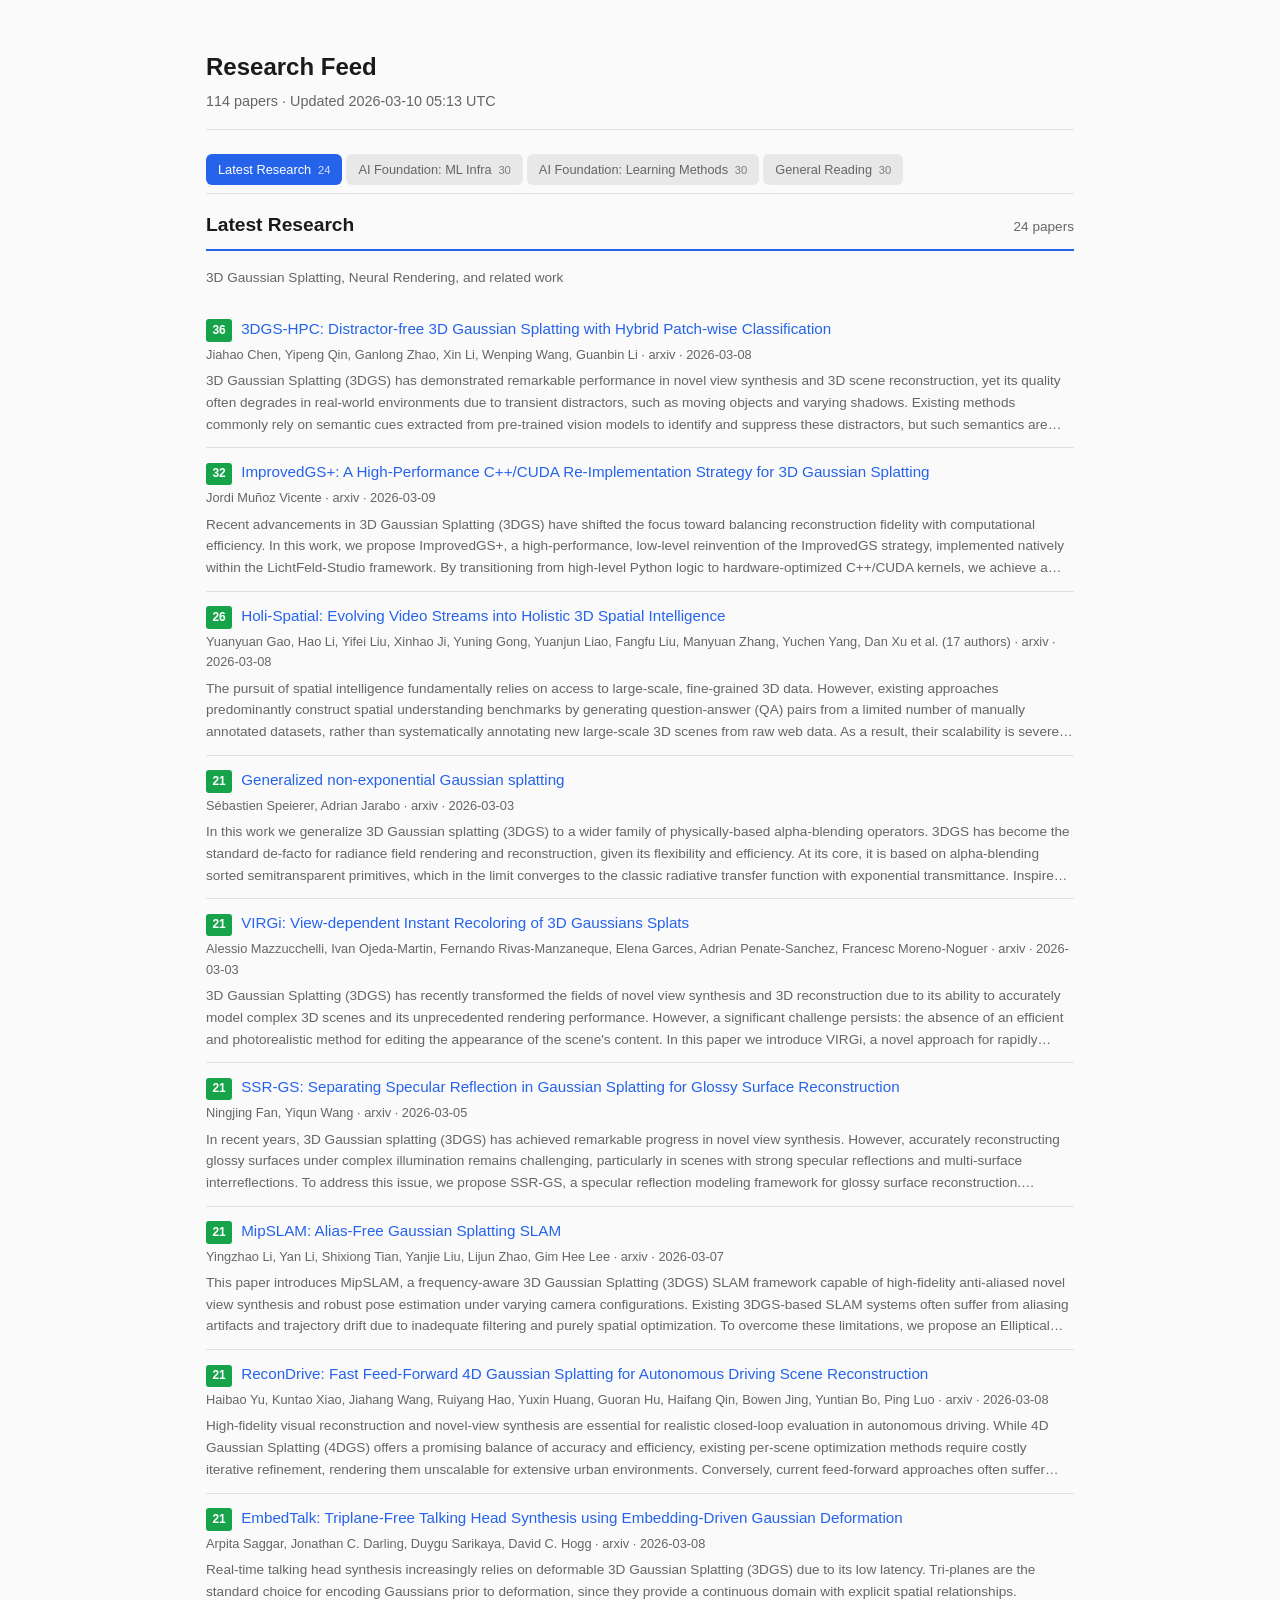
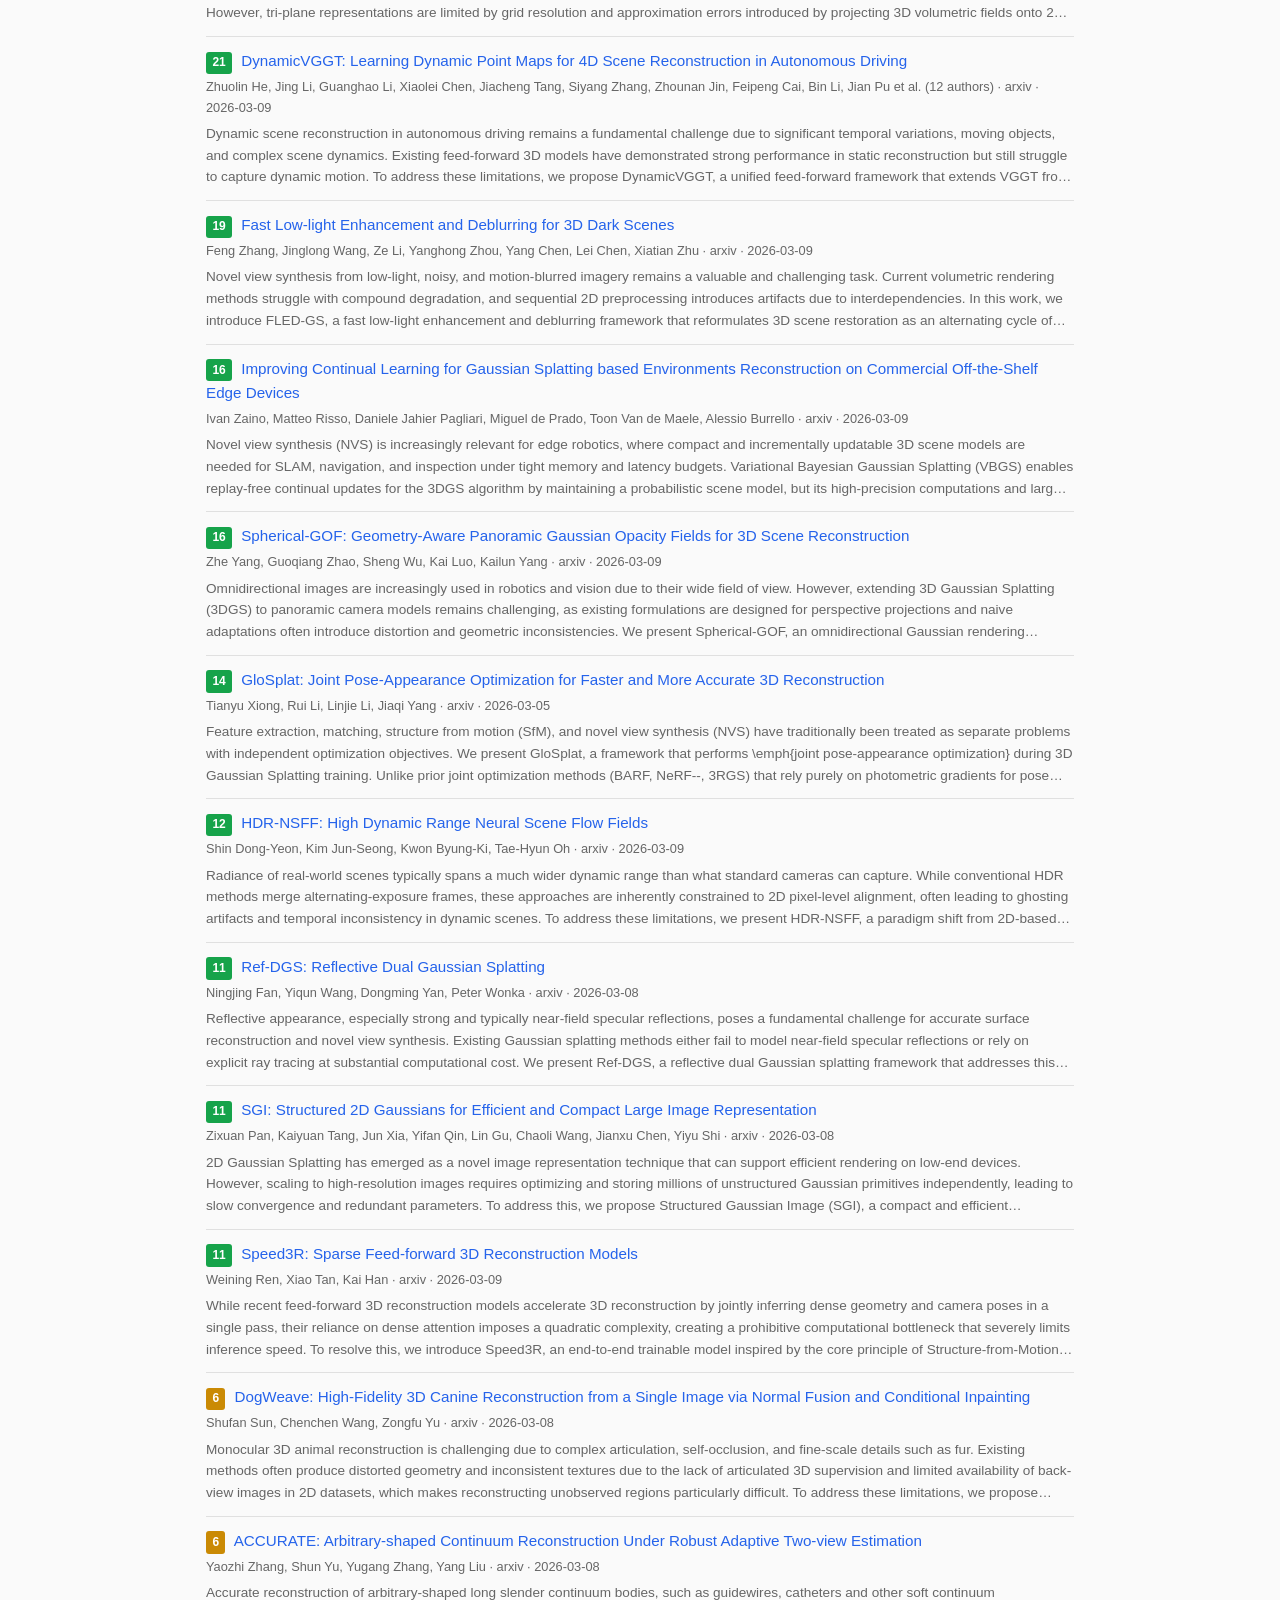
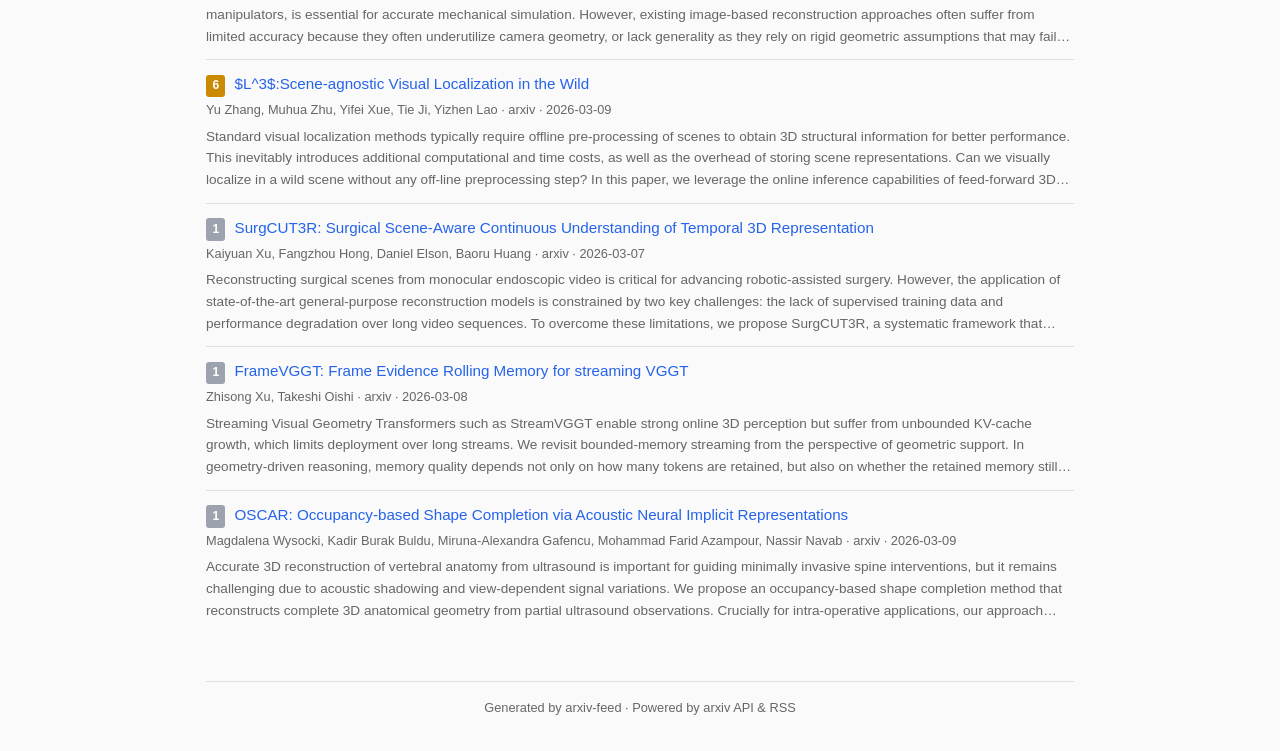
==== commit eb135712: "Add unit tests, GitHub CI, and tabbed section navigation - 42 unit tests covering scorer, DB, site g" ====
--- a/docs/index.html
+++ b/docs/index.html
@@ -9,23 +9,31 @@
 <body>
   <header>
     <h1>Research Feed</h1>
-    <p>114 papers &middot; Updated 2026-03-10 04:44 UTC</p>
+    <p>114 papers &middot; Updated 2026-03-10 05:13 UTC</p>
   </header>
 
-  <nav>
-    
-    <a href="#latest_research" class="tag">Latest Research (24)</a>
-    
-    <a href="#ml_infra" class="tag">AI Foundation: ML Infra (30)</a>
-    
-    <a href="#learning_methods" class="tag">AI Foundation: Learning Methods (30)</a>
-    
-    <a href="#general_reading" class="tag">General Reading (30)</a>
+  <nav class="tabs">
+    
+    <button class="tab active" data-section="latest_research">
+      Latest Research <span class="tab-count">24</span>
+    </button>
+    
+    <button class="tab" data-section="ml_infra">
+      AI Foundation: ML Infra <span class="tab-count">30</span>
+    </button>
+    
+    <button class="tab" data-section="learning_methods">
+      AI Foundation: Learning Methods <span class="tab-count">30</span>
+    </button>
+    
+    <button class="tab" data-section="general_reading">
+      General Reading <span class="tab-count">30</span>
+    </button>
     
   </nav>
 
   
-  <div class="section" id="latest_research">
+  <div class="section section-active" id="latest_research">
     <div class="section-header">
       <h2>Latest Research</h2>
       <span class="count">24 papers</span>
@@ -2243,5 +2251,17 @@
   <footer>
     Generated by arxiv-feed &middot; Powered by arxiv API &amp; RSS
   </footer>
+
+  <script>
+    document.querySelectorAll('.tab').forEach(tab => {
+      tab.addEventListener('click', () => {
+        document.querySelectorAll('.tab').forEach(t => t.classList.remove('active'));
+        document.querySelectorAll('.section').forEach(s => s.classList.remove('section-active'));
+        tab.classList.add('active');
+        document.getElementById(tab.dataset.section).classList.add('section-active');
+        window.scrollTo(0, 0);
+      });
+    });
+  </script>
 </body>
 </html>
--- a/docs/style.css
+++ b/docs/style.css
@@ -9,6 +9,8 @@
   --score-high: #16a34a;
   --score-mid: #ca8a04;
   --score-low: #9ca3af;
+  --tab-bg: #e8e8e8;
+  --tab-active: var(--accent);
 }
 
 @media (prefers-color-scheme: dark) {
@@ -20,6 +22,8 @@
     --accent: #60a5fa;
     --accent-light: #1e293b;
     --card-bg: #1a1a1a;
+    --tab-bg: #252525;
+    --tab-active: #60a5fa;
   }
 }
 
@@ -38,13 +42,58 @@
 header {
   padding: 2rem 0 1rem;
   border-bottom: 1px solid var(--border);
-  margin-bottom: 2rem;
+  margin-bottom: 1rem;
 }
 
 header h1 { font-size: 1.5rem; font-weight: 600; }
 header p { color: var(--muted); font-size: 0.9rem; margin-top: 0.25rem; }
 
-.section { margin-bottom: 2.5rem; }
+/* Tab navigation */
+.tabs {
+  display: flex;
+  gap: 0.25rem;
+  position: sticky;
+  top: 0;
+  background: var(--bg);
+  padding: 0.5rem 0;
+  z-index: 10;
+  border-bottom: 1px solid var(--border);
+  margin-bottom: 1rem;
+  overflow-x: auto;
+  -webkit-overflow-scrolling: touch;
+}
+
+.tab {
+  border: none;
+  background: var(--tab-bg);
+  color: var(--muted);
+  padding: 0.5rem 0.75rem;
+  font-size: 0.8rem;
+  font-weight: 500;
+  border-radius: 6px;
+  cursor: pointer;
+  white-space: nowrap;
+  transition: background 0.15s, color 0.15s;
+  font-family: inherit;
+}
+
+.tab:hover { color: var(--fg); }
+
+.tab.active {
+  background: var(--tab-active);
+  color: #fff;
+}
+
+.tab-count {
+  font-size: 0.7rem;
+  opacity: 0.8;
+  margin-left: 0.2rem;
+}
+
+/* Sections: only show active */
+.section { display: none; }
+.section-active { display: block; }
+
 .section-header {
   display: flex;
   justify-content: space-between;
